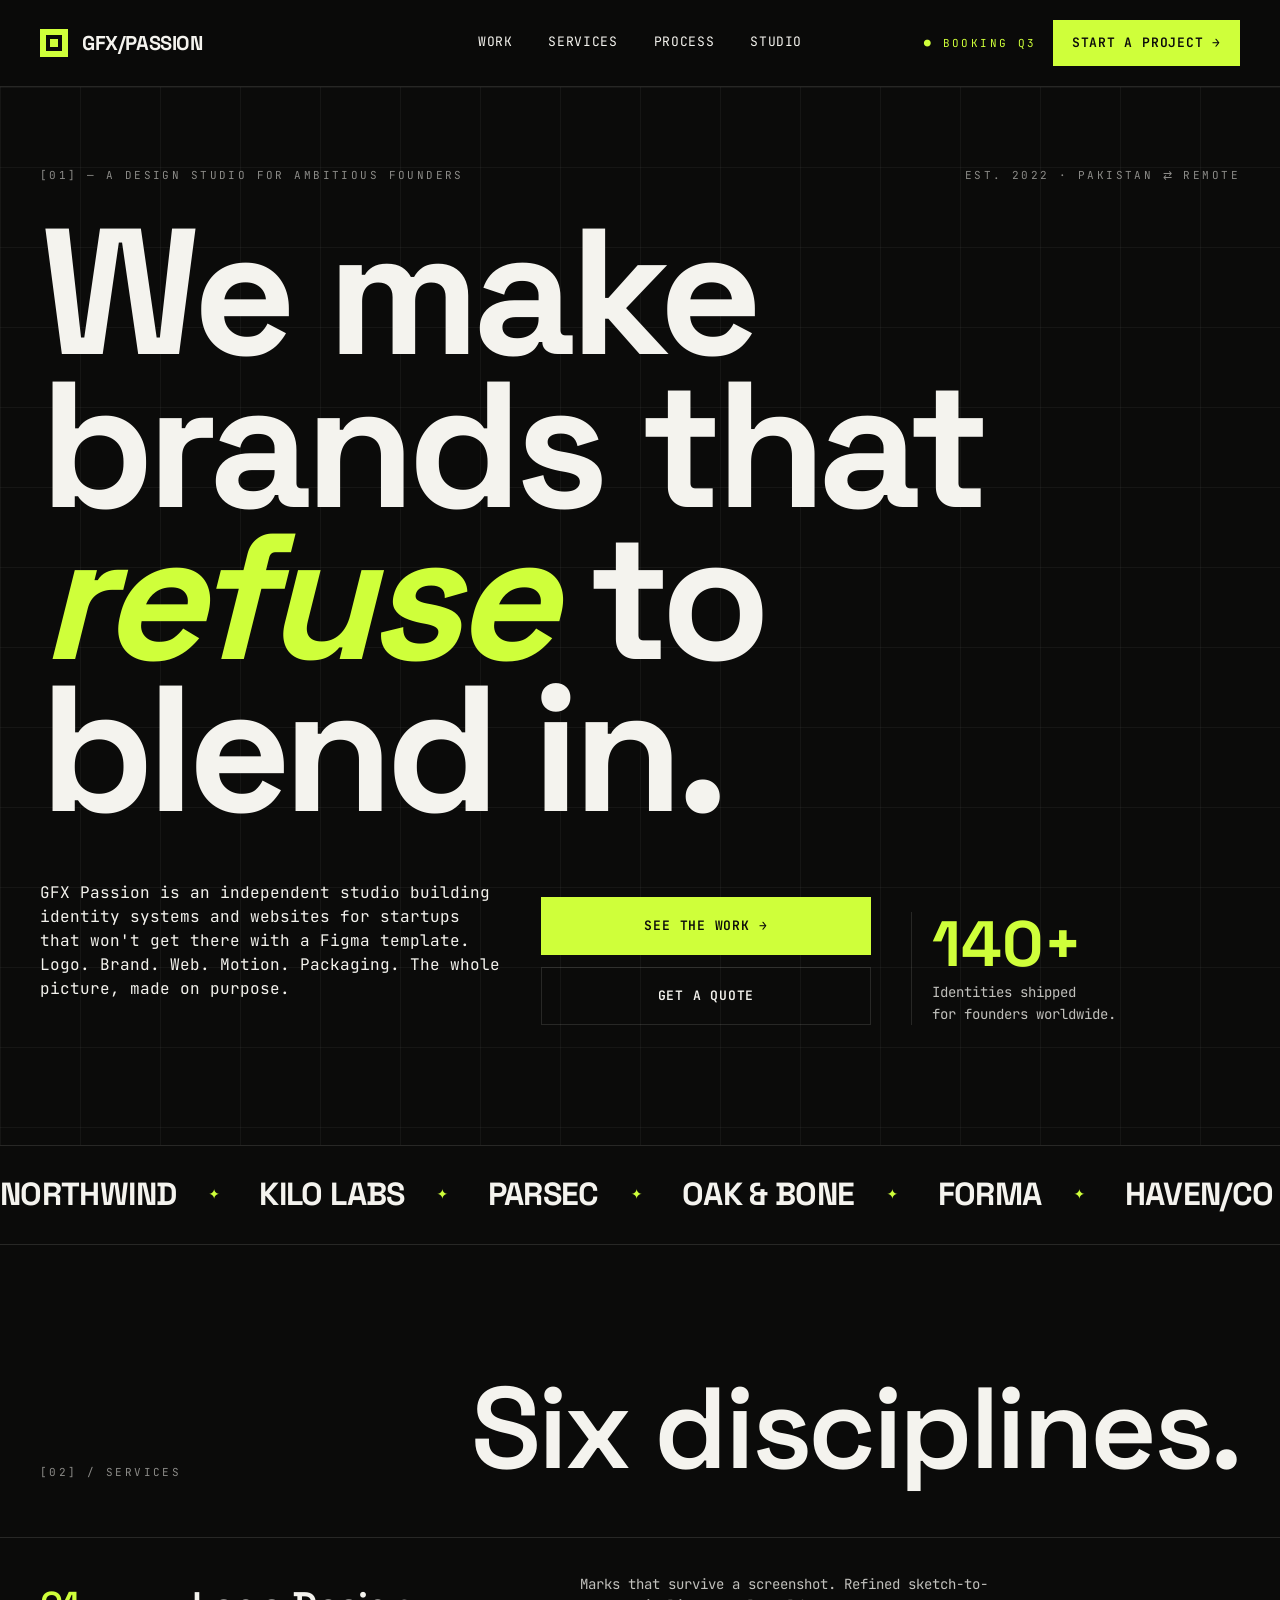
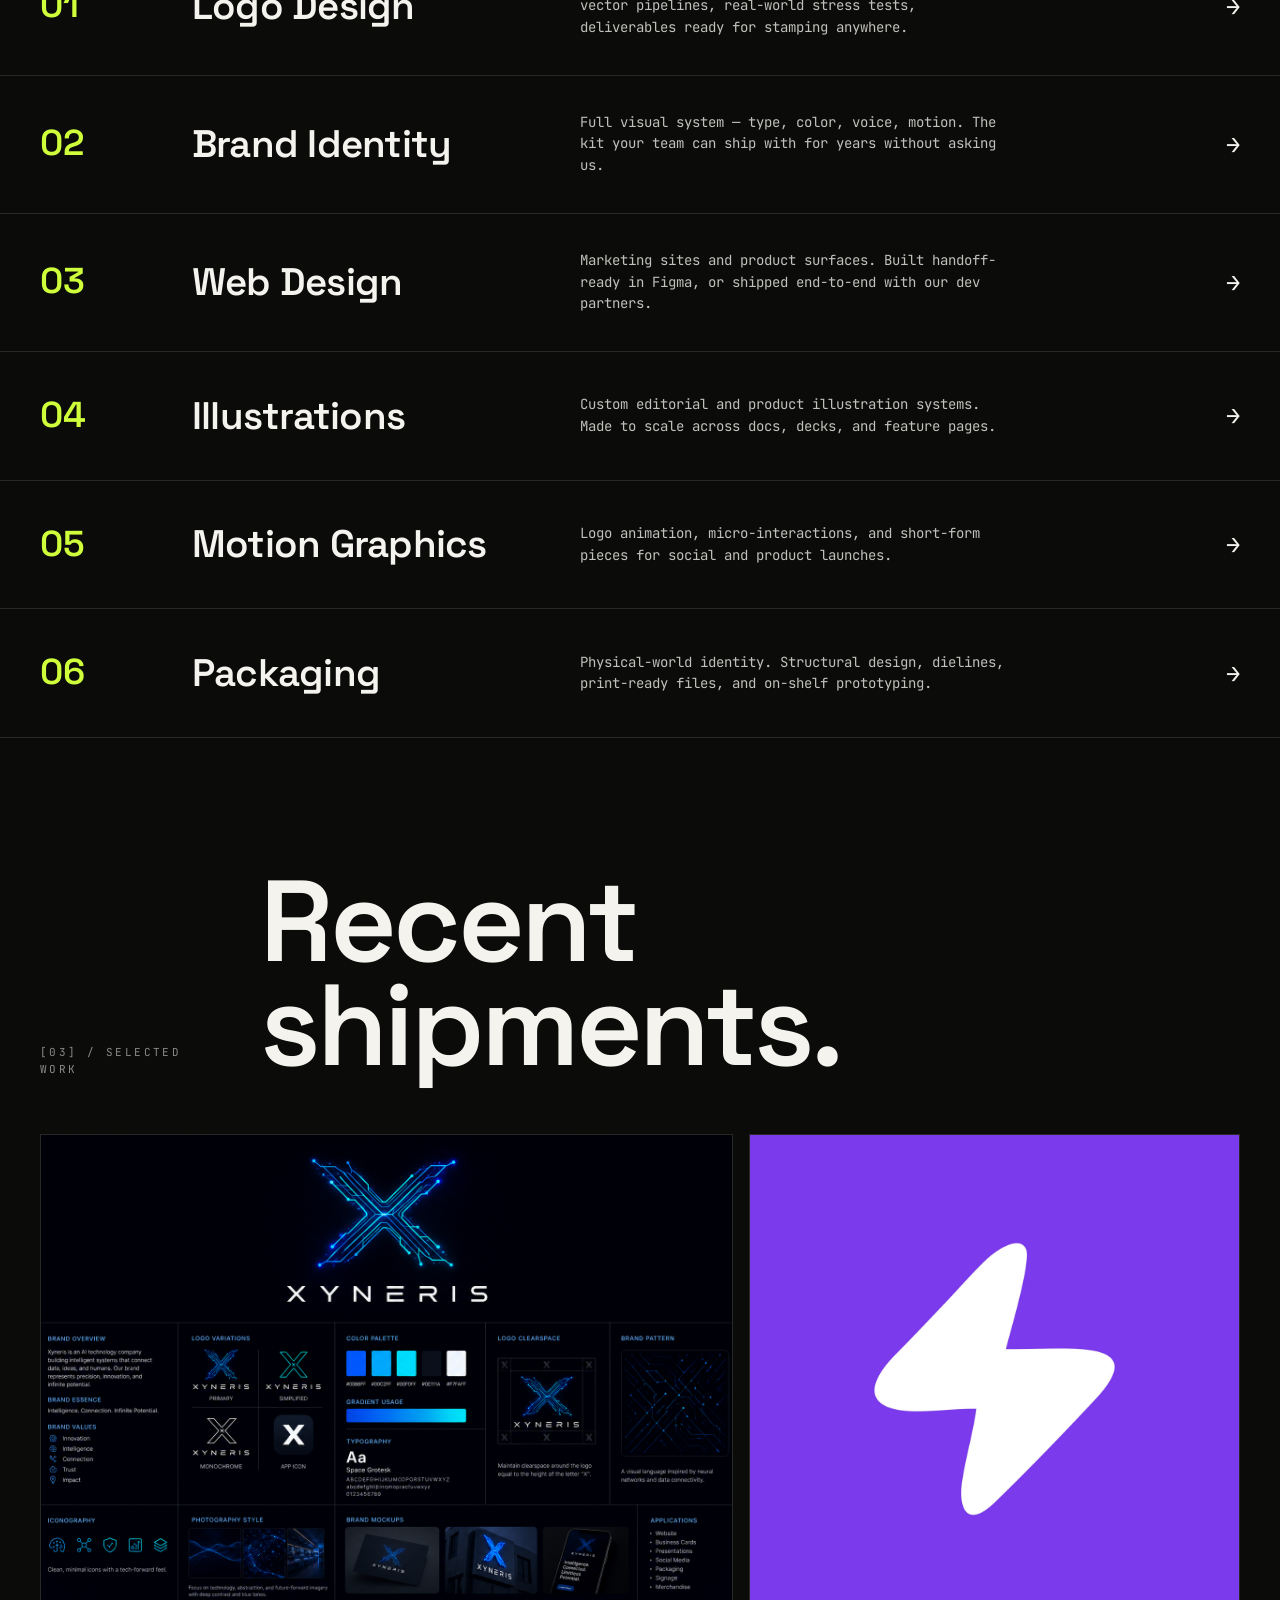
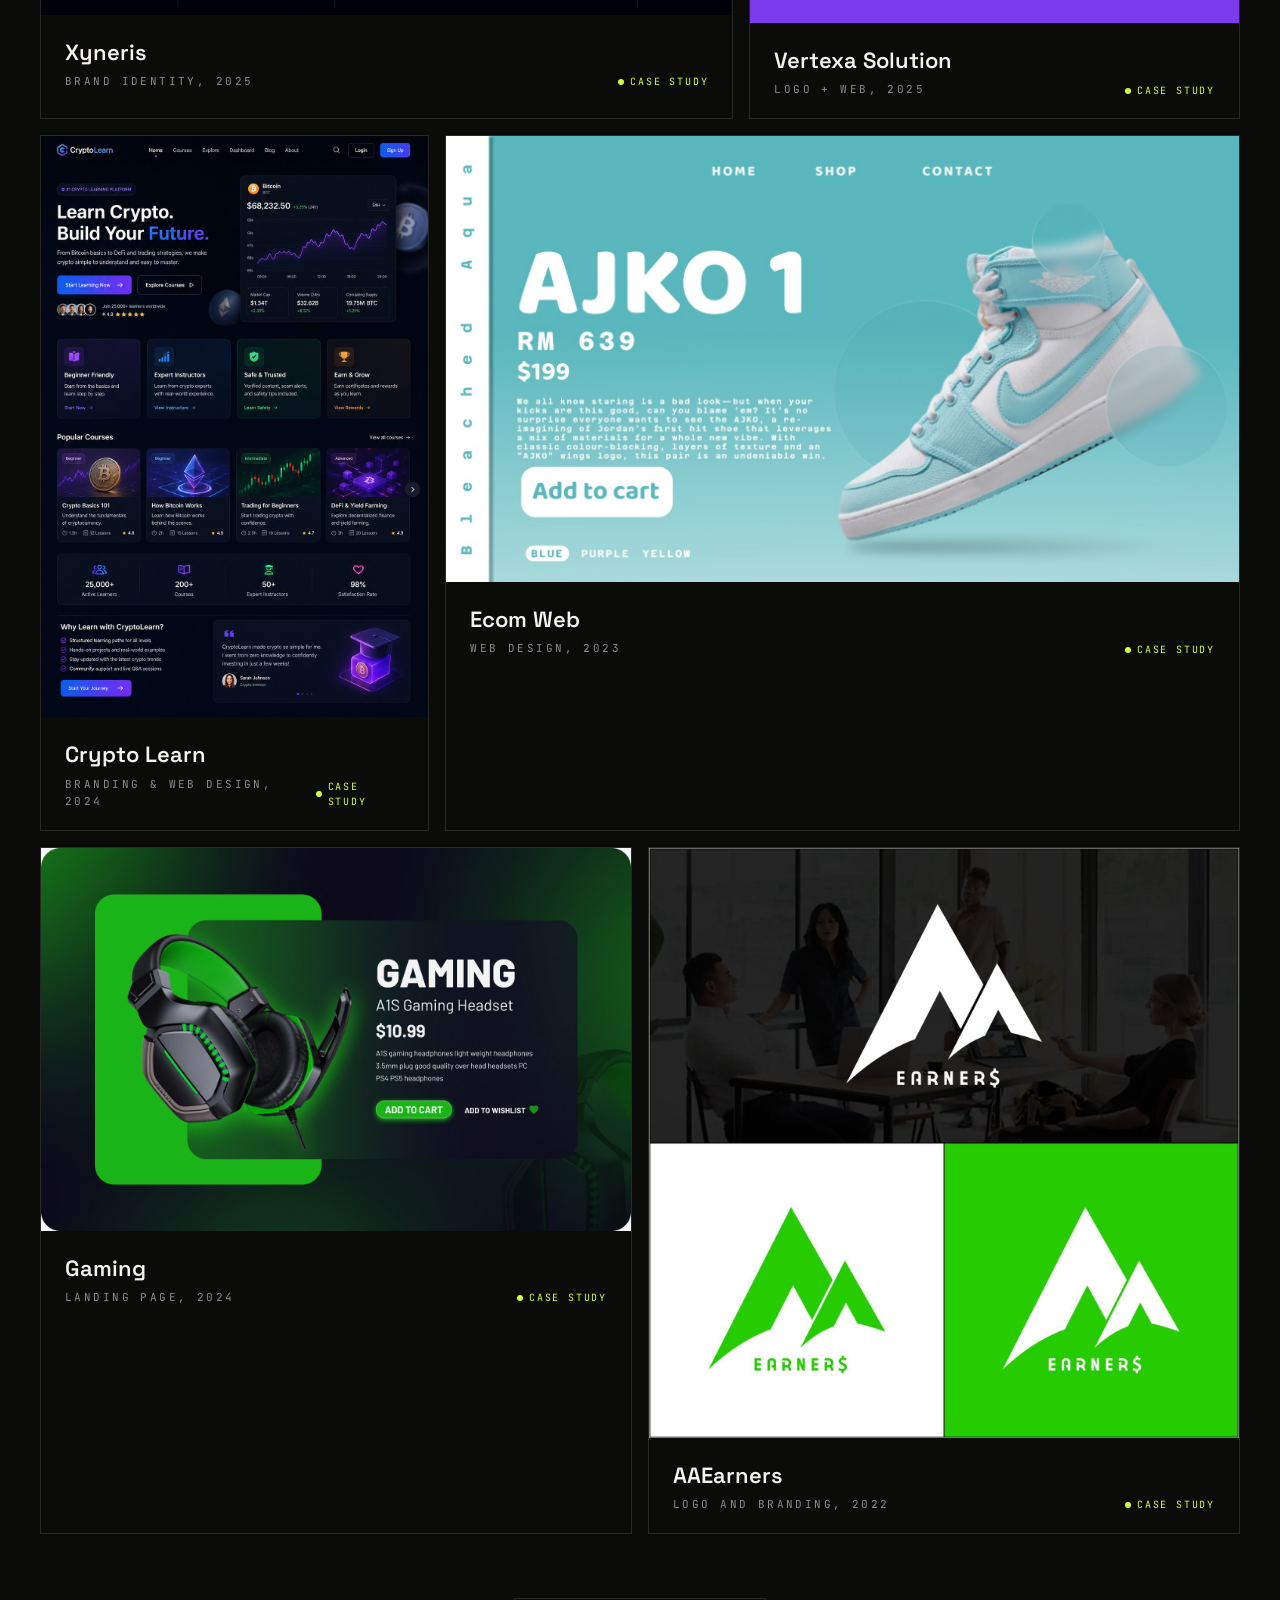
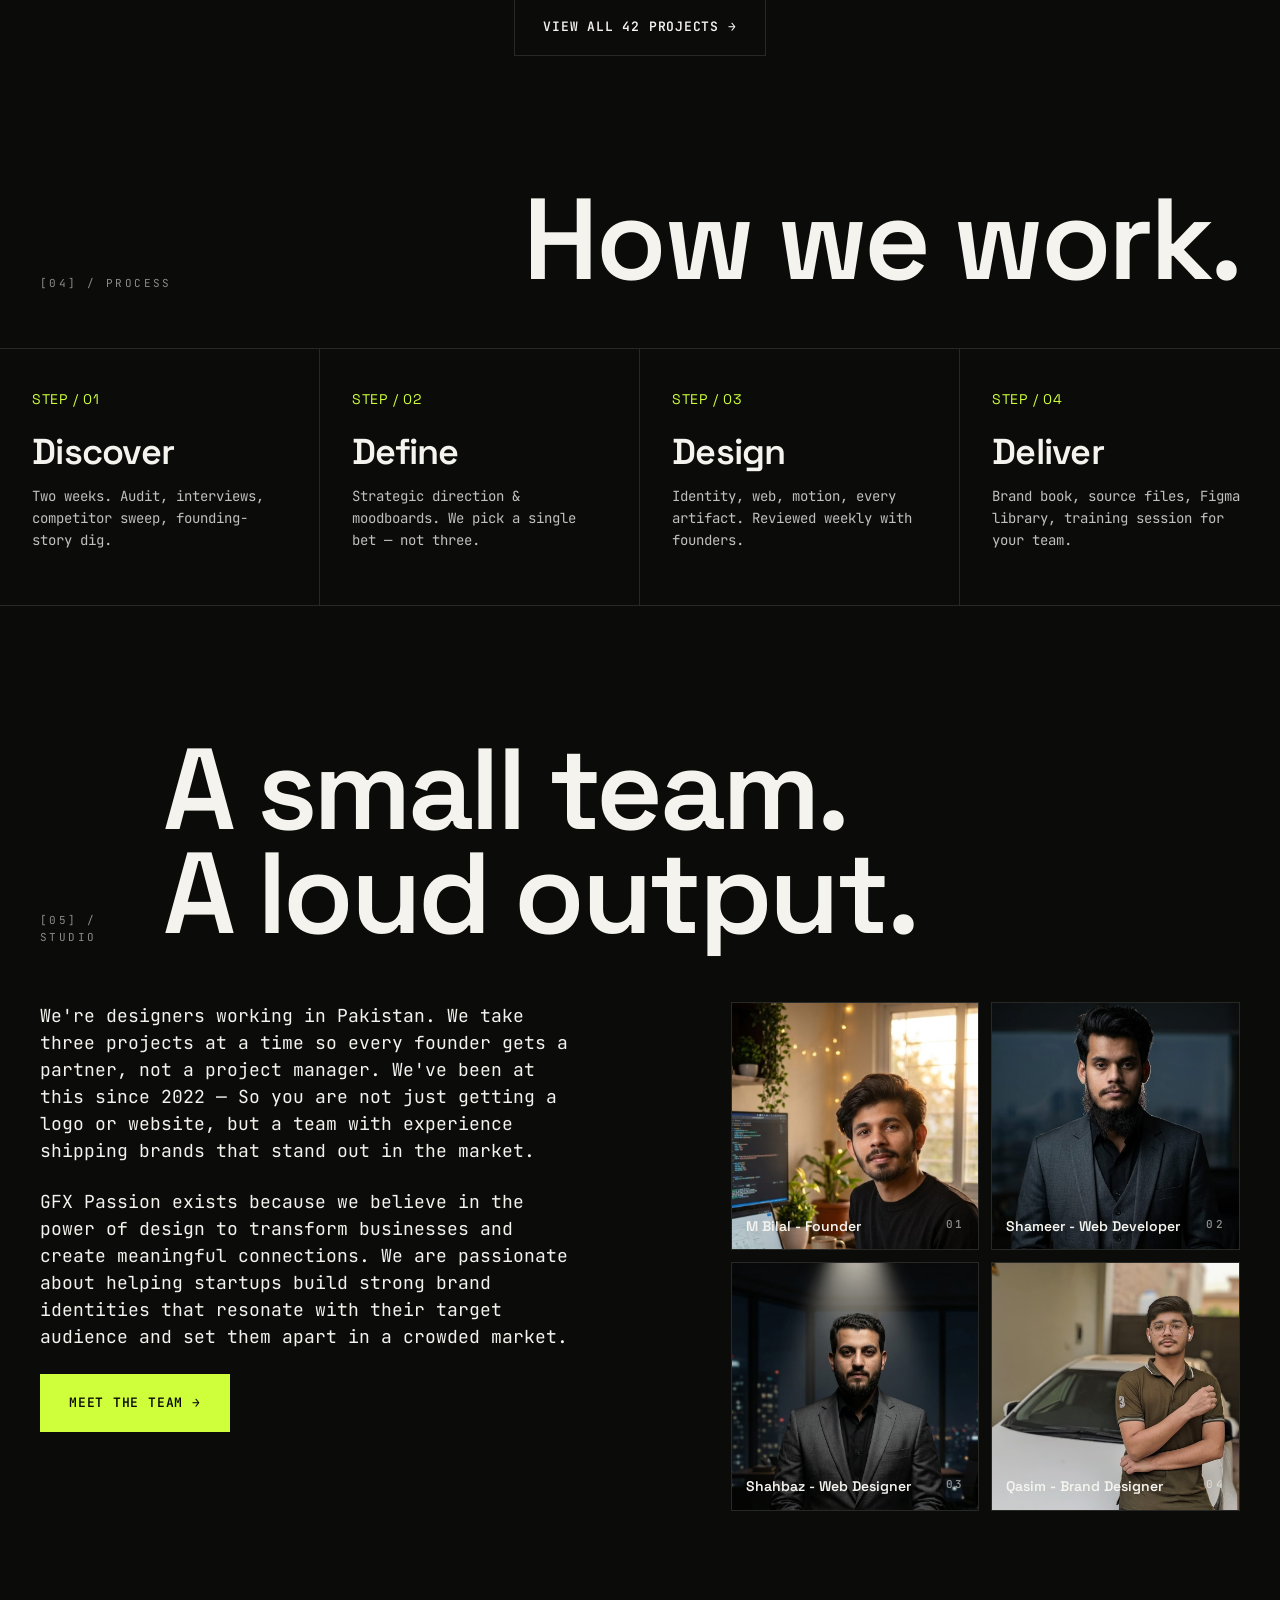
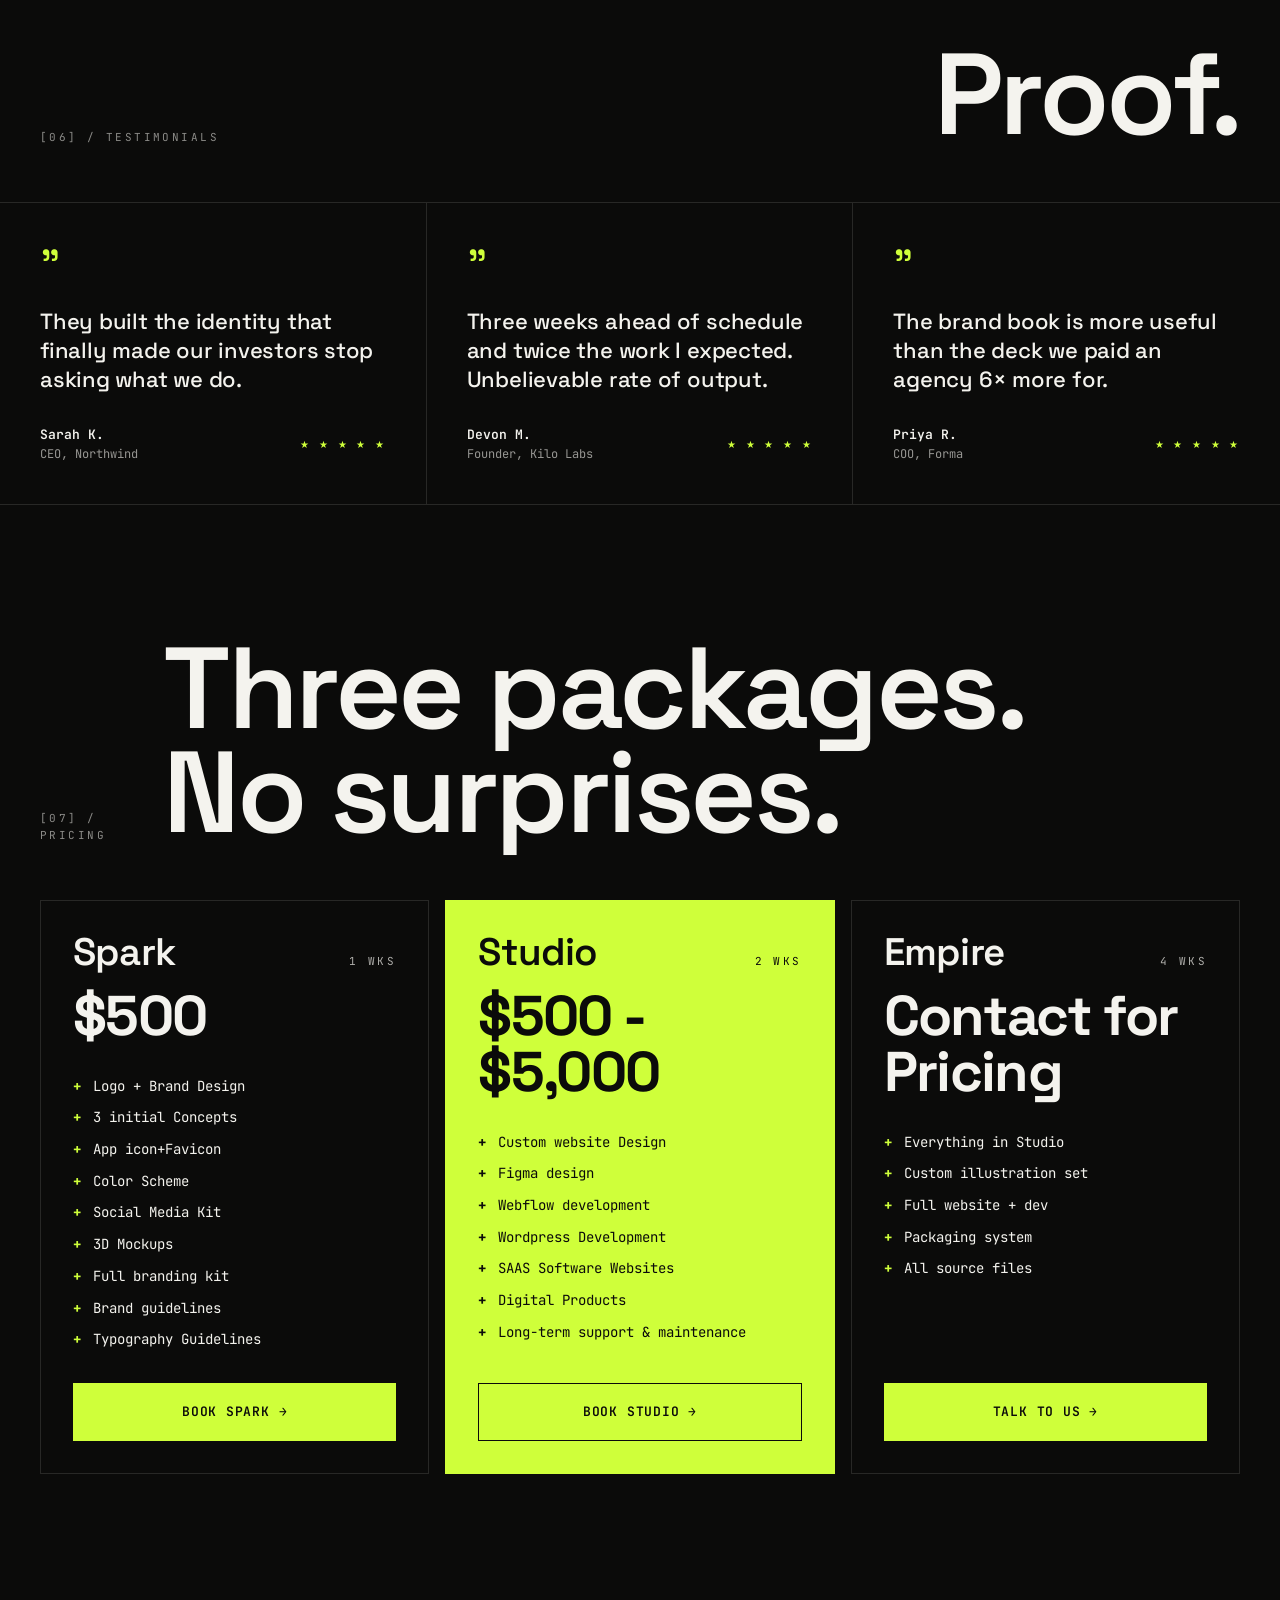
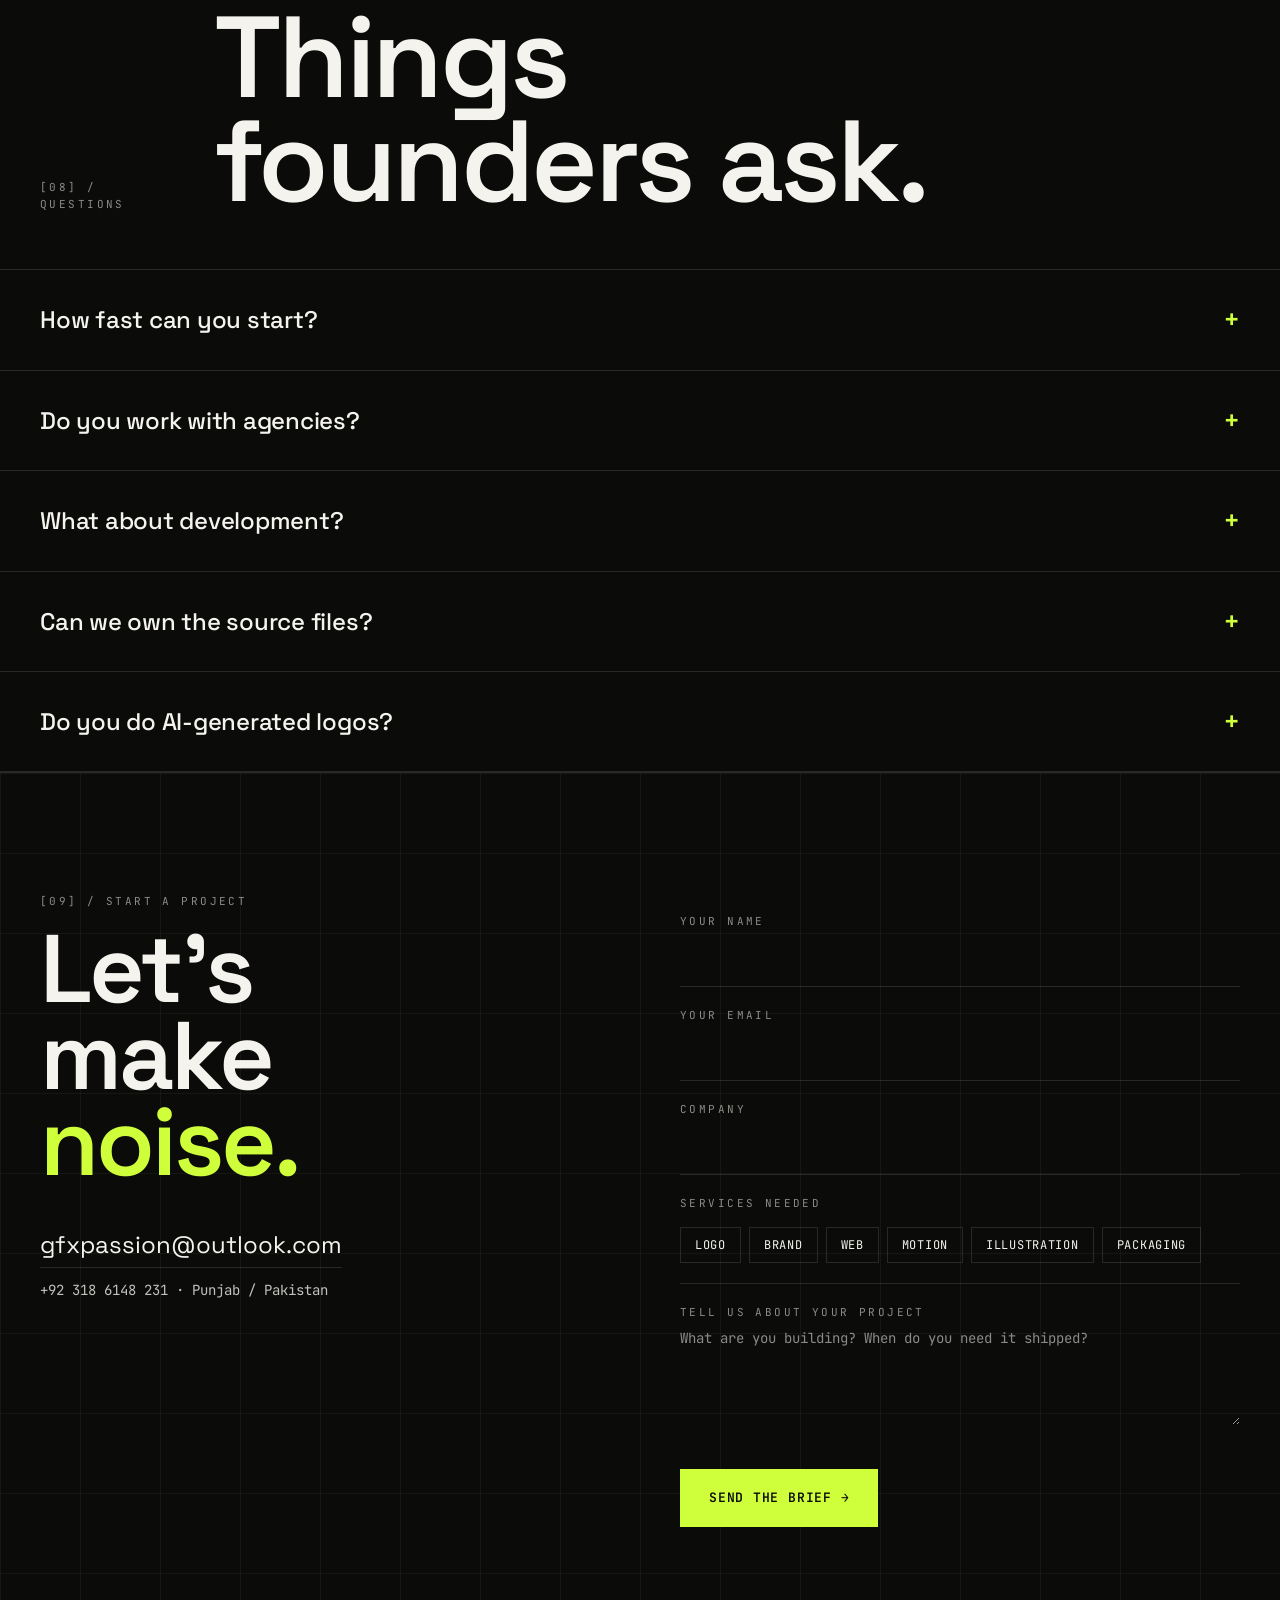
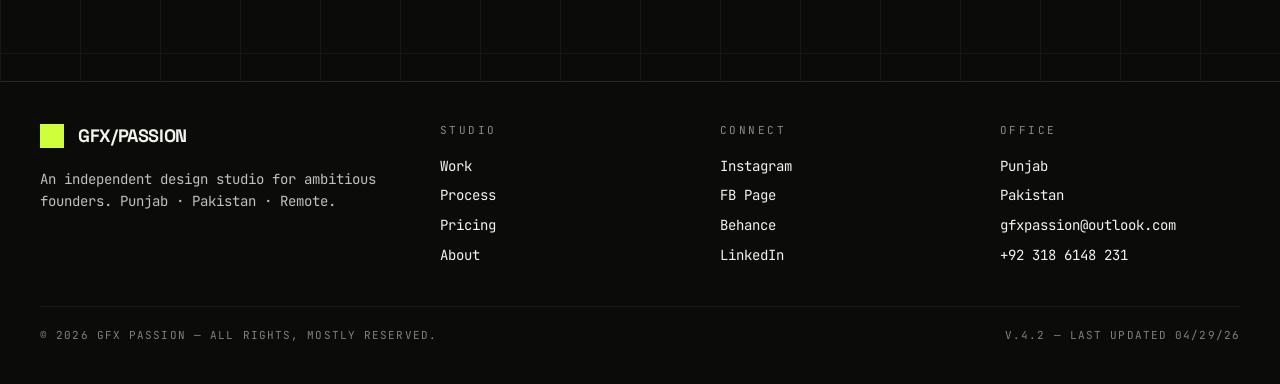
==== index.html @ 74843d00 "Add files via upload" ====
<!doctype html>
<html lang="en">
<head>
<meta charset="utf-8" />
<title>GFX Passion · A design studio for ambitious founders</title>
<meta name="viewport" content="width=device-width, initial-scale=1" />
<meta name="description" content="GFX Passion is an independent design studio building identity systems and websites for startups that refuse to blend in. Berlin · Lisbon · Remote." />
<meta name="theme-color" content="#0b0b0a" />
<meta property="og:title" content="GFX Passion · A design studio for ambitious founders" />
<meta property="og:description" content="Logo. Brand. Web. Motion. Packaging. The whole picture, made on purpose." />
<meta property="og:type" content="website" />
<link rel="icon" type="image/svg+xml" href="data:image/svg+xml;utf8,<svg xmlns='http://www.w3.org/2000/svg' viewBox='0 0 32 32'><rect width='32' height='32' fill='%230b0b0a'/><rect x='2' y='2' width='28' height='28' fill='%23cfff3a'/><rect x='8' y='8' width='16' height='16' fill='%230b0b0a'/><rect x='12' y='12' width='8' height='8' fill='%23cfff3a'/></svg>" />
<link rel="preconnect" href="https://fonts.googleapis.com" />
<link rel="preconnect" href="https://fonts.gstatic.com" crossorigin />
<link href="https://fonts.googleapis.com/css2?family=Space+Grotesk:wght@400;500;600;700&family=JetBrains+Mono:wght@400;500&display=swap" rel="stylesheet" />
<link rel="stylesheet" href="styles.css" />
</head>
<body>
<a class="skip-link" href="#main">Skip to content</a>

<div id="cursor-halo" aria-hidden="true"></div>

<!-- TOP NAV -->
<header class="nav">
  <div class="nav-row">
    <a class="brand" href="#top" aria-label="GFX Passion — home">
      <span class="brand-mark" aria-hidden="true">
        <span></span><span></span><span></span>
      </span>
      <span class="brand-word">GFX/PASSION</span>
    </a>
    <nav class="nav-links" aria-label="Primary">
      <a href="#work">Work</a>
      <a href="#services">Services</a>
      <a href="#process">Process</a>
      <a href="#studio">Studio</a>
    </nav>
    <div class="nav-cta">
      <span class="eyebrow blink accent-text">● BOOKING Q3</span>
      <a class="btn btn-primary btn-sm" href="#contact">Start a project →</a>
    </div>
    <button class="nav-toggle" aria-expanded="false" aria-controls="mobile-nav" aria-label="Open menu">
      <span></span><span></span><span></span>
    </button>
  </div>
  <nav id="mobile-nav" class="mobile-nav" aria-label="Mobile">
    <a href="#work">Work</a>
    <a href="#services">Services</a>
    <a href="#process">Process</a>
    <a href="#studio">Studio</a>
    <a href="#contact" class="btn btn-primary">Start a project →</a>
  </nav>
</header>

<main id="main">
  <span id="top"></span>

  <!-- HERO -->
  <section class="hero">
    <div class="grid-bg" aria-hidden="true"></div>
    <div class="hero-inner">
      <div class="hero-meta">
        <div class="eyebrow">[01] — A design studio for ambitious founders</div>
        <div class="eyebrow right">EST. 2022 · PAKISTAN ⇄ REMOTE</div>
      </div>
      <h1 class="hero-h">
        We make<br />
        brands that<br />
        <span class="accent italic">refuse</span> to blend in.
      </h1>
      <div class="hero-grid">
        <p class="lede">
          GFX Passion is an independent studio building identity systems and websites for startups
          that won't get there with a Figma template. Logo. Brand. Web. Motion. Packaging. The whole
          picture, made on purpose.
        </p>
        <div class="hero-ctas">
          <a class="btn btn-primary" href="#work">See the work →</a>
          <a class="btn btn-ghost" href="#contact">Get a quote</a>
        </div>
        <div class="hero-stat">
          <div class="big-num accent">140+</div>
          <div class="body-text">Identities shipped<br/>for founders worldwide.</div>
        </div>
      </div>
    </div>
  </section>

  <!-- MARQUEE -->
  <section class="marquee" aria-label="Selected clients">
    <div class="marquee-track">
      <div class="marquee-row" id="marquee-row"></div>
    </div>
  </section>

  <!-- SERVICES -->
  <section id="services" class="section reveal">
    <div class="section-head">
      <div class="eyebrow">[02] / Services</div>
      <h2 class="h2">Six disciplines.</h2>
    </div>
    <div class="services-list" id="services-list"></div>
  </section>

  <!-- WORK -->
  <section id="work" class="section reveal">
    <div class="section-head">
      <div class="eyebrow">[03] / Selected work</div>
      <h2 class="h2">Recent shipments.</h2>
    </div>
    <div class="work-grid" id="work-grid">
    </div>
    <div class="section-foot">
      <a class="btn btn-ghost" href="#contact">View all 42 projects →</a>
    </div>
  </section>

  <!-- PROCESS -->
  <section id="process" class="section reveal">
    <div class="section-head">
      <div class="eyebrow">[04] / Process</div>
      <h2 class="h2">How we work.</h2>
    </div>
    <div class="process-grid" id="process-grid"></div>
  </section>

  <!-- STUDIO -->
  <section id="studio" class="section reveal">
    <div class="section-head">
      <div class="eyebrow">[05] / Studio</div>
      <h2 class="h2">A small team. A loud output.</h2>
    </div>
    <div class="studio-grid">
      <div class="studio-copy">
        <p class="lede">
          We're designers working in Pakistan. We take three projects at a time
          so every founder gets a partner, not a project manager. We've been at this since 2022 —
          So you are not just getting a logo or website, but a team with experience shipping brands that stand out in the market.

        </p>
        <p class="lede">
          GFX Passion exists because we believe in the power of design to transform businesses and create meaningful connections. We are passionate about helping startups build strong brand identities that resonate with their target audience and set them apart in a crowded market.
        </p>
        <a class="btn btn-primary" href="#contact">Meet the team →</a>
      </div>
      <div class="team-grid" id="team-grid"></div>
    </div>
  </section>

  <!-- TESTIMONIALS -->
  <section class="section reveal">
    <div class="section-head">
      <div class="eyebrow">[06] / Testimonials</div>
      <h2 class="h2">Proof.</h2>
    </div>
    <div class="testimonials" id="testimonials"></div>
  </section>

  <!-- PRICING -->
  <section class="section reveal">
    <div class="section-head">
      <div class="eyebrow">[07] / Pricing</div>
      <h2 class="h2">Three packages. No surprises.</h2>
    </div>
    <div class="pricing-grid" id="pricing-grid"></div>
  </section>

  <!-- FAQ -->
  <section class="section reveal">
    <div class="section-head">
      <div class="eyebrow">[08] / Questions</div>
      <h2 class="h2">Things founders ask.</h2>
    </div>
    <div class="faq-list" id="faq-list"></div>
  </section>

  <!-- CONTACT -->
  <section id="contact" class="contact reveal">
    <div class="grid-bg" aria-hidden="true"></div>
    <div class="contact-inner">
      <div class="contact-left">
        <div class="eyebrow">[09] / Start a project</div>
        <h2 class="contact-h">Let's<br/>make<br/><span class="accent">noise.</span></h2>
        <div class="contact-info">
          <a class="contact-mail" href="mailto:gfxpassion@outlook.com">gfxpassion@outlook.com</a>
          <div class="body-text">+92 318 6148 231 · Punjab / Pakistan</div>
        </div>
      </div>
      <form class="contact-form" id="contact-form" novalidate>
        <label class="form-row">
          <span class="eyebrow">Your name</span>
          <input type="text" name="name" required autocomplete="name" />
        </label>
        <label class="form-row">
          <span class="eyebrow">Your email</span>
          <input type="email" name="email" required autocomplete="email" />
        </label>
        <label class="form-row">
          <span class="eyebrow">Company</span>
          <input type="text" name="company" autocomplete="organization" />
        </label>
        <div class="form-row">
          <span class="eyebrow">Services needed</span>
          <div class="chips" id="chips"></div>
        </div>
        <label class="form-row last">
          <span class="eyebrow">Tell us about your project</span>
          <textarea name="message" rows="4" placeholder="What are you building? When do you need it shipped?"></textarea>
        </label>
        <button class="btn btn-primary" type="submit">Send the brief →</button>
        <div class="form-status" id="form-status" role="status" aria-live="polite"></div>
      </form>
    </div>
  </section>
</main>

<!-- FOOTER -->
<footer class="footer">
  <div class="footer-grid">
    <div>
      <div class="brand small">
        <span class="brand-mark"><span></span><span></span><span></span></span>
        <span class="brand-word">GFX/PASSION</span>
      </div>
      <p class="body-text">An independent design studio for ambitious founders. Punjab · Pakistan · Remote.</p>
    </div>
    <div>
      <div class="eyebrow">Studio</div>
      <ul><li><a href="#work">Work</a></li><li><a href="#process">Process</a></li><li><a href="#contact">Pricing</a></li><li><a href="#studio">About</a></li></ul>
    </div>
    <div>
      <div class="eyebrow">Connect</div>
      <ul><li><a href="https://instagram.com/gfx_passion" target="_blank">Instagram</a></li><li><a href="https://facebook.com/gfxpassion" target="_blank">FB Page</a></li><li><a href="https://behance.net/gfxpassion" target="_blank">Behance</a></li><li><a href="https://linkedin.com/company/gfxpassion" target="_blank">LinkedIn</a></li></ul>
    </div>
    <div>
      <div class="eyebrow">Office</div>
      <ul><li>Punjab</li><li>Pakistan</li><li><a href="mailto:gfxpassion@outlook.com">gfxpassion@outlook.com</a></li><li>+92 318 6148 231</li></ul>
    </div>
  </div>
  <div class="footer-bottom">
    <div>© 2026 GFX Passion — All rights, mostly reserved.</div>
    <div>v.4.2 — Last updated 04/29/26</div>
  </div>
</footer>

<script src="app.js" defer></script>
</body>
</html>
---- styles.css ----
/* ============================================================
   GFX Passion — Direction A · Neon Brutalist
   Static, deployable styles. No build step.
   ============================================================ */

:root {
  --bg: #0b0b0a;
  --fg: #f4f3ee;
  --muted: rgba(244, 243, 238, 0.55);
  --line: rgba(244, 243, 238, 0.12);
  --accent: #cfff3a;
  --accent-fg: #0b0b0a;
  --display: "Space Grotesk", system-ui, -apple-system, BlinkMacSystemFont, "Segoe UI", sans-serif;
  --body: "JetBrains Mono", ui-monospace, "SF Mono", Menlo, monospace;
  --pad: 40px;
}

* { box-sizing: border-box; }
html, body { margin: 0; padding: 0; }
html { scroll-behavior: smooth; }
body {
  background: var(--bg);
  color: var(--fg);
  font-family: var(--body);
  font-size: 14px;
  line-height: 1.55;
  -webkit-font-smoothing: antialiased;
  text-rendering: optimizeLegibility;
  overflow-x: hidden;
}
img { max-width: 100%; display: block; }
a { color: inherit; text-decoration: none; }
button { font: inherit; cursor: pointer; }

::selection { background: var(--accent); color: var(--accent-fg); }

.skip-link {
  position: absolute; left: -9999px; top: 0;
  background: var(--accent); color: var(--accent-fg);
  padding: 12px 16px; font-size: 12px; letter-spacing: 0.18em; text-transform: uppercase;
  z-index: 100;
}
.skip-link:focus { left: 12px; top: 12px; }

/* ----------- Type ----------- */
.eyebrow {
  font-family: var(--body);
  font-size: 11px;
  letter-spacing: 0.22em;
  text-transform: uppercase;
  opacity: 0.55;
}
.eyebrow.right { text-align: right; }
.body-text {
  font-family: var(--body);
  font-size: 14px;
  line-height: 1.55;
  opacity: 0.78;
}
.lede {
  font-family: var(--body);
  font-size: 18px;
  line-height: 1.5;
  opacity: 1;
  max-width: 540px;
  margin: 0 0 24px;
}
.h2 {
  font-family: var(--display);
  font-weight: 600;
  letter-spacing: -0.03em;
  line-height: 0.9;
  font-size: clamp(54px, 9vw, 120px);
  margin: 12px 0 0;
  text-wrap: balance;
}
.h3 {
  font-family: var(--display);
  font-weight: 600;
  letter-spacing: -0.02em;
  line-height: 1;
  font-size: clamp(28px, 3vw, 48px);
  margin: 0;
}
.accent { color: var(--accent); }
.italic { font-style: italic; }
.accent-text { color: var(--accent); opacity: 1; }
.big-num {
  font-family: var(--display);
  font-size: 64px;
  line-height: 1;
  font-weight: 700;
}

/* ----------- Buttons ----------- */
.btn {
  display: inline-flex;
  align-items: center;
  gap: 10px;
  padding: 18px 28px;
  font-family: var(--body);
  font-size: 13px;
  font-weight: 600;
  letter-spacing: 0.06em;
  text-transform: uppercase;
  border: 1px solid transparent;
  cursor: pointer;
  transition: transform .15s ease, box-shadow .15s ease, color .2s ease, border-color .2s ease, background .2s ease;
  text-align: center;
  justify-content: center;
}
.btn-sm { padding: 12px 18px; }
.btn-primary {
  background: var(--accent);
  color: var(--accent-fg);
  border-color: var(--accent);
}
.btn-primary:hover {
  transform: translate(-2px, -2px);
  box-shadow: 6px 6px 0 var(--fg);
}
.btn-ghost {
  background: transparent;
  color: var(--fg);
  border-color: var(--line);
}
.btn-ghost:hover {
  border-color: var(--accent);
  color: var(--accent);
}

/* ----------- Cursor halo ----------- */
#cursor-halo {
  position: fixed;
  top: 0; left: 0;
  width: 420px; height: 420px;
  margin: -210px 0 0 -210px;
  border-radius: 50%;
  background: radial-gradient(circle, var(--accent) 0%, transparent 65%);
  pointer-events: none;
  z-index: 1;
  mix-blend-mode: screen;
  opacity: 0.6;
  transform: translate3d(-1000px, -1000px, 0);
  transition: opacity .3s ease;
  will-change: transform;
}
@media (hover: none) { #cursor-halo { display: none; } }

/* ----------- Nav ----------- */
.nav {
  position: sticky; top: 0; z-index: 50;
  background: rgba(11, 11, 10, 0.85);
  backdrop-filter: blur(8px);
  -webkit-backdrop-filter: blur(8px);
  border-bottom: 1px solid var(--line);
}
.nav-row {
  display: grid;
  grid-template-columns: 1fr auto 1fr;
  align-items: center;
  padding: 20px var(--pad);
  gap: 40px;
}
.brand {
  display: inline-flex; align-items: center; gap: 14px;
  color: var(--fg);
}
.brand-mark {
  position: relative;
  width: 28px; height: 28px;
  background: var(--accent);
  display: inline-block;
}
.brand-mark span:nth-child(1) { position: absolute; inset: 6px; background: var(--bg); }
.brand-mark span:nth-child(2) { position: absolute; inset: 10px; background: var(--accent); }
.brand-mark span:nth-child(3) { display: none; }
.brand.small .brand-mark { width: 24px; height: 24px; }
.brand.small .brand-mark span:nth-child(1),
.brand.small .brand-mark span:nth-child(2) { display: none; }
.brand-word {
  font-family: var(--display);
  font-weight: 700;
  font-size: 20px;
  letter-spacing: -0.02em;
}
.brand.small .brand-word { font-size: 18px; }
.nav-links {
  display: flex; gap: 36px; justify-content: center;
  font-size: 13px; letter-spacing: 0.05em; text-transform: uppercase;
}
.nav-links a {
  position: relative; padding-bottom: 2px;
  transition: color .2s ease;
}
.nav-links a::after {
  content: ""; position: absolute; left: 0; right: 0; bottom: 0;
  height: 1px; background: var(--accent); transform: scaleX(0); transform-origin: left;
  transition: transform .25s ease;
}
.nav-links a:hover { color: var(--accent); }
.nav-links a:hover::after { transform: scaleX(1); }
.nav-cta {
  display: flex; justify-content: flex-end; align-items: center; gap: 16px;
}
.nav-toggle { display: none; }
.mobile-nav { display: none; }
.blink { animation: blink 1.4s ease-in-out infinite; }
@keyframes blink { 50% { opacity: 0.3; } }

/* ----------- Hero ----------- */
.hero {
  position: relative;
  padding: 80px var(--pad) 120px;
  overflow: hidden;
}
.grid-bg {
  position: absolute; inset: 0;
  background-image:
    linear-gradient(var(--line) 1px, transparent 1px),
    linear-gradient(90deg, var(--line) 1px, transparent 1px);
  background-size: 80px 80px;
  opacity: 0.4;
  pointer-events: none;
}
.hero-inner { position: relative; display: grid; gap: 32px; }
.hero-meta { display: flex; justify-content: space-between; gap: 24px; align-items: flex-end; }
.hero-h {
  font-family: var(--display);
  font-weight: 700;
  letter-spacing: -0.04em;
  line-height: 0.85;
  font-size: clamp(64px, 14vw, 200px);
  margin: 0;
  text-wrap: balance;
}
.hero-grid {
  display: grid;
  grid-template-columns: 1.4fr 1fr 1fr;
  gap: 40px;
  margin-top: 24px;
  align-items: end;
}
.hero-grid .lede { font-size: 16px; max-width: 520px; }
.hero-ctas { display: flex; flex-direction: column; gap: 12px; }
.hero-stat {
  border-left: 1px solid var(--line);
  padding-left: 20px;
}
.hero-stat .big-num { color: var(--accent); }
.hero-stat .body-text { margin-top: 6px; }

/* ----------- Marquee ----------- */
.marquee {
  border-top: 1px solid var(--line);
  border-bottom: 1px solid var(--line);
  padding: 24px 0;
  overflow: hidden;
  white-space: nowrap;
}
.marquee-track {
  display: inline-flex;
  animation: marquee 45s linear infinite;
  will-change: transform;
}
.marquee-row { display: inline-flex; gap: 40px; padding-right: 40px; align-items: center; }
.marquee-item {
  font-family: var(--display);
  font-weight: 700;
  font-size: 32px;
  letter-spacing: -0.02em;
  display: inline-flex;
  align-items: center;
  gap: 32px;
}
.marquee-item .star { color: var(--accent); font-size: 14px; }
@keyframes marquee {
  from { transform: translateX(0); }
  to   { transform: translateX(-50%); }
}

/* ----------- Sections ----------- */
.section { padding: 120px 0 0; position: relative; }
.section-head {
  padding: 0 var(--pad) 56px;
  display: flex;
  justify-content: space-between;
  align-items: flex-end;
  gap: 32px;
}
.section-foot { padding: 64px var(--pad) 0; text-align: center; }

/* ----------- Services ----------- */
.services-list { border-top: 1px solid var(--line); }
.service-row {
  display: grid;
  grid-template-columns: 120px 1fr 1.2fr 200px;
  gap: 32px;
  padding: 36px var(--pad);
  align-items: center;
  border-bottom: 1px solid var(--line);
  cursor: pointer;
  transition: background .2s ease;
}
.service-row:hover { background: rgba(207, 255, 58, 0.04); }
.service-row .num {
  font-family: var(--display);
  font-size: 36px;
  color: var(--accent);
  font-weight: 600;
}
.service-row .arrow { text-align: right; font-size: 24px; transition: transform .2s ease; }
.service-row:hover .arrow { transform: translateX(8px); color: var(--accent); }

/* ----------- Work ----------- */
.work-grid {
  display: grid;
  grid-template-columns: repeat(12, 1fr);
  gap: 16px;
  padding: 0 var(--pad);
}
.work-card {
  border: 1px solid var(--line);
  position: relative;
  overflow: hidden;
  transition: border-color .2s ease;
  display: flex;
  flex-direction: column;
}
.work-card:hover { border-color: var(--accent); }
.work-card .card-foot {
  display: flex; justify-content: space-between; align-items: flex-end;
  padding: 20px 24px;
}
.work-card .card-title {
  font-family: var(--display);
  font-size: 22px;
  font-weight: 600;
}
.work-card .stamp {
  display: inline-flex; align-items: center; gap: 6px;
  font-family: var(--body); font-size: 10px; letter-spacing: 0.18em;
  text-transform: uppercase; color: var(--accent);
}
.work-card .stamp::before {
  content: ""; width: 6px; height: 6px; background: var(--accent); border-radius: 50%;
}
.placeholder {
  position: relative;
  background:
    repeating-linear-gradient(135deg,
      rgba(255,255,255,0.02) 0 18px,
      rgba(255,255,255,0.06) 18px 36px);
  border-bottom: 1px solid var(--line);
  flex: 1;
}
.placeholder::after {
  content: attr(data-label);
  position: absolute; inset: 0;
  display: flex; align-items: center; justify-content: center;
  font-family: var(--body); font-size: 10px; letter-spacing: 0.18em;
  text-transform: uppercase; color: rgba(255,255,255,0.5);
}
.placeholder::before {
  content: "◆";
  position: absolute; top: 8px; right: 10px;
  font-family: var(--body); font-size: 9px; color: rgba(255,255,255,0.5);
}

/* ----------- Process ----------- */
.process-grid {
  display: grid;
  grid-template-columns: repeat(4, 1fr);
  border-top: 1px solid var(--line);
  border-bottom: 1px solid var(--line);
}
.process-step {
  padding: 40px 32px;
  border-right: 1px solid var(--line);
}
.process-step:last-child { border-right: none; }
.process-step .step-num {
  font-family: var(--display);
  font-size: 14px;
  color: var(--accent);
  margin-bottom: 24px;
  letter-spacing: 0.05em;
}
.process-step .h3 { font-size: clamp(28px, 3vw, 36px); }
.process-step p { margin-top: 16px; }

/* ----------- Studio ----------- */
.studio-grid {
  display: grid;
  grid-template-columns: 1.2fr 1fr;
  gap: 80px;
  padding: 0 var(--pad);
}
.studio-copy .lede { font-size: 18px; }
.team-grid {
  display: grid; grid-template-columns: repeat(2, 1fr); gap: 12px;
}
.team-card {
  aspect-ratio: 4/4;
  position: relative;
  border: 1px solid var(--line);
  overflow: hidden;
  transition: border-color .2s ease;
}
.team-card:hover { border-color: var(--accent); }
.team-card .placeholder { position: absolute; inset: 0; border: none; }
.team-card .placeholder::after { content: "portrait"; }
.team-card .name-row {
  position: absolute; bottom: 12px; left: 14px; right: 14px;
  display: flex; justify-content: space-between;
  font-family: var(--display); font-weight: 600;
}
.team-card .num { font-family: var(--body); font-size: 11px; letter-spacing: 0.22em; opacity: 0.55; }

/* ----------- Testimonials ----------- */
.testimonials {
  display: grid; grid-template-columns: repeat(3, 1fr);
  border-top: 1px solid var(--line);
  border-bottom: 1px solid var(--line);
}
.testimonial {
  padding: 40px;
  border-right: 1px solid var(--line);
}
.testimonial:last-child { border-right: none; }
.testimonial .quote-mark {
  font-size: 48px; color: var(--accent);
  font-family: var(--display); line-height: 1; margin-bottom: 16px;
}
.testimonial .quote {
  font-family: var(--display); font-size: 22px; line-height: 1.3;
  font-weight: 500; letter-spacing: -0.01em; margin: 0;
}
.testimonial .author-row {
  margin-top: 32px; display: flex; justify-content: space-between; align-items: center;
}
.testimonial .author { font-weight: 600; font-size: 13px; }
.testimonial .role { font-size: 12px; opacity: 0.6; }
.testimonial .stars {
  font-family: var(--body); font-size: 10px; letter-spacing: 0.18em; color: var(--accent);
}

/* ----------- Pricing ----------- */
.pricing-grid {
  display: grid; grid-template-columns: repeat(3, 1fr); gap: 16px;
  padding: 0 var(--pad);
}
.tier {
  border: 1px solid var(--line);
  padding: 32px;
  display: flex; flex-direction: column;
  transition: border-color .2s ease, transform .2s ease;
}
.tier:hover { border-color: var(--accent); transform: translateY(-2px); }
.tier.hi {
  background: var(--accent);
  color: var(--accent-fg);
  border-color: var(--accent);
}
.tier .tier-head {
  display: flex; justify-content: space-between; align-items: baseline;
}
.tier .price {
  font-family: var(--display);
  font-size: 56px; font-weight: 700; letter-spacing: -0.03em;
  margin: 16px 0 0;
  line-height: 1;
}
.tier ul {
  list-style: none; padding: 0; margin: 32px 0;
  display: flex; flex-direction: column; gap: 10px;
}
.tier li {
  display: flex; gap: 12px; align-items: flex-start; font-size: 14px;
}
.tier li::before {
  content: "+"; color: var(--accent); font-weight: 700;
}
.tier.hi li::before { color: var(--accent-fg); }
.tier .btn {
  width: 100%; margin-top: auto;
}
.tier.hi .btn-ghost { border-color: var(--accent-fg); color: var(--accent-fg); }
.tier.hi .btn-ghost:hover { background: var(--accent-fg); color: var(--accent); }
.tier .duration { opacity: 0.7; }
.tier.hi .duration { opacity: 1; }

/* ----------- FAQ ----------- */
.faq-list { border-top: 1px solid var(--line); }
.faq {
  border-bottom: 1px solid var(--line);
  padding: 0 var(--pad);
}
.faq-q {
  width: 100%; display: flex; justify-content: space-between; align-items: center;
  padding: 28px 0;
  background: transparent; border: none; color: inherit;
  font-family: var(--display); font-size: clamp(20px, 2.2vw, 24px); font-weight: 500;
  letter-spacing: -0.01em; text-align: left;
}
.faq-toggle {
  color: var(--accent); font-size: 28px; transition: transform .2s ease;
  display: inline-block;
}
.faq.open .faq-toggle { transform: rotate(45deg); }
.faq-a {
  max-height: 0; overflow: hidden;
  transition: max-height .35s ease, padding .35s ease;
}
.faq.open .faq-a { max-height: 300px; padding-bottom: 28px; }
.faq-a p { margin: 0; max-width: 720px; opacity: 0.78; font-size: 14px; line-height: 1.55; }

/* ----------- Contact ----------- */
.contact {
  padding: 120px var(--pad);
  border-top: 1px solid var(--line);
  position: relative;
  overflow: hidden;
}
.contact-inner {
  position: relative;
  display: grid;
  grid-template-columns: 1fr 1fr;
  gap: 80px;
  align-items: flex-start;
}
.contact-h {
  font-family: var(--display);
  font-weight: 600;
  letter-spacing: -0.03em;
  line-height: 0.9;
  font-size: clamp(64px, 9vw, 96px);
  margin: 16px 0 0;
}
.contact-info { margin-top: 40px; display: flex; flex-direction: column; gap: 12px; }
.contact-mail {
  font-family: var(--display); font-size: 24px;
  border-bottom: 1px solid var(--line); padding-bottom: 4px;
  align-self: flex-start;
  transition: color .2s ease, border-color .2s ease;
}
.contact-mail:hover { color: var(--accent); border-color: var(--accent); }
.contact-form { display: flex; flex-direction: column; }
.form-row {
  border-bottom: 1px solid var(--line);
  padding: 20px 0;
  display: flex; flex-direction: column; gap: 8px;
}
.form-row.last { border-bottom: none; }
.form-row input, .form-row textarea {
  background: transparent; border: none; outline: none;
  color: var(--fg);
  font-family: var(--display); font-size: 22px;
  padding: 0; width: 100%;
}
.form-row textarea {
  font-family: var(--body); font-size: 14px;
  resize: vertical; min-height: 96px;
}
.form-row input:focus, .form-row textarea:focus { caret-color: var(--accent); }
.form-row input::placeholder, .form-row textarea::placeholder { color: var(--muted); }
.chips { display: flex; flex-wrap: wrap; gap: 8px; margin-top: 6px; }
.chip {
  padding: 8px 14px; font-size: 12px; letter-spacing: 0.06em; text-transform: uppercase;
  background: transparent; color: var(--fg);
  border: 1px solid var(--line);
  font-family: var(--body);
  transition: background .15s ease, color .15s ease, border-color .15s ease;
}
.chip[aria-pressed="true"] {
  background: var(--accent); color: var(--accent-fg); border-color: var(--accent);
}
.contact-form .btn {
  margin-top: 24px;
  align-self: flex-start;
}
.form-status { margin-top: 16px; font-size: 13px; min-height: 1.4em; color: var(--accent); }

/* ----------- Footer ----------- */
.footer {
  border-top: 1px solid var(--line);
  padding: 40px var(--pad);
}
.footer-grid {
  display: grid;
  grid-template-columns: 1.5fr 1fr 1fr 1fr;
  gap: 40px;
}
.footer-grid ul {
  list-style: none; padding: 0; margin: 16px 0 0;
  display: flex; flex-direction: column; gap: 8px;
  font-size: 14px;
}
.footer-grid a { transition: color .2s ease; }
.footer-grid a:hover { color: var(--accent); }
.footer-grid .eyebrow { margin-bottom: 0; }
.footer-bottom {
  border-top: 1px solid var(--line);
  margin-top: 40px; padding-top: 20px;
  display: flex; justify-content: space-between;
  font-size: 11px; opacity: 0.5;
  font-family: var(--body); letter-spacing: 0.1em; text-transform: uppercase;
}

/* ----------- Reveal animation ----------- */
.reveal-item { opacity: 0; transform: translateY(20px); transition: opacity .8s cubic-bezier(.2,.7,.3,1), transform .8s cubic-bezier(.2,.7,.3,1); }
.reveal-item.in { opacity: 1; transform: none; }

/* ============================================================
   Responsive
   ============================================================ */
@media (max-width: 1100px) {
  :root { --pad: 28px; }
  .hero-grid { grid-template-columns: 1fr 1fr; }
  .hero-grid .lede { grid-column: 1 / -1; max-width: 720px; }
  .work-grid > .work-card { grid-column: span 6 !important; }
  .pricing-grid { grid-template-columns: 1fr; }
  .testimonials { grid-template-columns: 1fr; }
  .testimonial { border-right: none; border-bottom: 1px solid var(--line); }
  .testimonial:last-child { border-bottom: none; }
  .process-grid { grid-template-columns: repeat(2, 1fr); }
  .process-step { border-right: 1px solid var(--line); border-bottom: 1px solid var(--line); }
  .process-step:nth-child(2n) { border-right: none; }
  .process-step:nth-last-child(-n+2) { border-bottom: none; }
  .studio-grid { grid-template-columns: 1fr; gap: 48px; }
  .contact-inner { grid-template-columns: 1fr; gap: 48px; }
  .footer-grid { grid-template-columns: 1fr 1fr; }
  .service-row { grid-template-columns: 80px 1fr 40px; }
  .service-row .desc { grid-column: 1 / -1; }
  .service-row .arrow { font-size: 20px; }
}

@media (max-width: 720px) {
  :root { --pad: 20px; }
  .nav-row { grid-template-columns: 1fr auto; }
  .nav-links, .nav-cta { display: none; }
  .nav-toggle {
    display: inline-flex; flex-direction: column; gap: 5px;
    padding: 8px; background: transparent; border: 1px solid var(--line);
  }
  .nav-toggle span {
    display: block; width: 22px; height: 1.5px; background: var(--fg);
    transition: transform .2s ease, opacity .2s ease;
  }
  .nav-toggle[aria-expanded="true"] span:nth-child(1) { transform: translateY(6.5px) rotate(45deg); }
  .nav-toggle[aria-expanded="true"] span:nth-child(2) { opacity: 0; }
  .nav-toggle[aria-expanded="true"] span:nth-child(3) { transform: translateY(-6.5px) rotate(-45deg); }
  .mobile-nav {
    display: none; flex-direction: column; gap: 4px;
    padding: 12px var(--pad) 28px;
    border-top: 1px solid var(--line);
  }
  .mobile-nav.open { display: flex; }
  .mobile-nav a { padding: 14px 0; font-size: 14px; letter-spacing: 0.05em; text-transform: uppercase; border-bottom: 1px solid var(--line); }
  .mobile-nav .btn { margin-top: 12px; }

  .hero { padding: 56px var(--pad) 80px; }
  .hero-meta { flex-direction: column; align-items: flex-start; }
  .hero-grid { grid-template-columns: 1fr; gap: 32px; }
  .hero-stat { border-left: none; padding-left: 0; border-top: 1px solid var(--line); padding-top: 20px; }
  .hero-ctas { flex-direction: row; flex-wrap: wrap; }

  .section { padding: 80px 0 0; }
  .section-head { padding: 0 var(--pad) 32px; flex-direction: column; align-items: flex-start; gap: 8px; }

  .marquee-item { font-size: 22px; }
  .service-row { grid-template-columns: 60px 1fr; padding: 24px var(--pad); gap: 16px; }
  .service-row .num { font-size: 24px; }
  .service-row .desc, .service-row .arrow { grid-column: 1 / -1; }
  .service-row .arrow { display: none; }
  .work-grid { grid-template-columns: 1fr; }
  .work-grid > .work-card { grid-column: span 1 !important; }
  .placeholder { min-height: 240px; }
  .process-grid { grid-template-columns: 1fr; }
  .process-step { border-right: none; }
  .process-step:last-child { border-bottom: none; }
  .footer-grid { grid-template-columns: 1fr; gap: 32px; }
  .footer-bottom { flex-direction: column; gap: 8px; }
  .contact { padding: 80px var(--pad); }
}

@media (prefers-reduced-motion: reduce) {
  *, *::before, *::after {
    animation-duration: 0.01ms !important;
    animation-iteration-count: 1 !important;
    transition-duration: 0.01ms !important;
  }
  html { scroll-behavior: auto; }
  .reveal-item { opacity: 1; transform: none; }
}
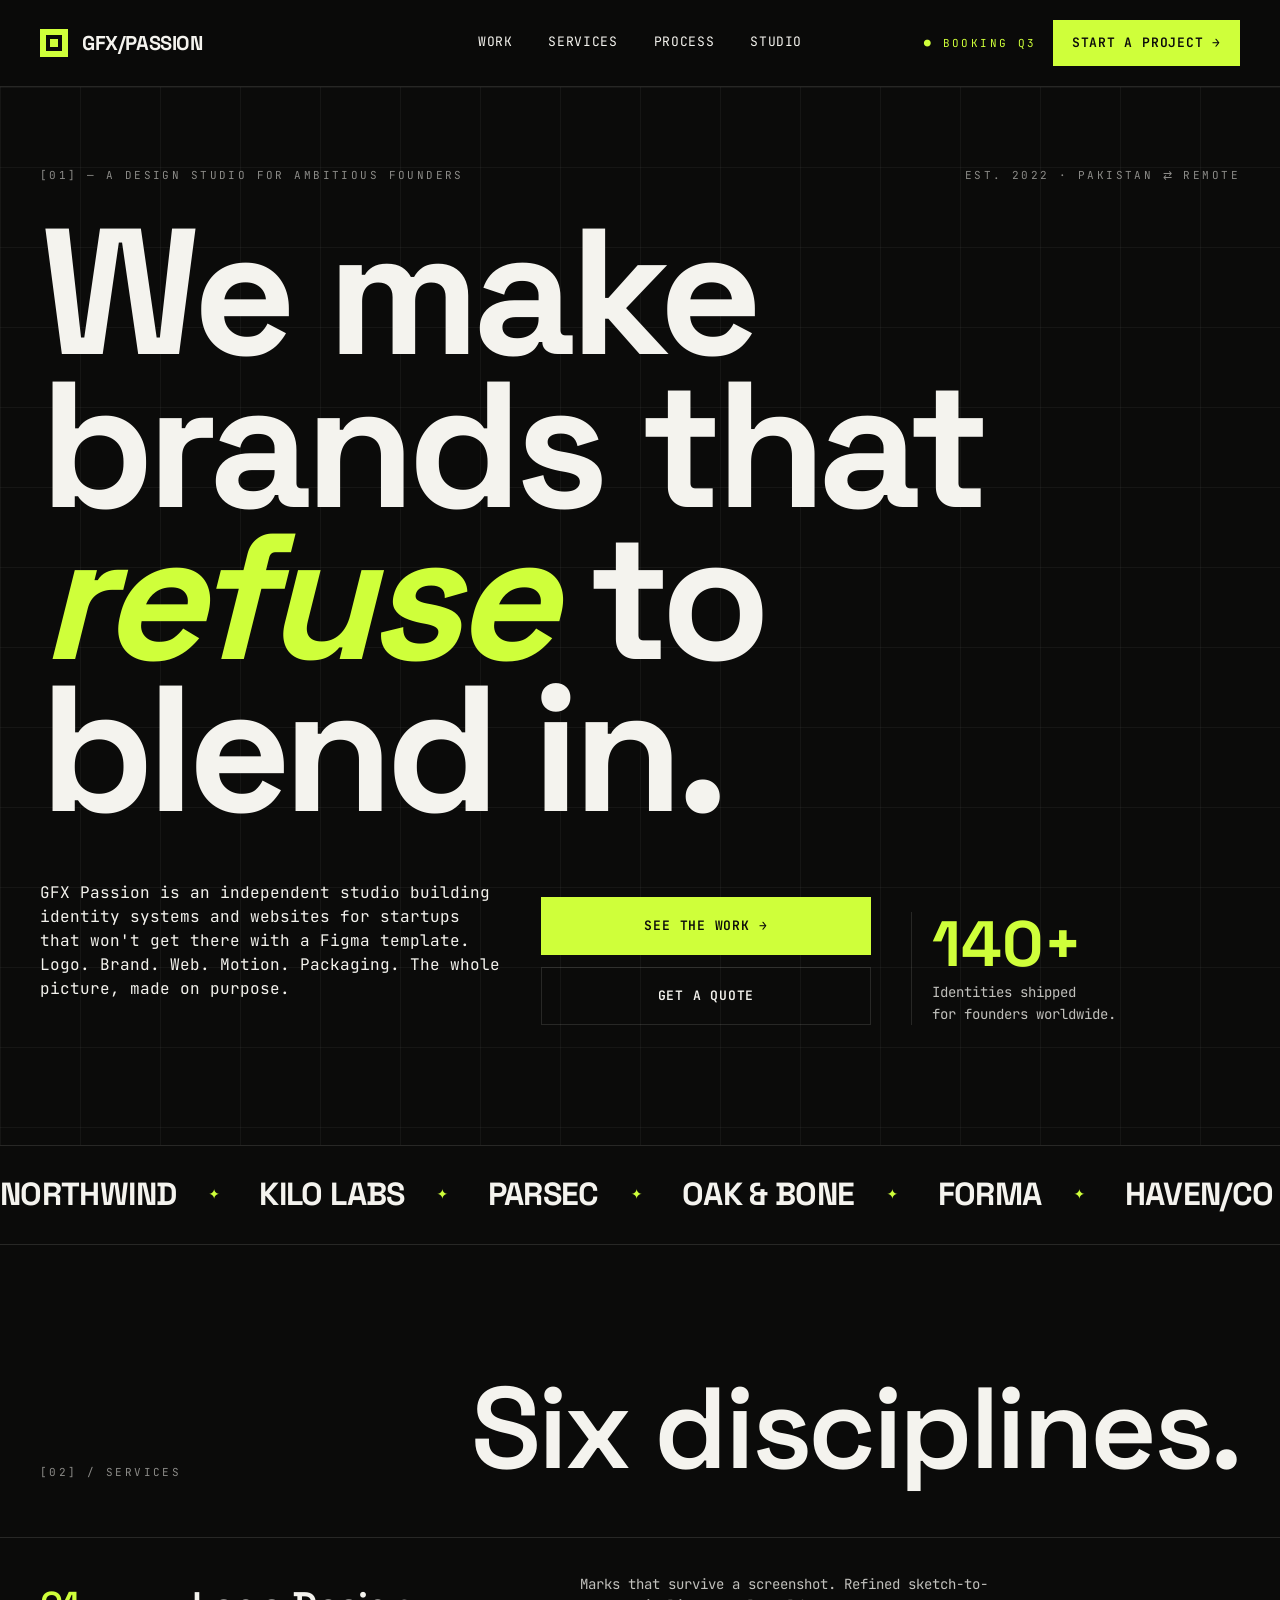
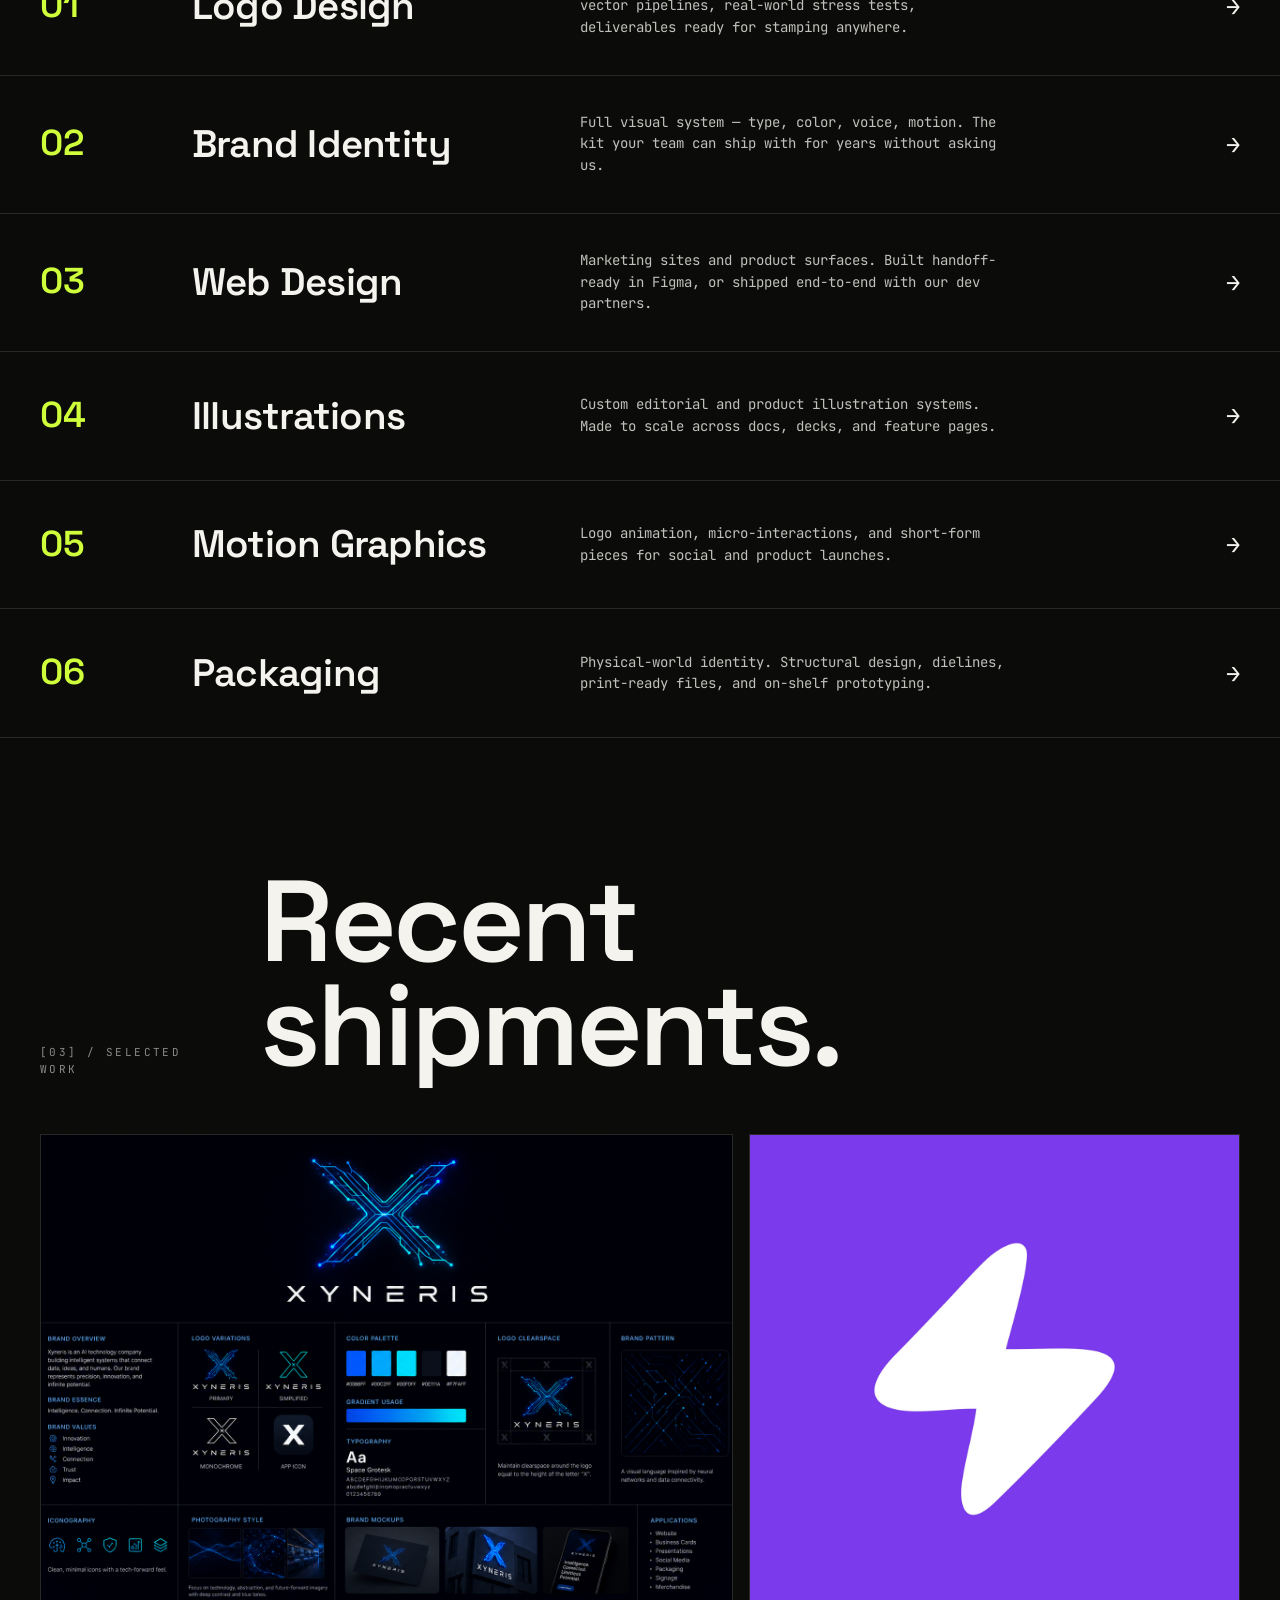
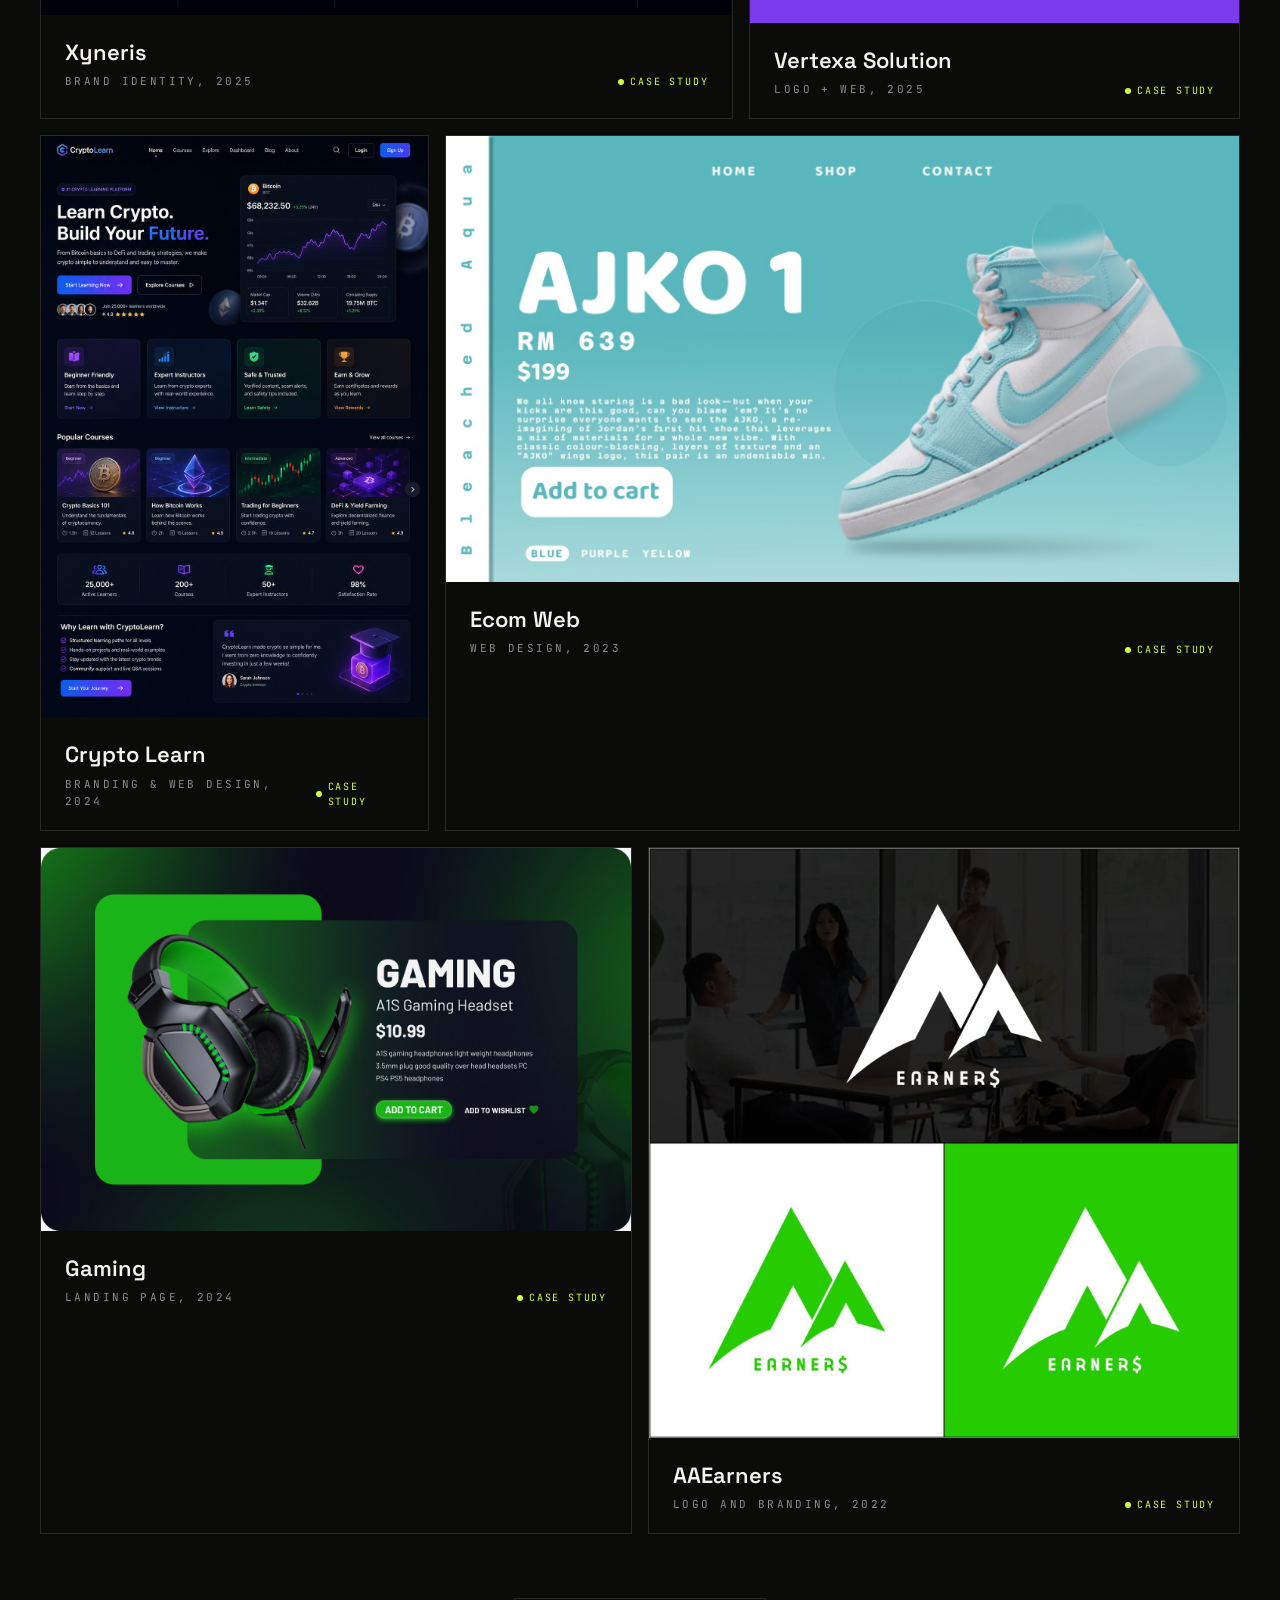
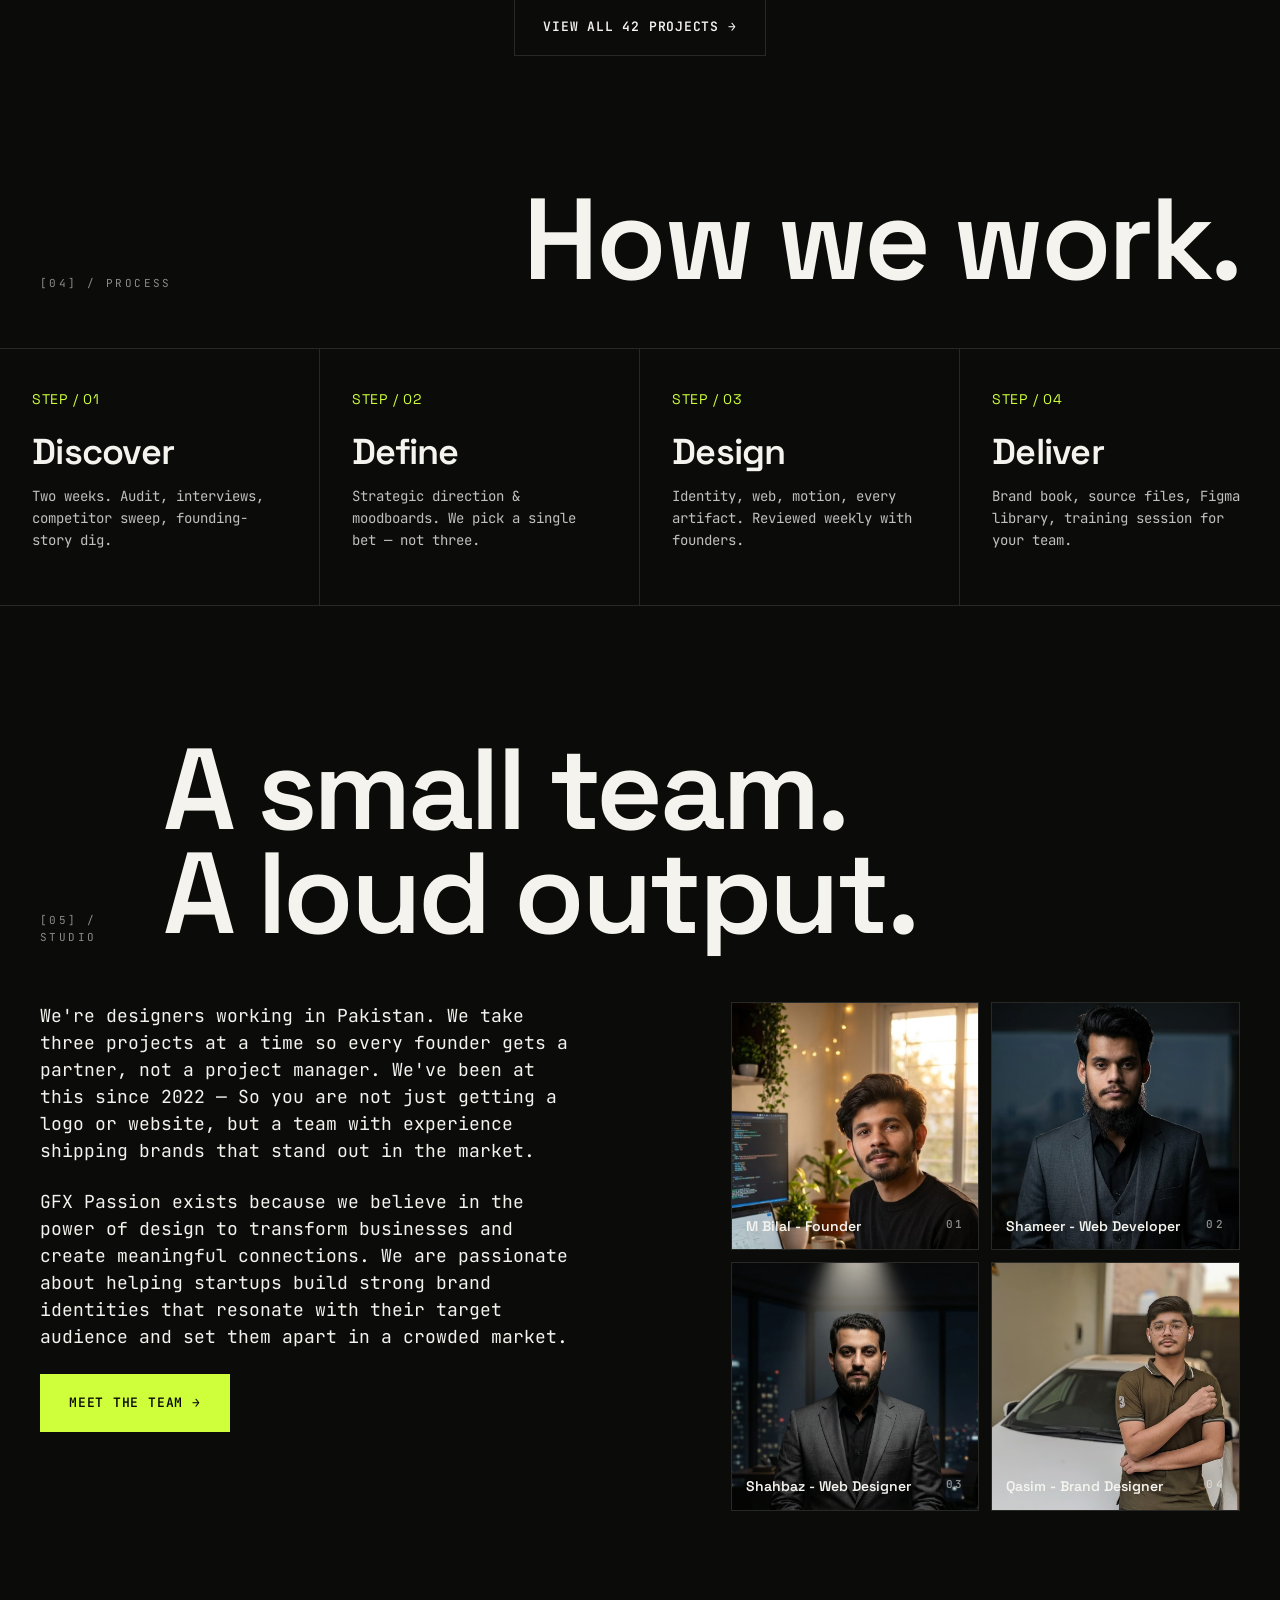
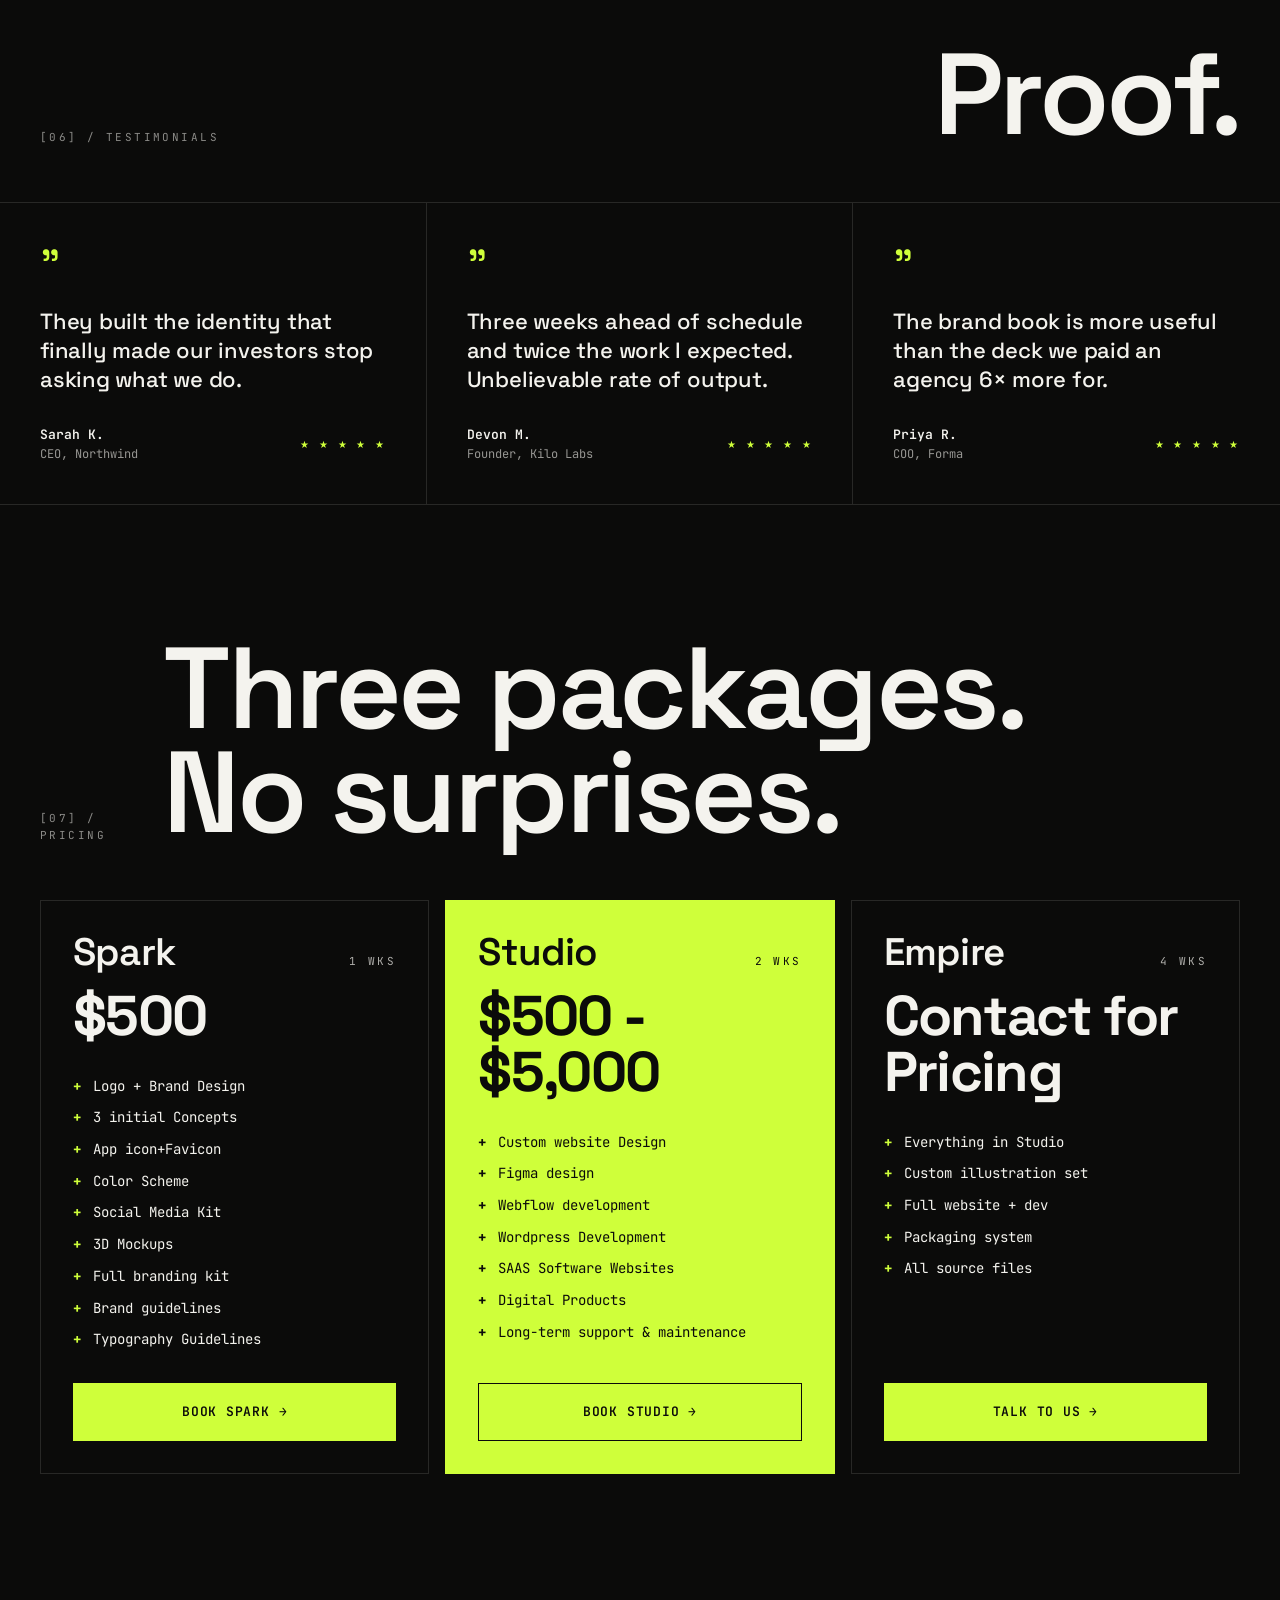
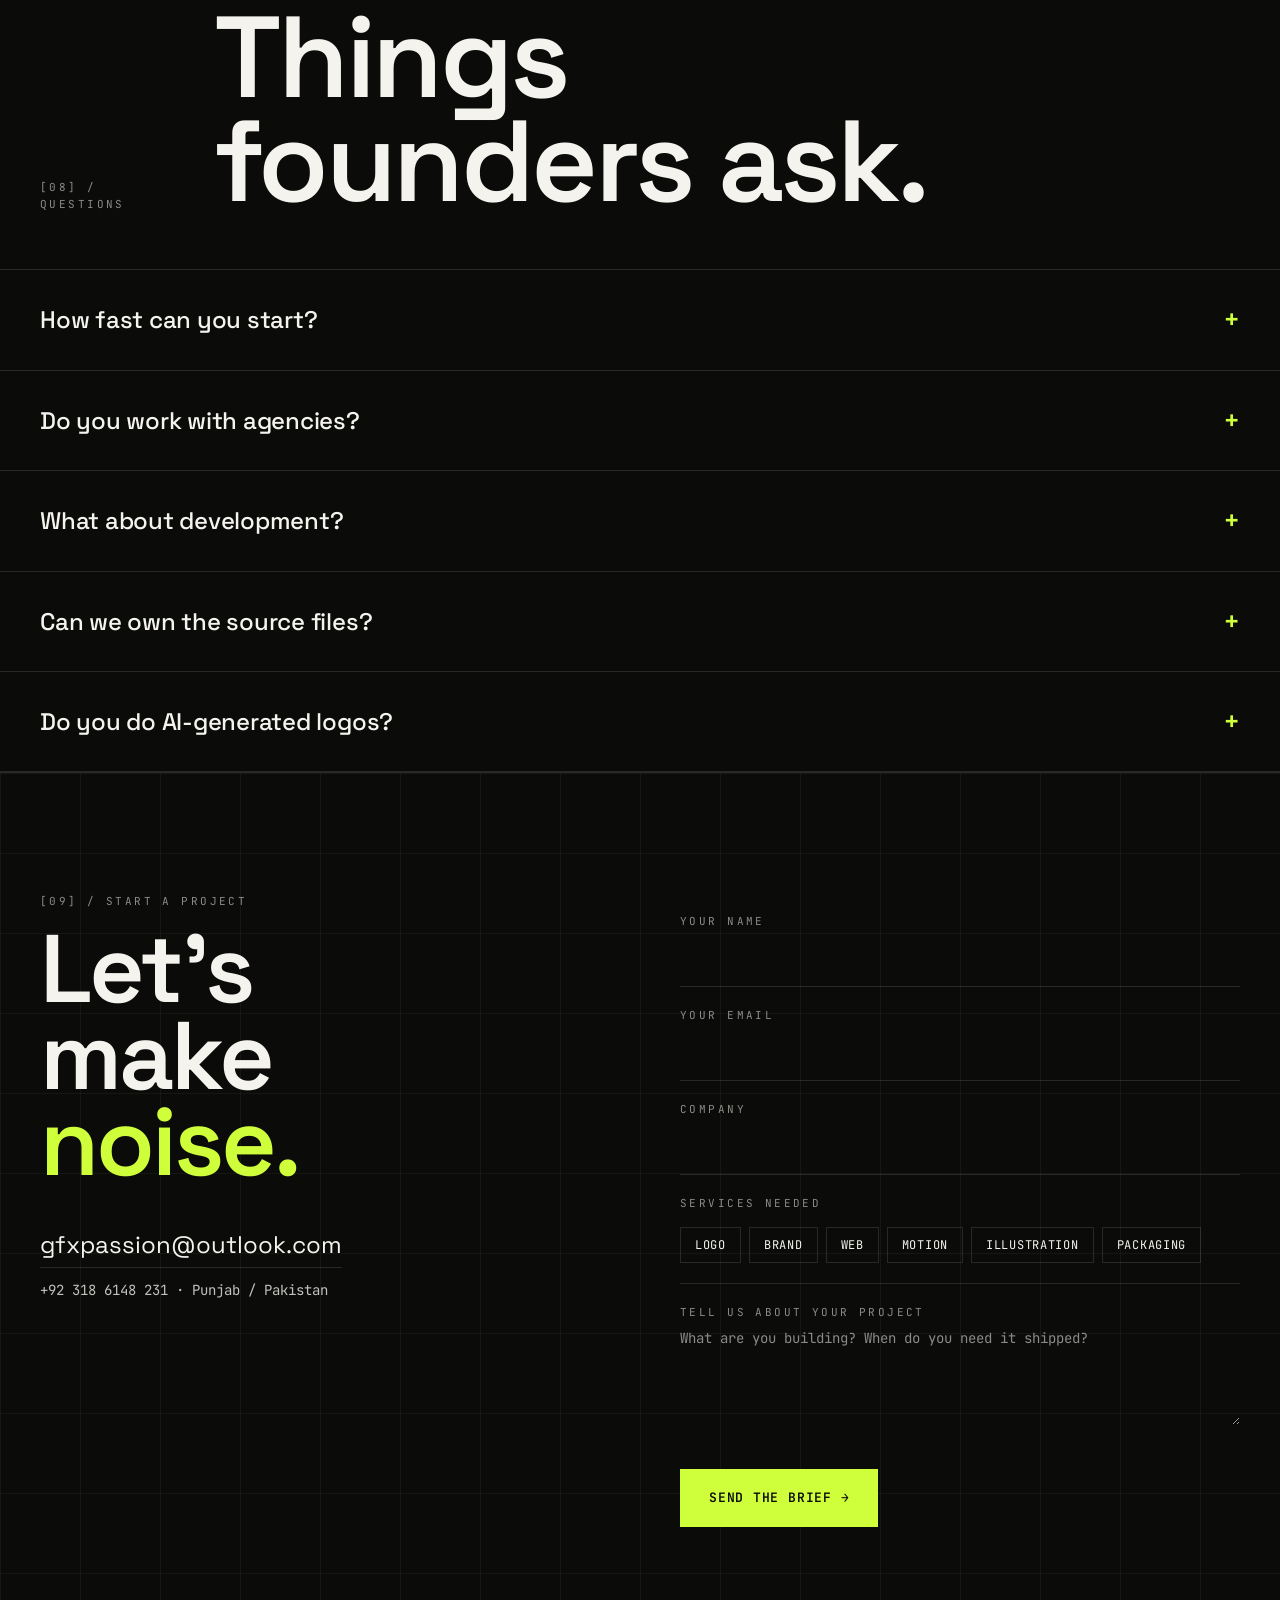
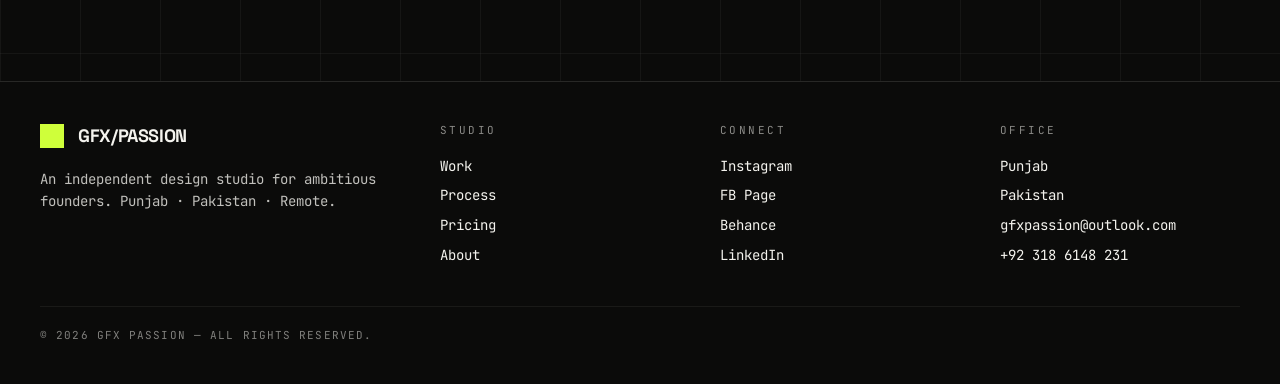
==== commit a99f0f86: "fix footer copyright text" ====
--- a/index.html
+++ b/index.html
@@ -238,8 +238,7 @@
     </div>
   </div>
   <div class="footer-bottom">
-    <div>© 2026 GFX Passion — All rights, mostly reserved.</div>
-    <div>v.4.2 — Last updated 04/29/26</div>
+    <div>© 2026 GFX Passion — All rights reserved.</div>
   </div>
 </footer>
 
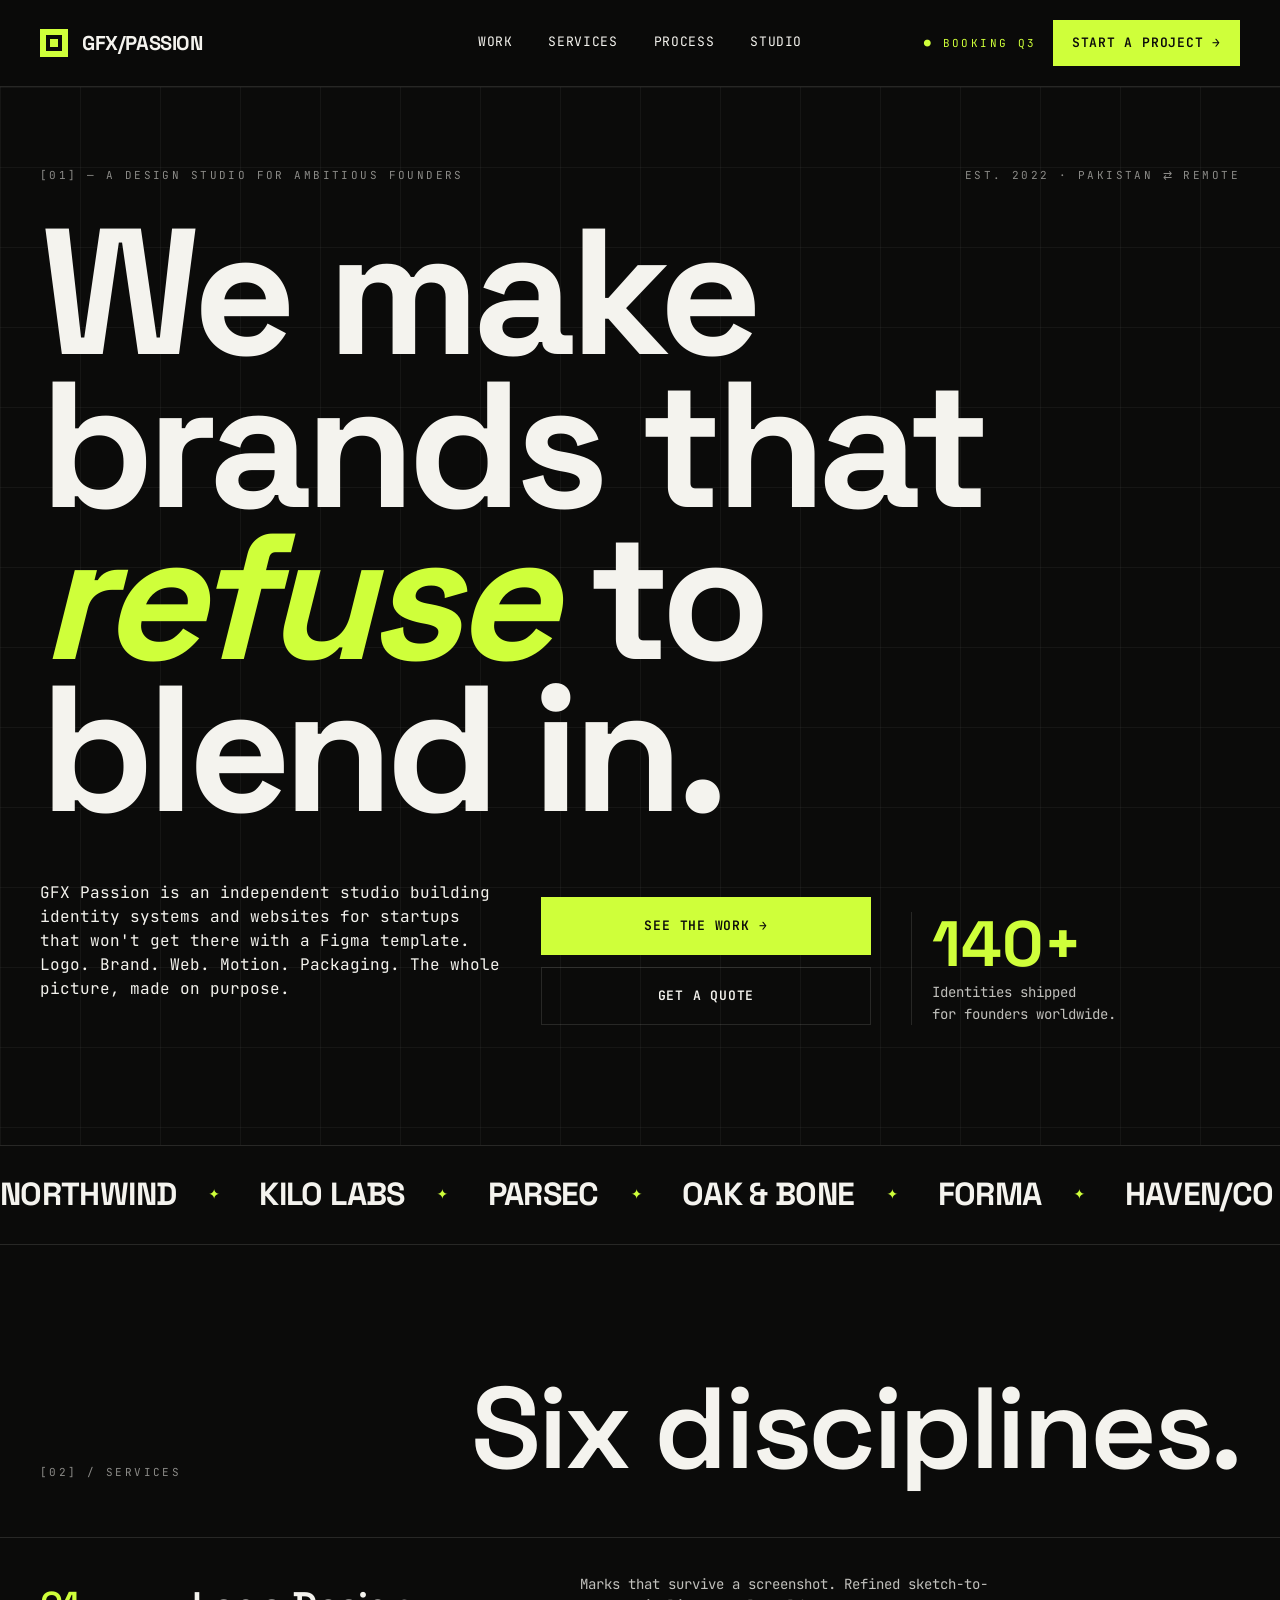
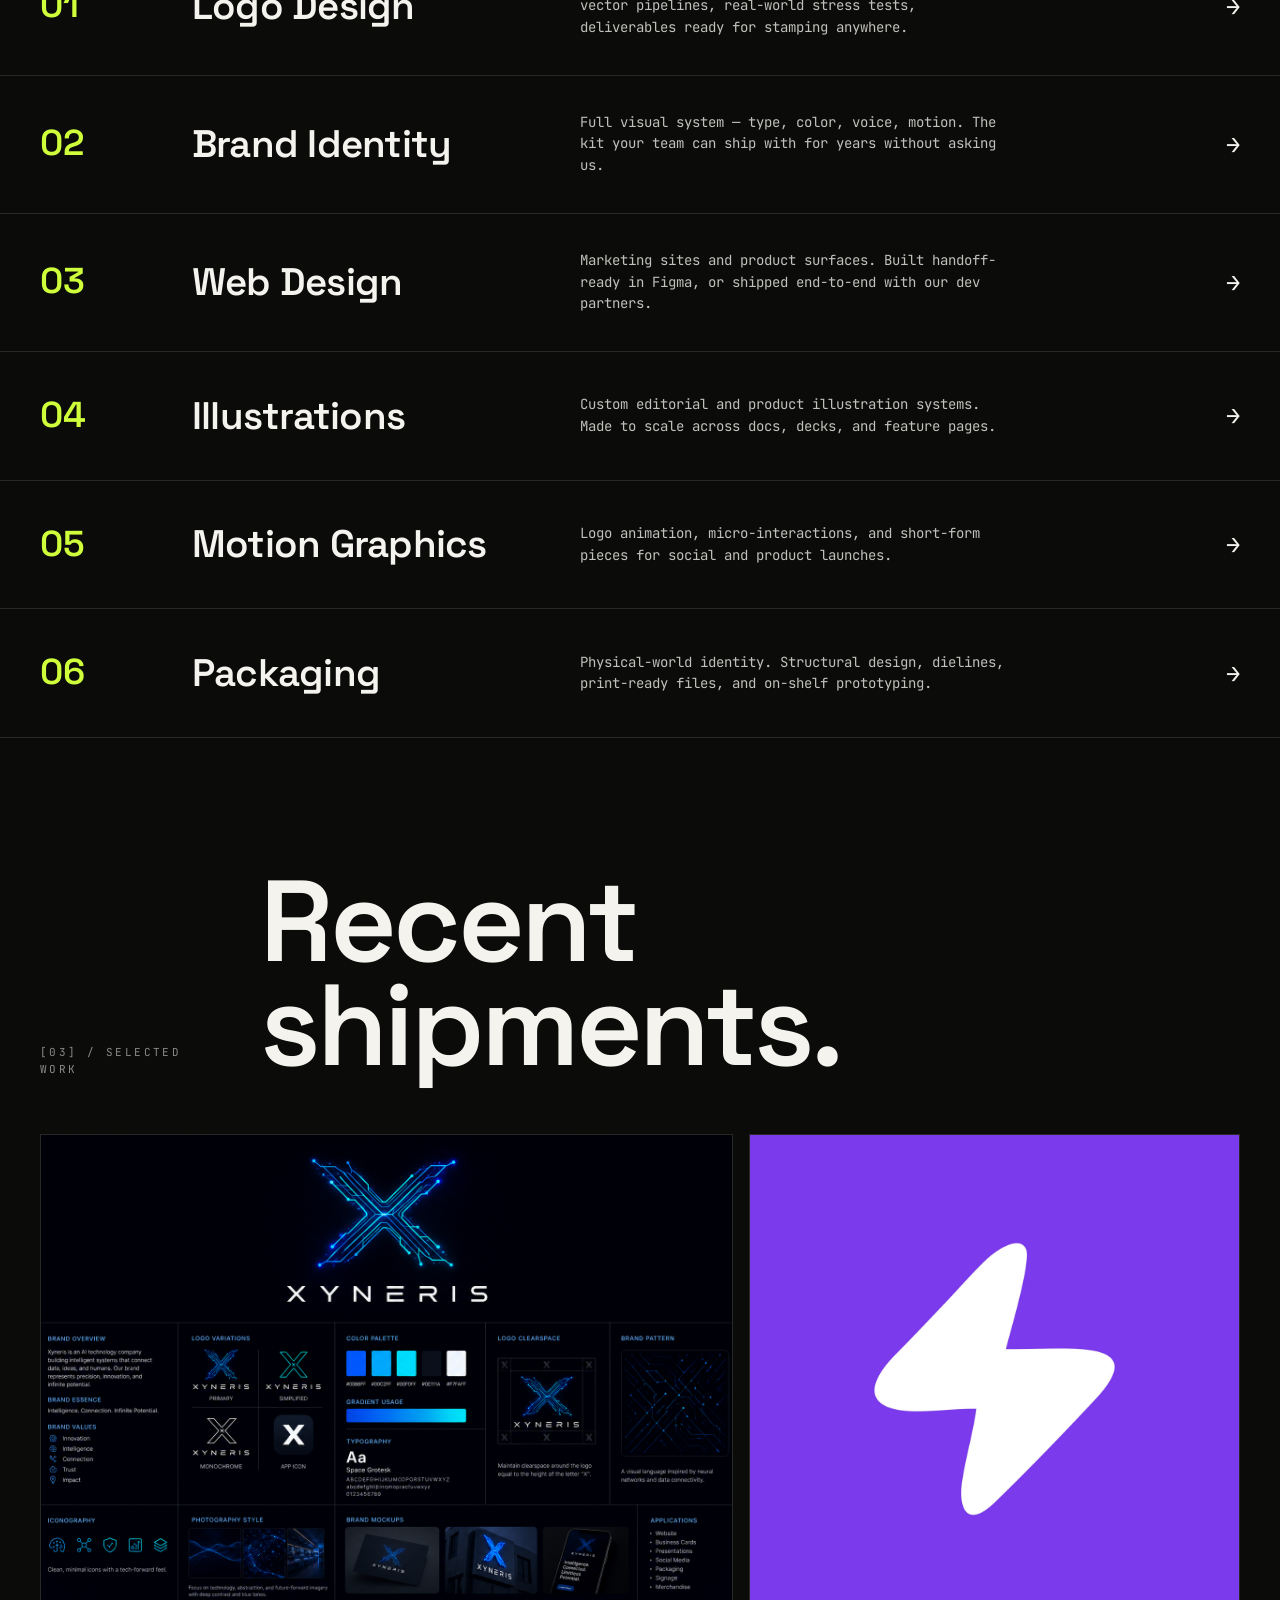
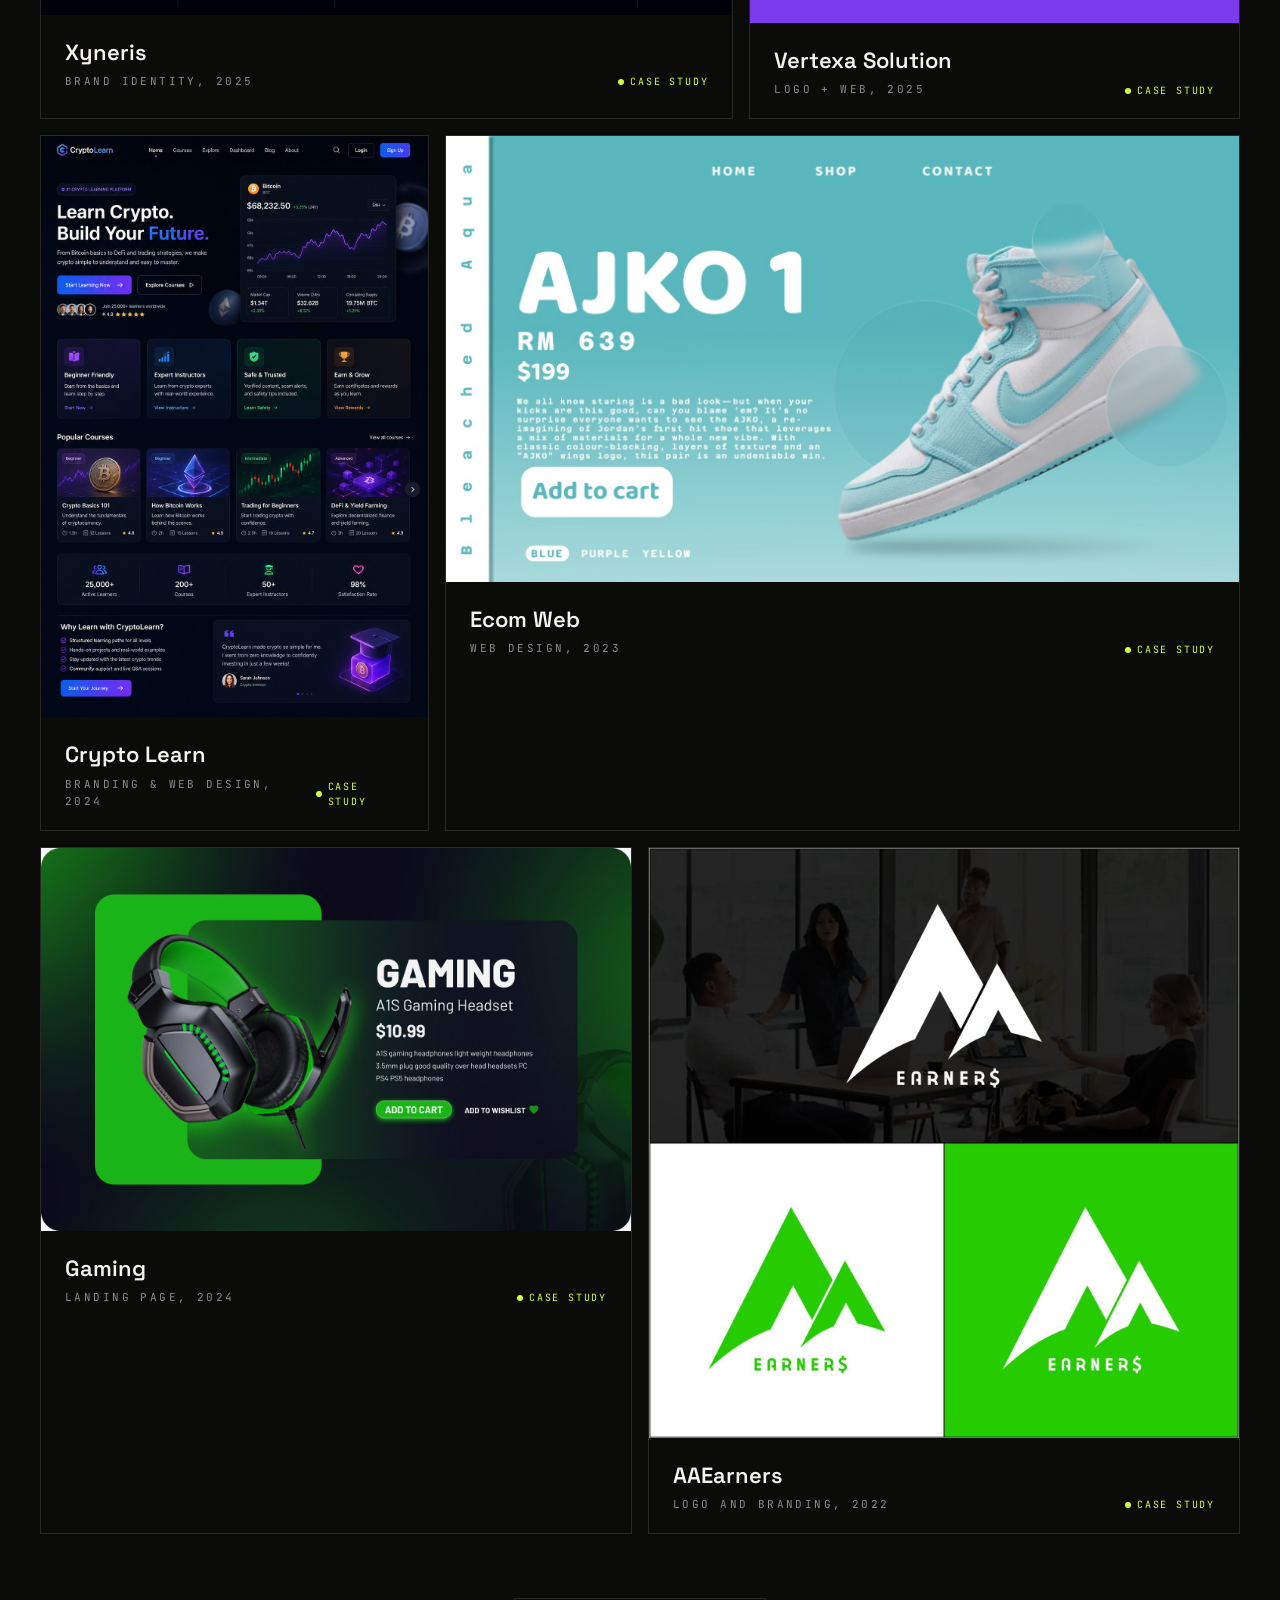
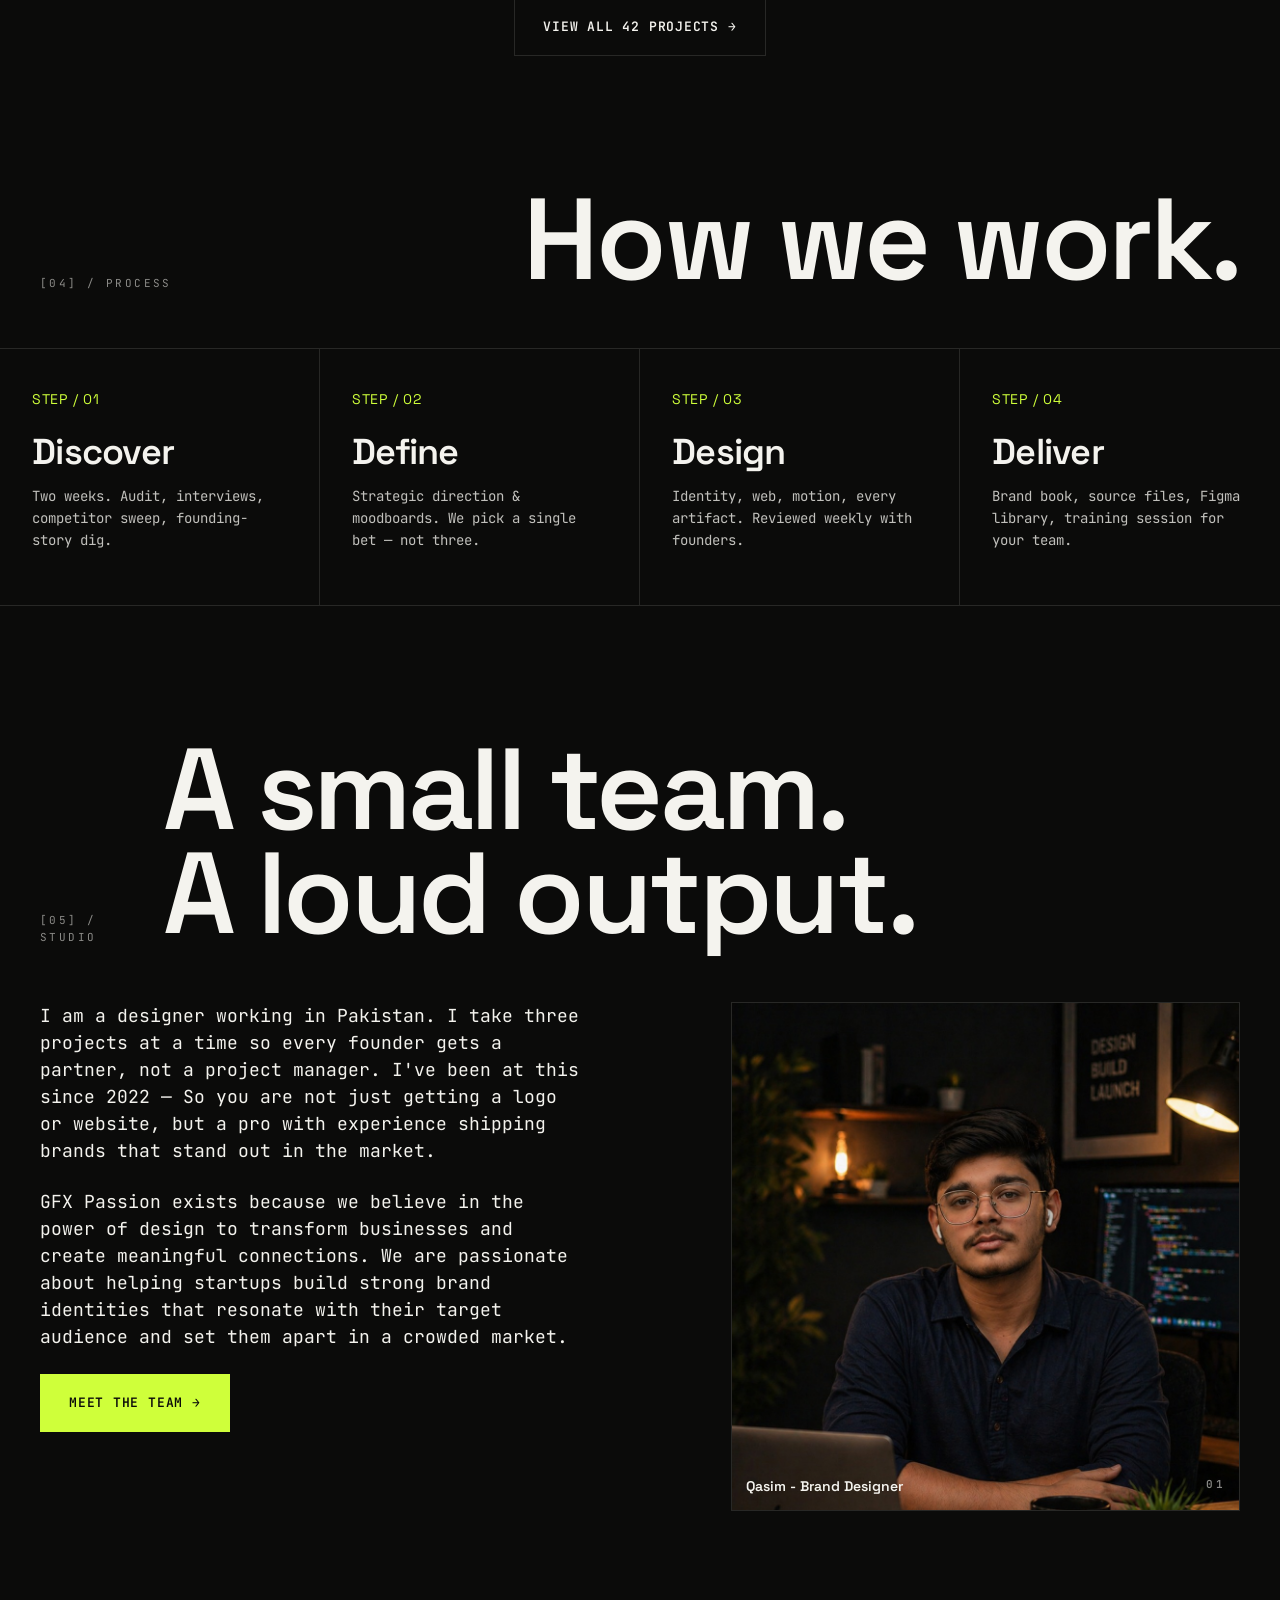
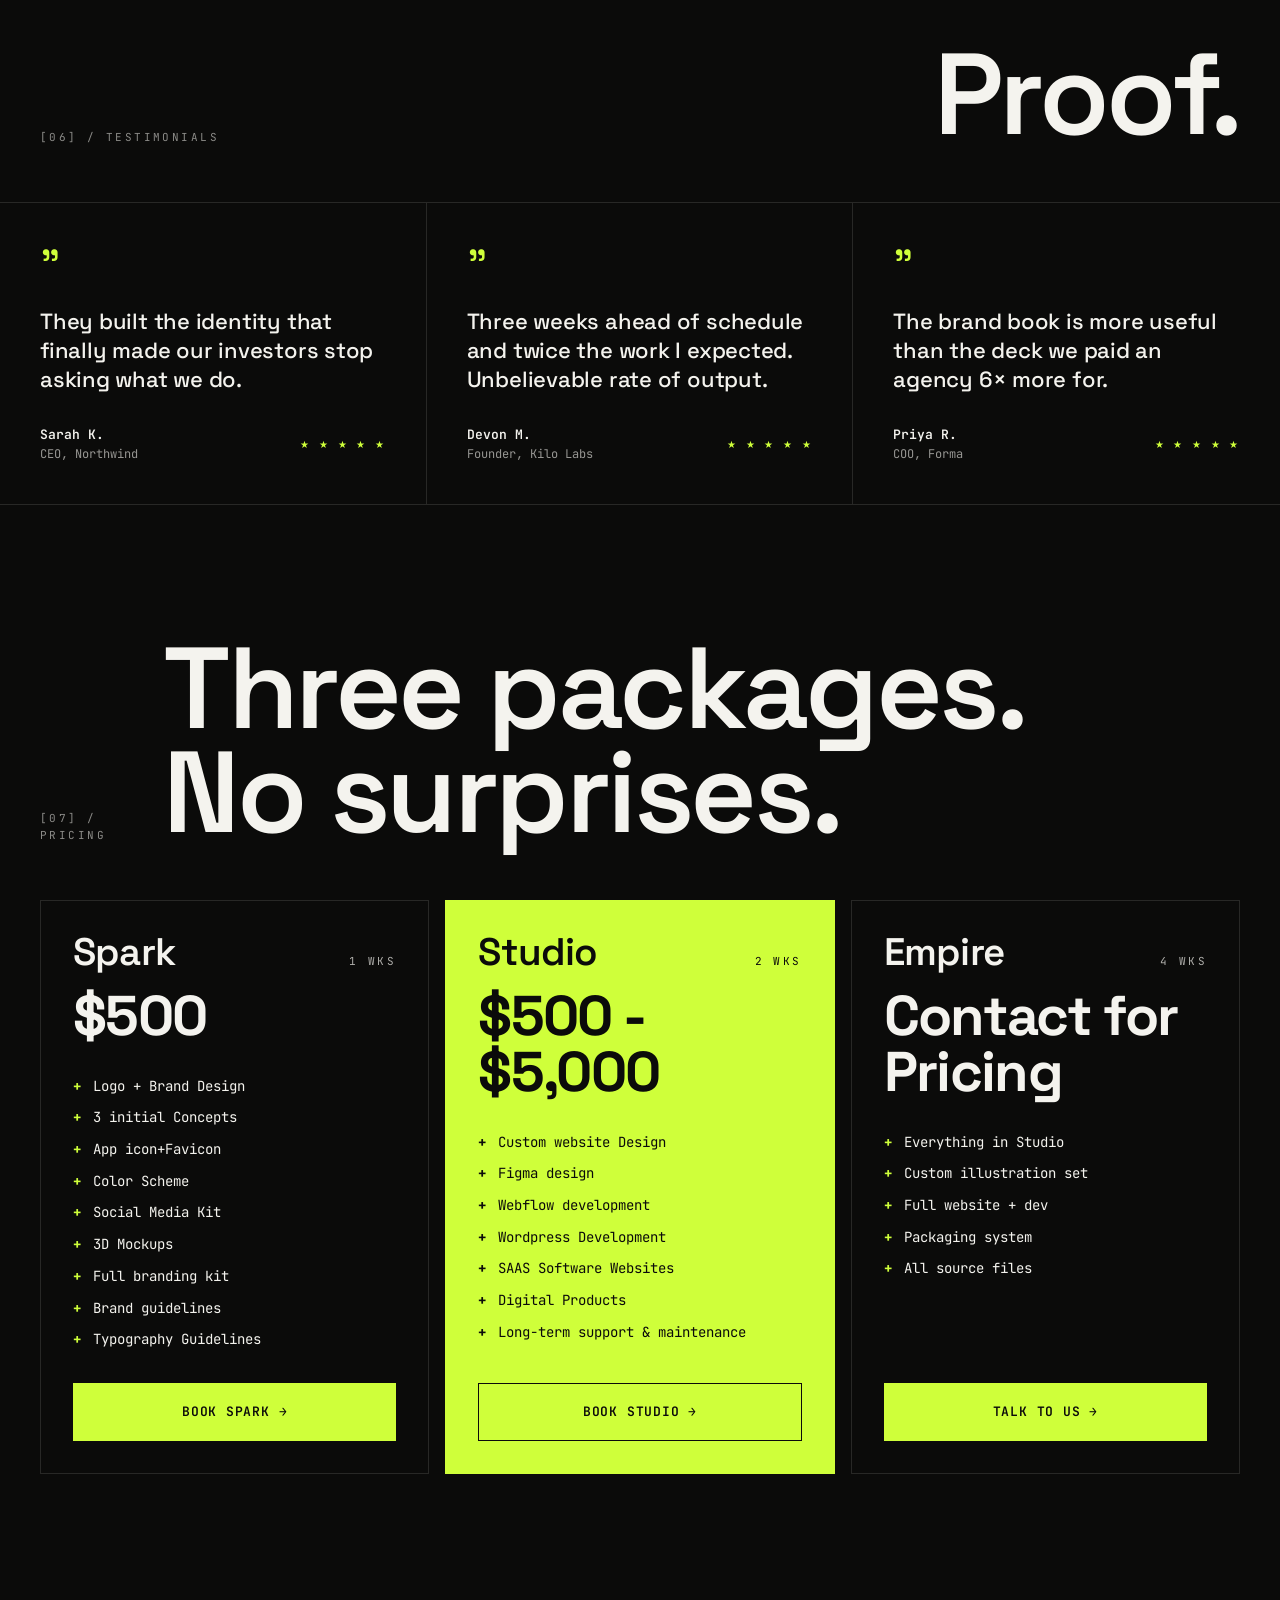
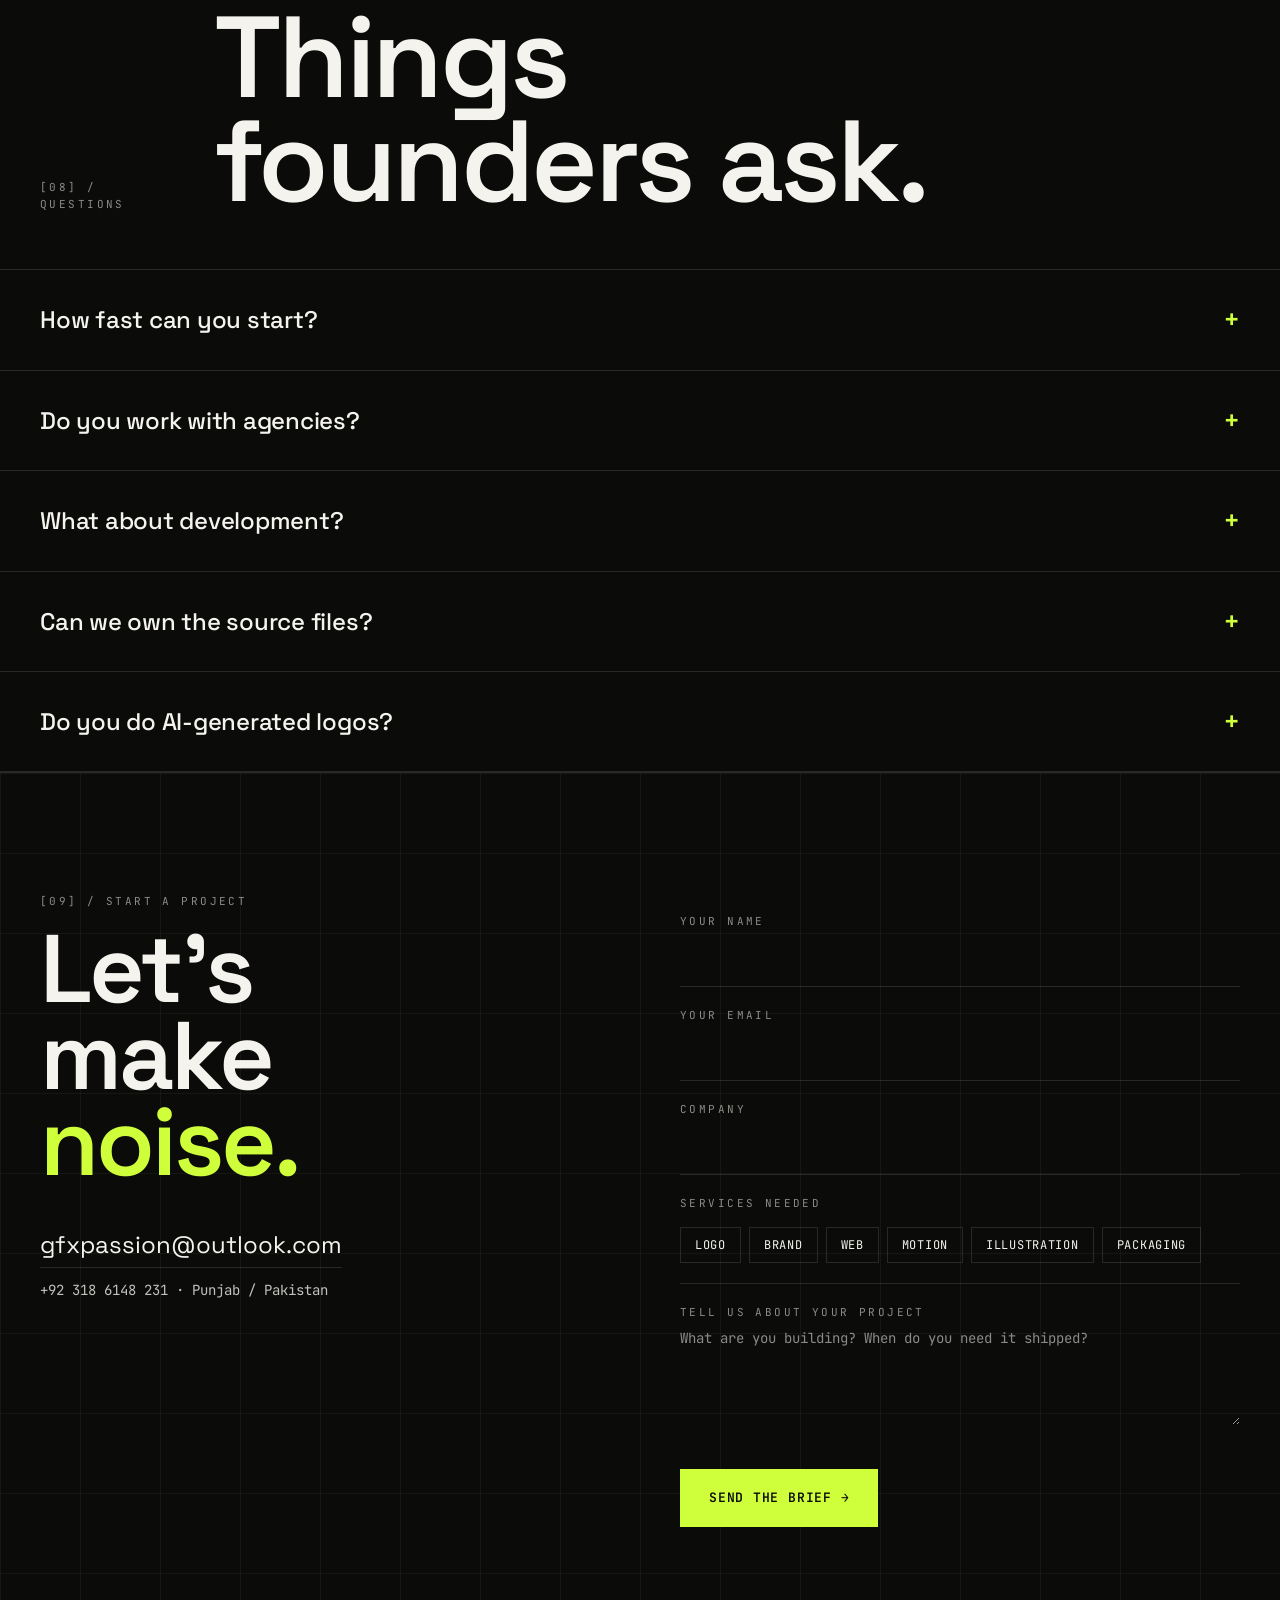
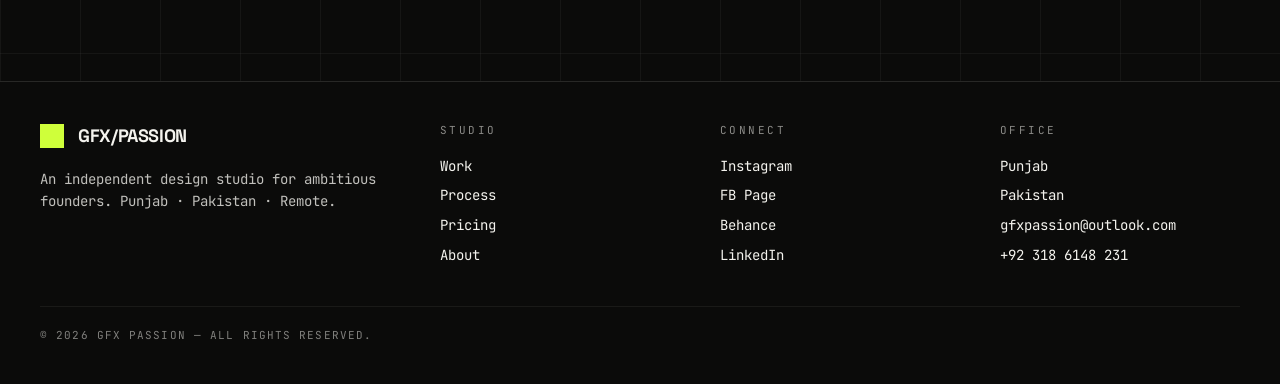
==== commit b3104398: "Updated text" ====
--- a/index.html
+++ b/index.html
@@ -133,9 +133,9 @@
     <div class="studio-grid">
       <div class="studio-copy">
         <p class="lede">
-          We're designers working in Pakistan. We take three projects at a time
-          so every founder gets a partner, not a project manager. We've been at this since 2022 —
-          So you are not just getting a logo or website, but a team with experience shipping brands that stand out in the market.
+          I am a designer working in Pakistan. I take three projects at a time
+          so every founder gets a partner, not a project manager. I've been at this since 2022 —
+          So you are not just getting a logo or website, but a pro with experience shipping brands that stand out in the market.
 
         </p>
         <p class="lede">
--- a/styles.css
+++ b/styles.css
@@ -398,7 +398,7 @@
 }
 .studio-copy .lede { font-size: 18px; }
 .team-grid {
-  display: grid; grid-template-columns: repeat(2, 1fr); gap: 12px;
+  display: grid; grid-template-columns: repeat(1, 1fr); gap: 12px;
 }
 .team-card {
   aspect-ratio: 4/4;
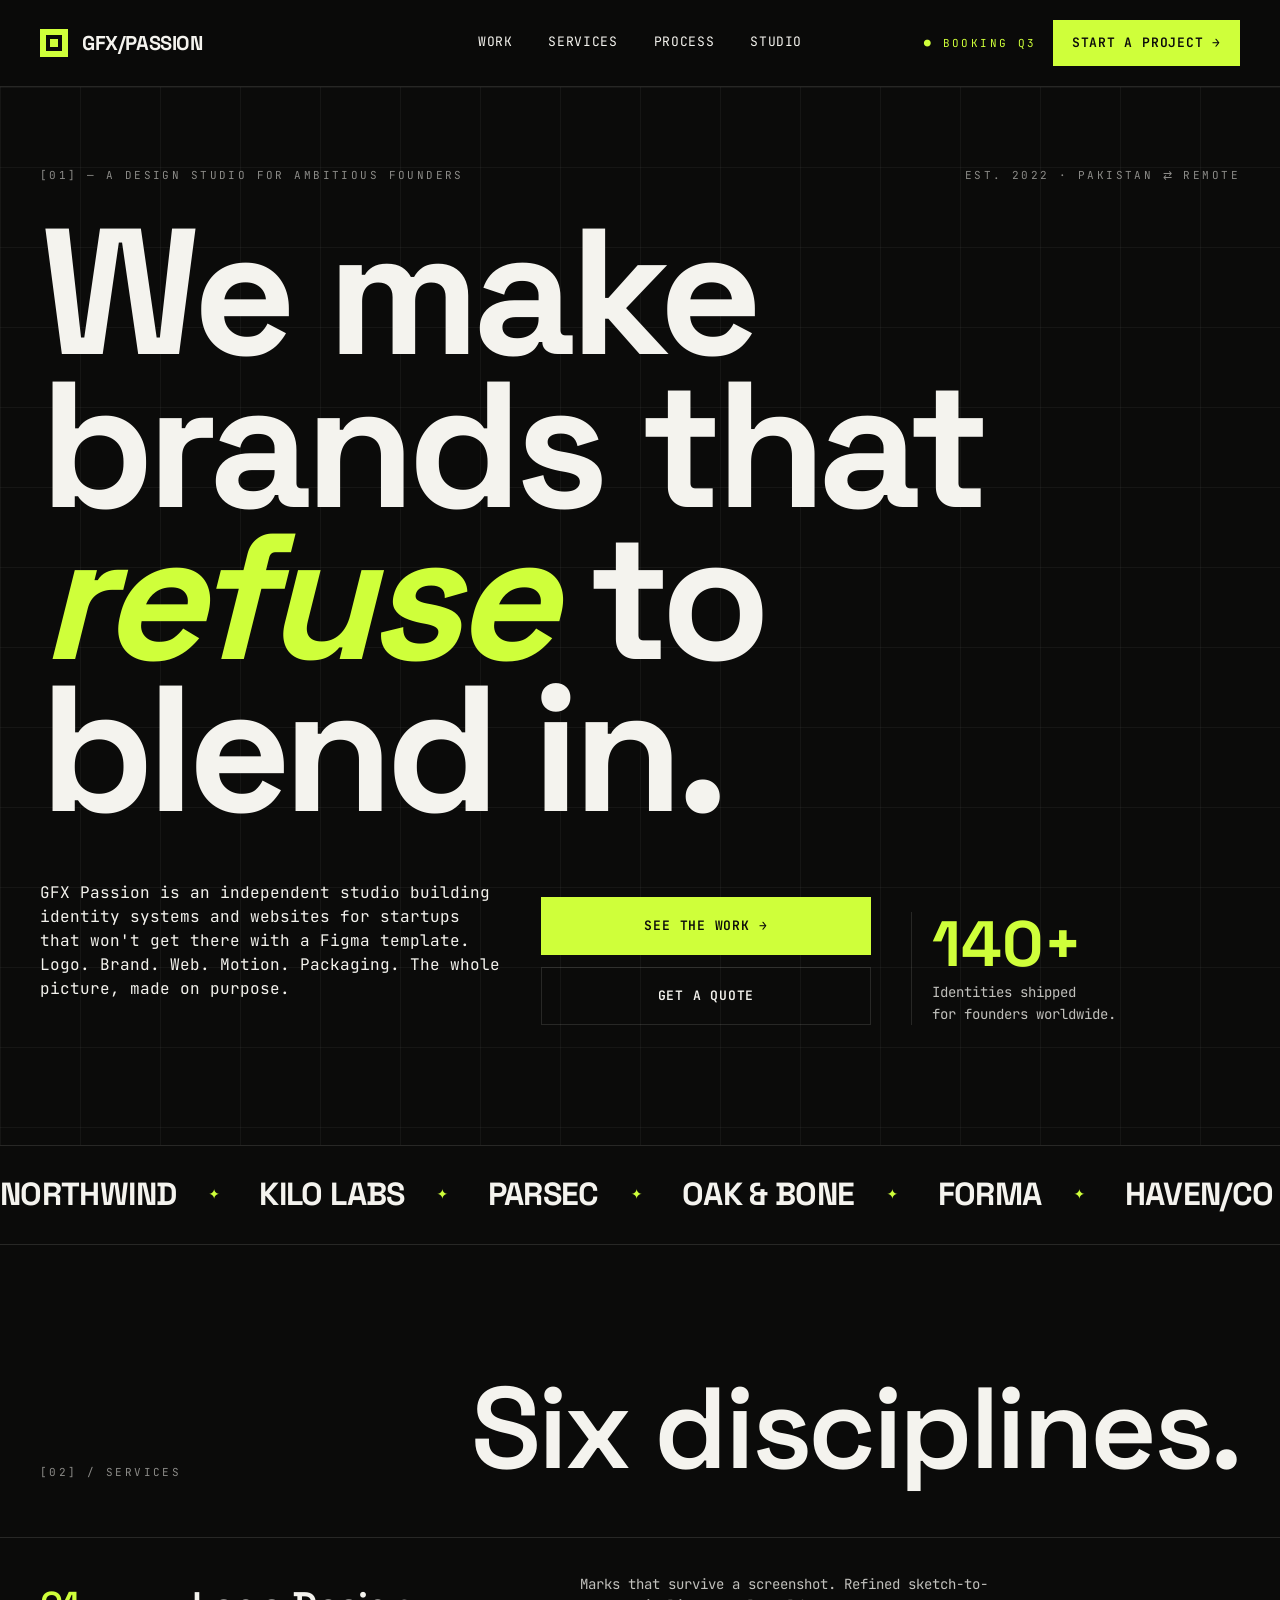
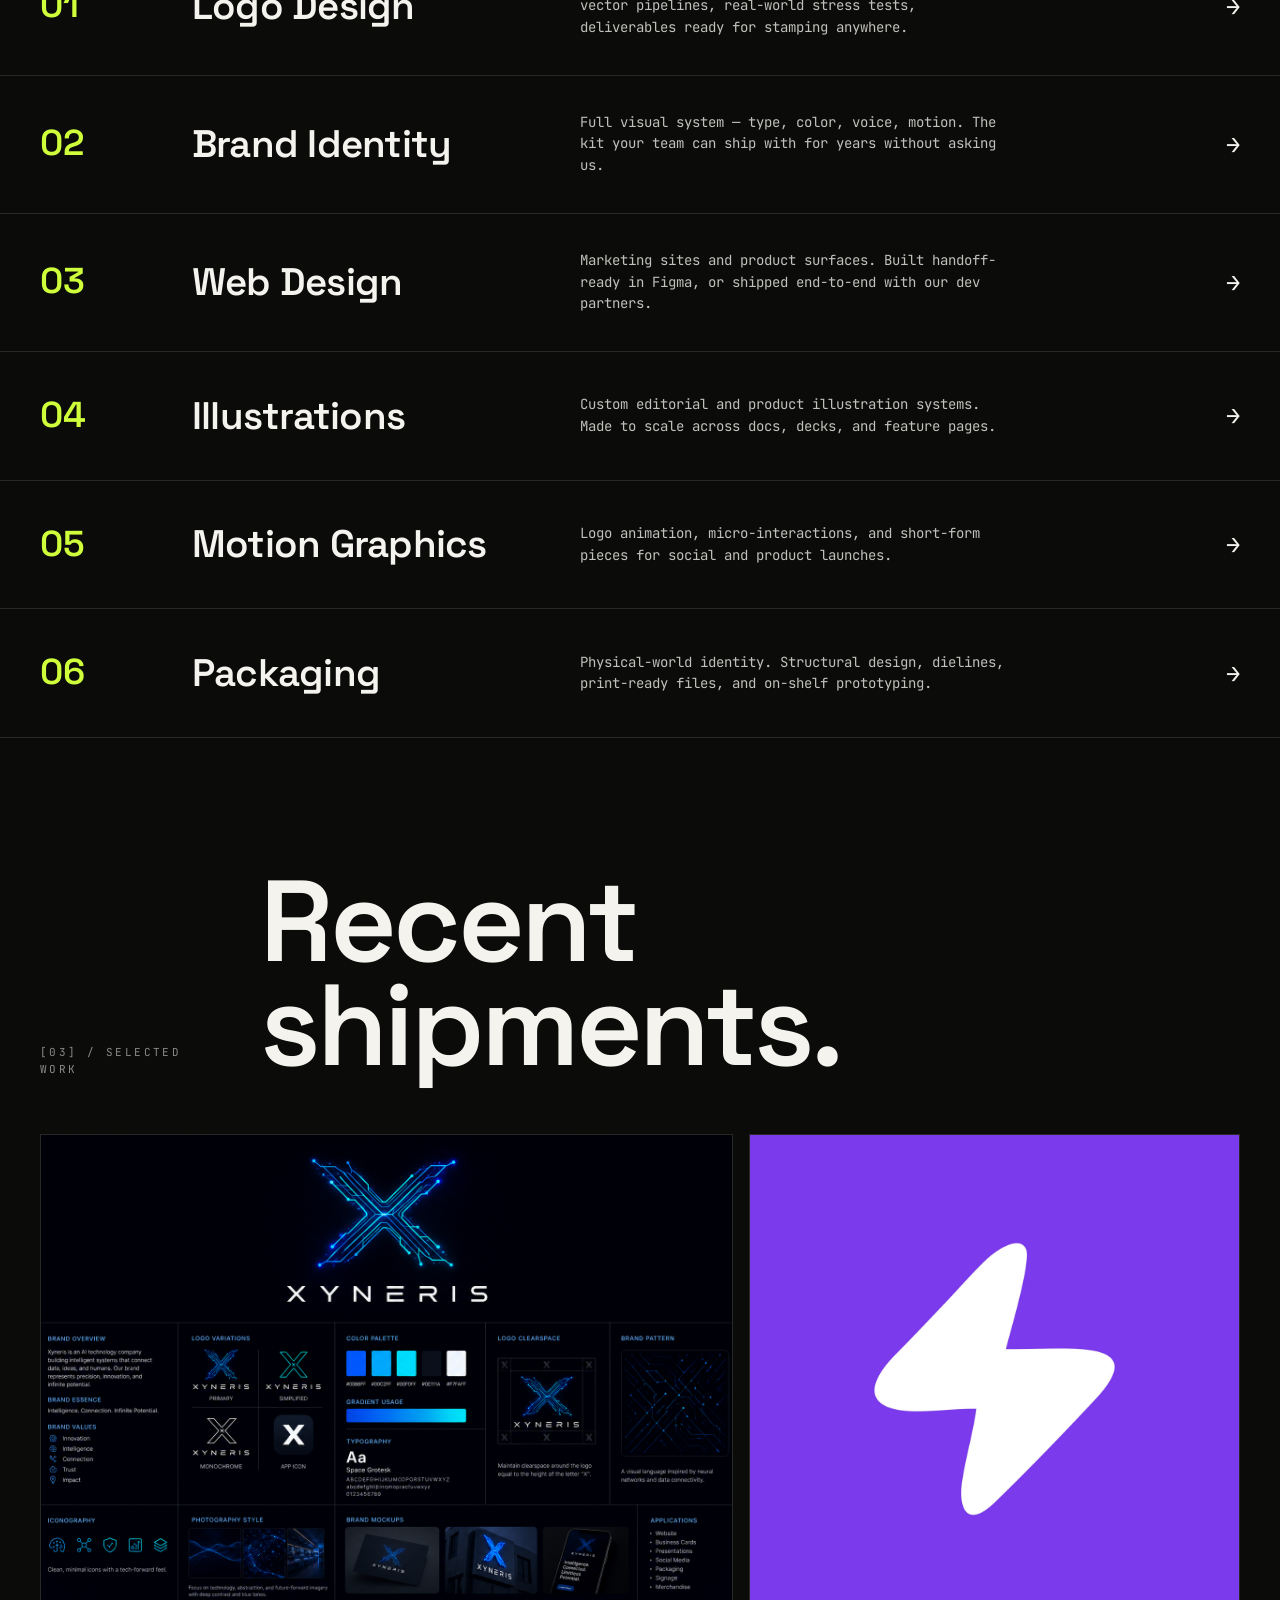
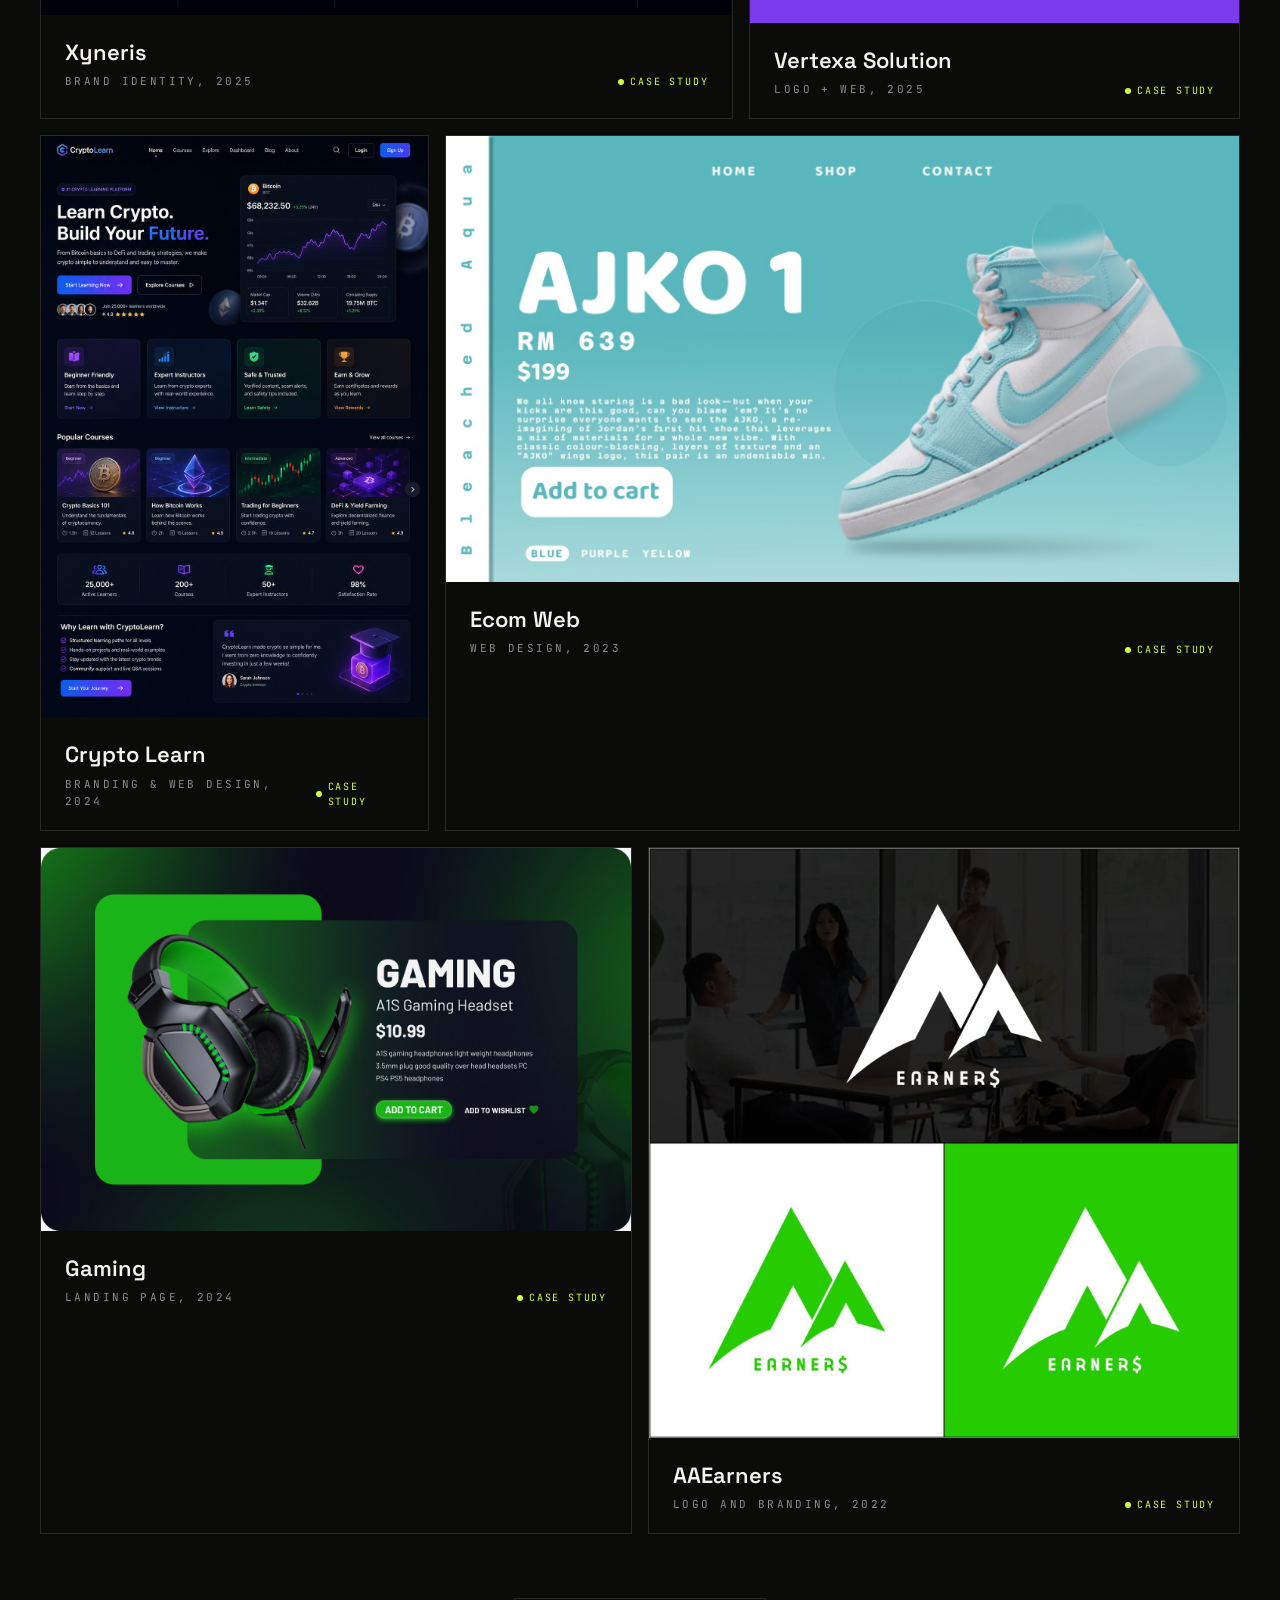
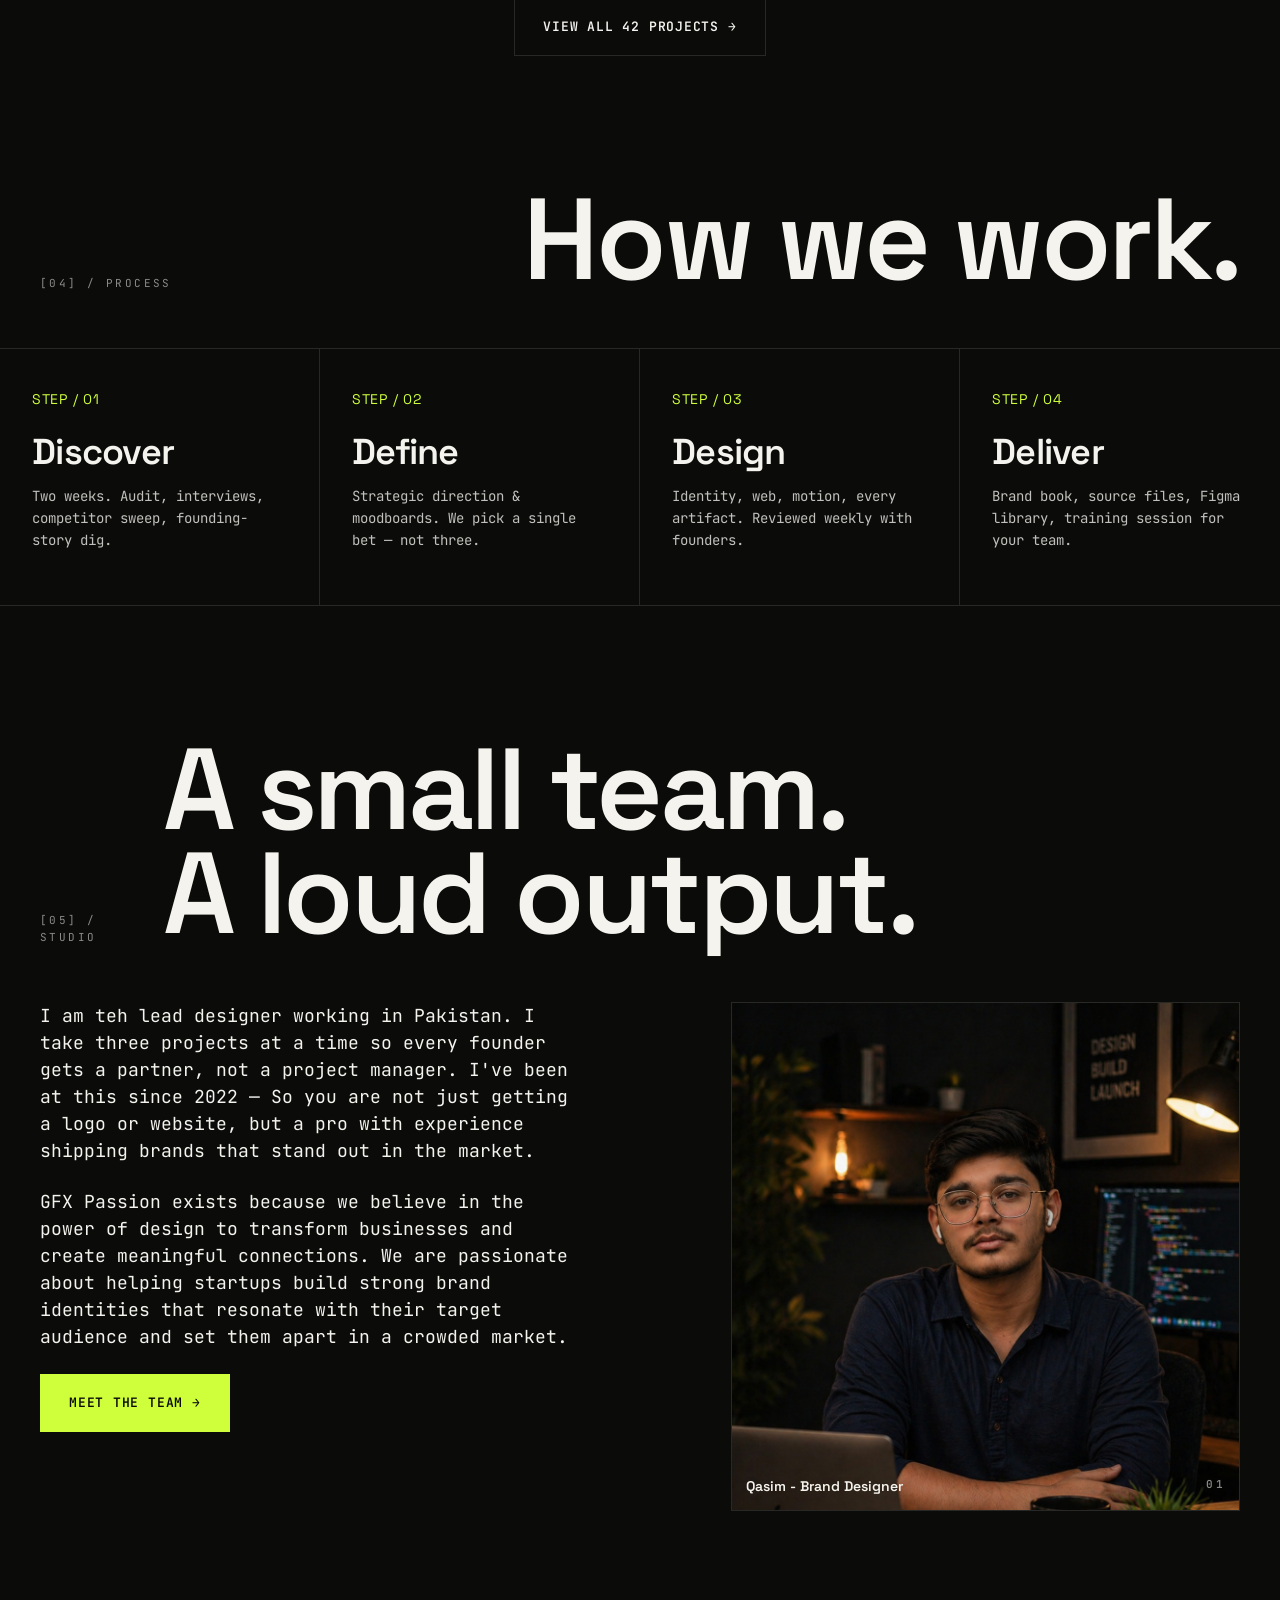
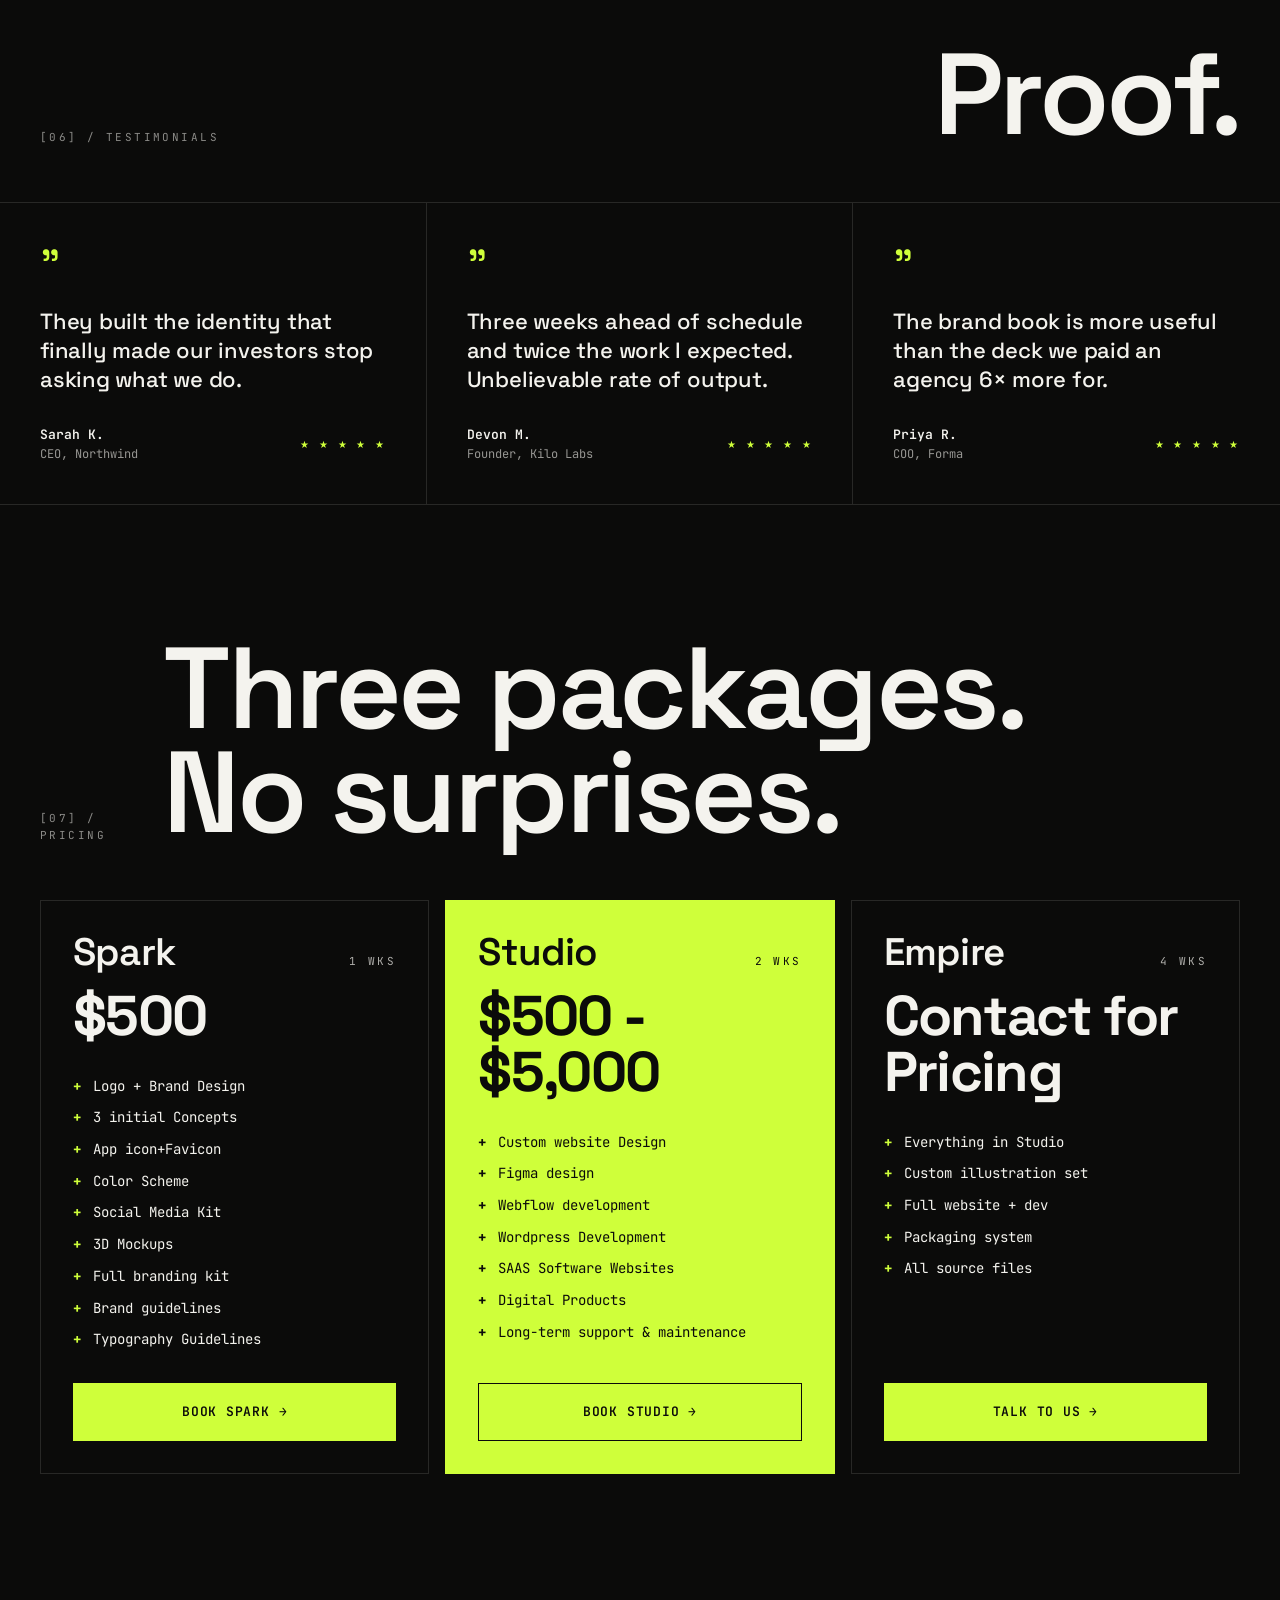
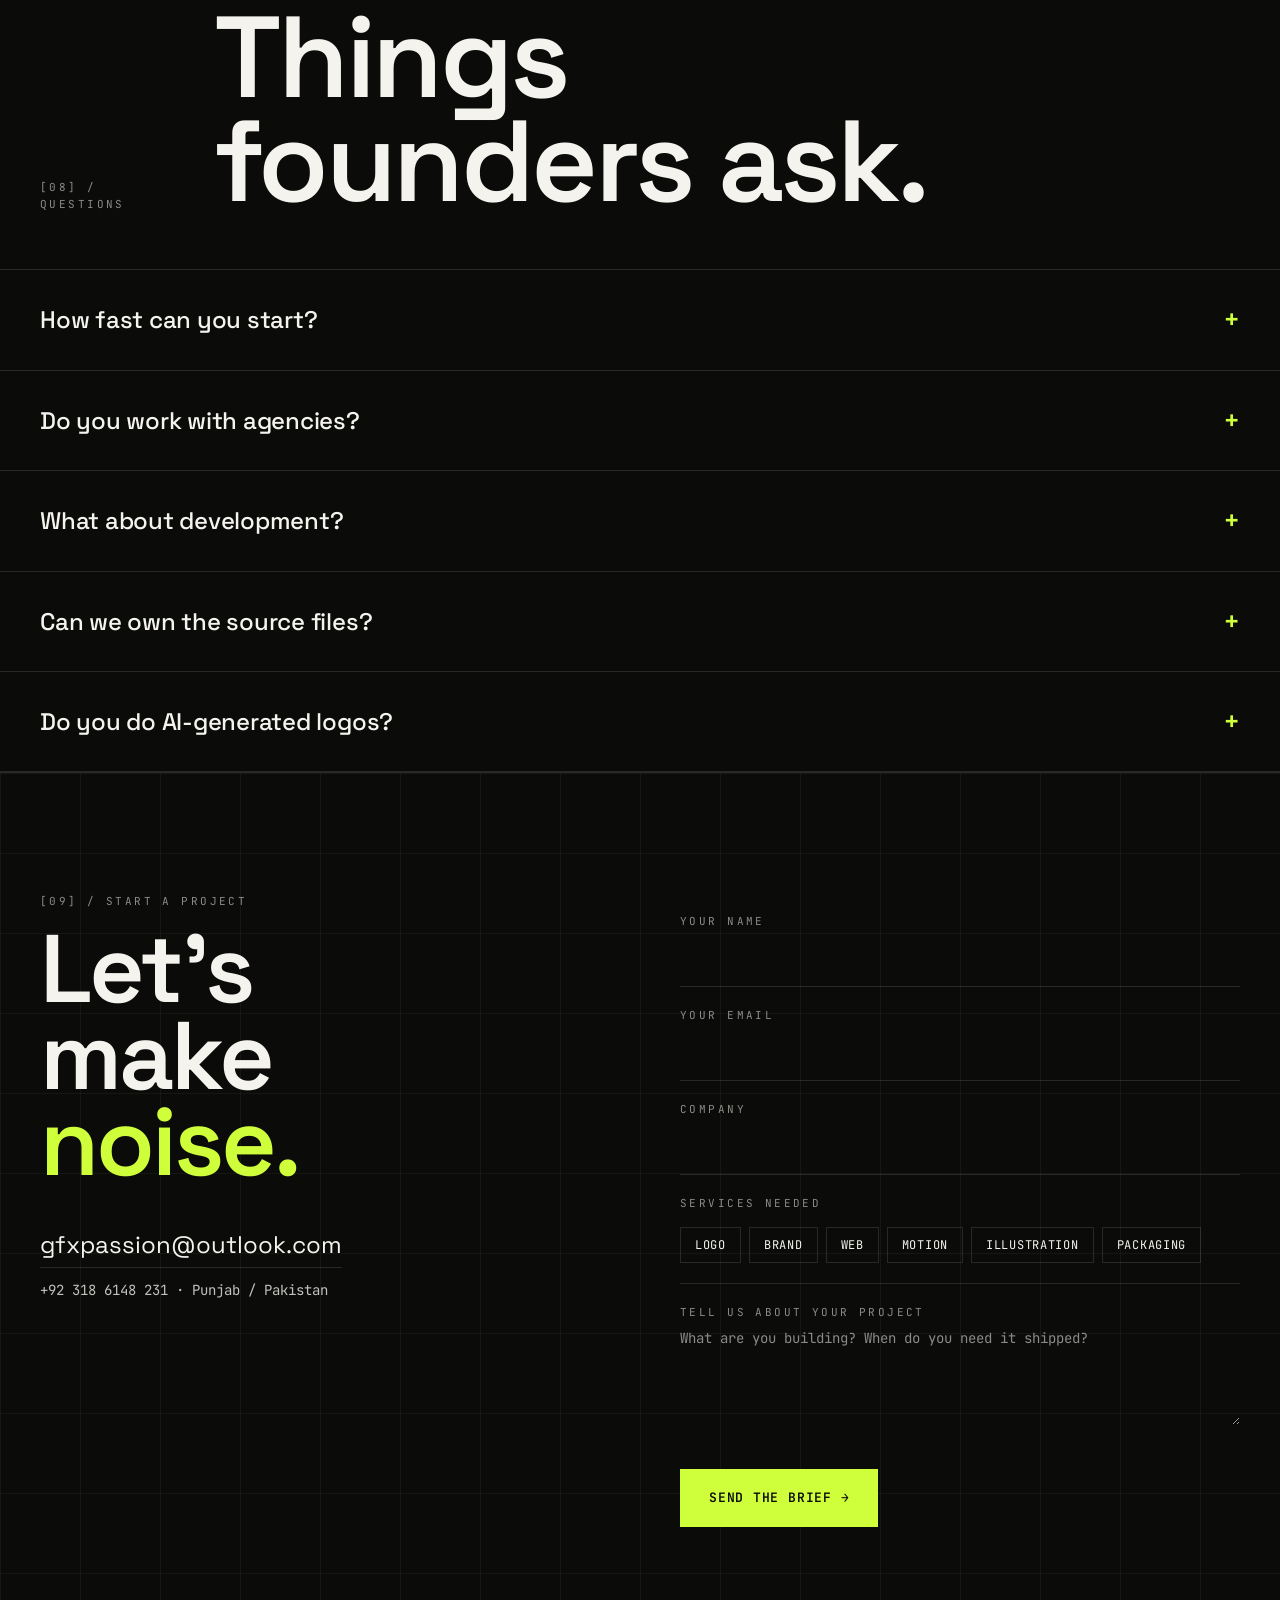
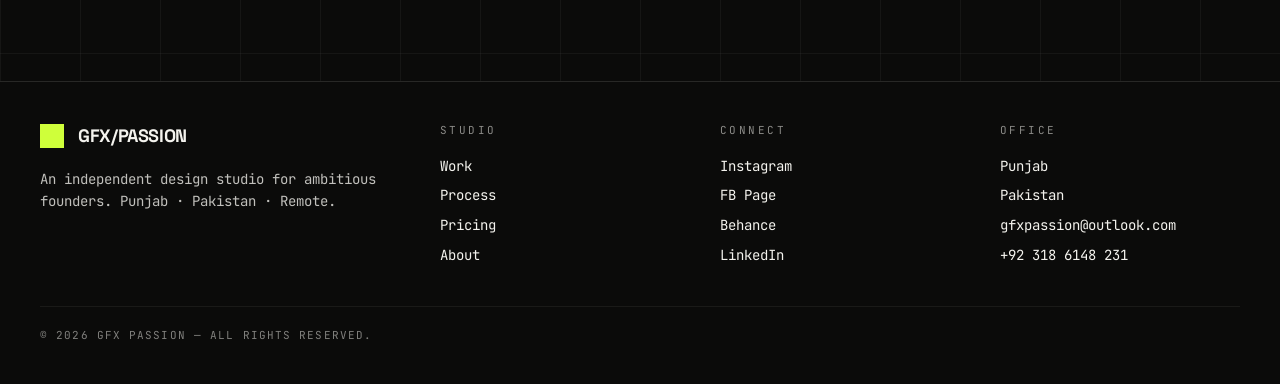
==== commit 92e5cbf1: "update" ====
--- a/index.html
+++ b/index.html
@@ -133,7 +133,7 @@
     <div class="studio-grid">
       <div class="studio-copy">
         <p class="lede">
-          I am a designer working in Pakistan. I take three projects at a time
+          I am teh lead designer working in Pakistan. I take three projects at a time
           so every founder gets a partner, not a project manager. I've been at this since 2022 —
           So you are not just getting a logo or website, but a pro with experience shipping brands that stand out in the market.
 
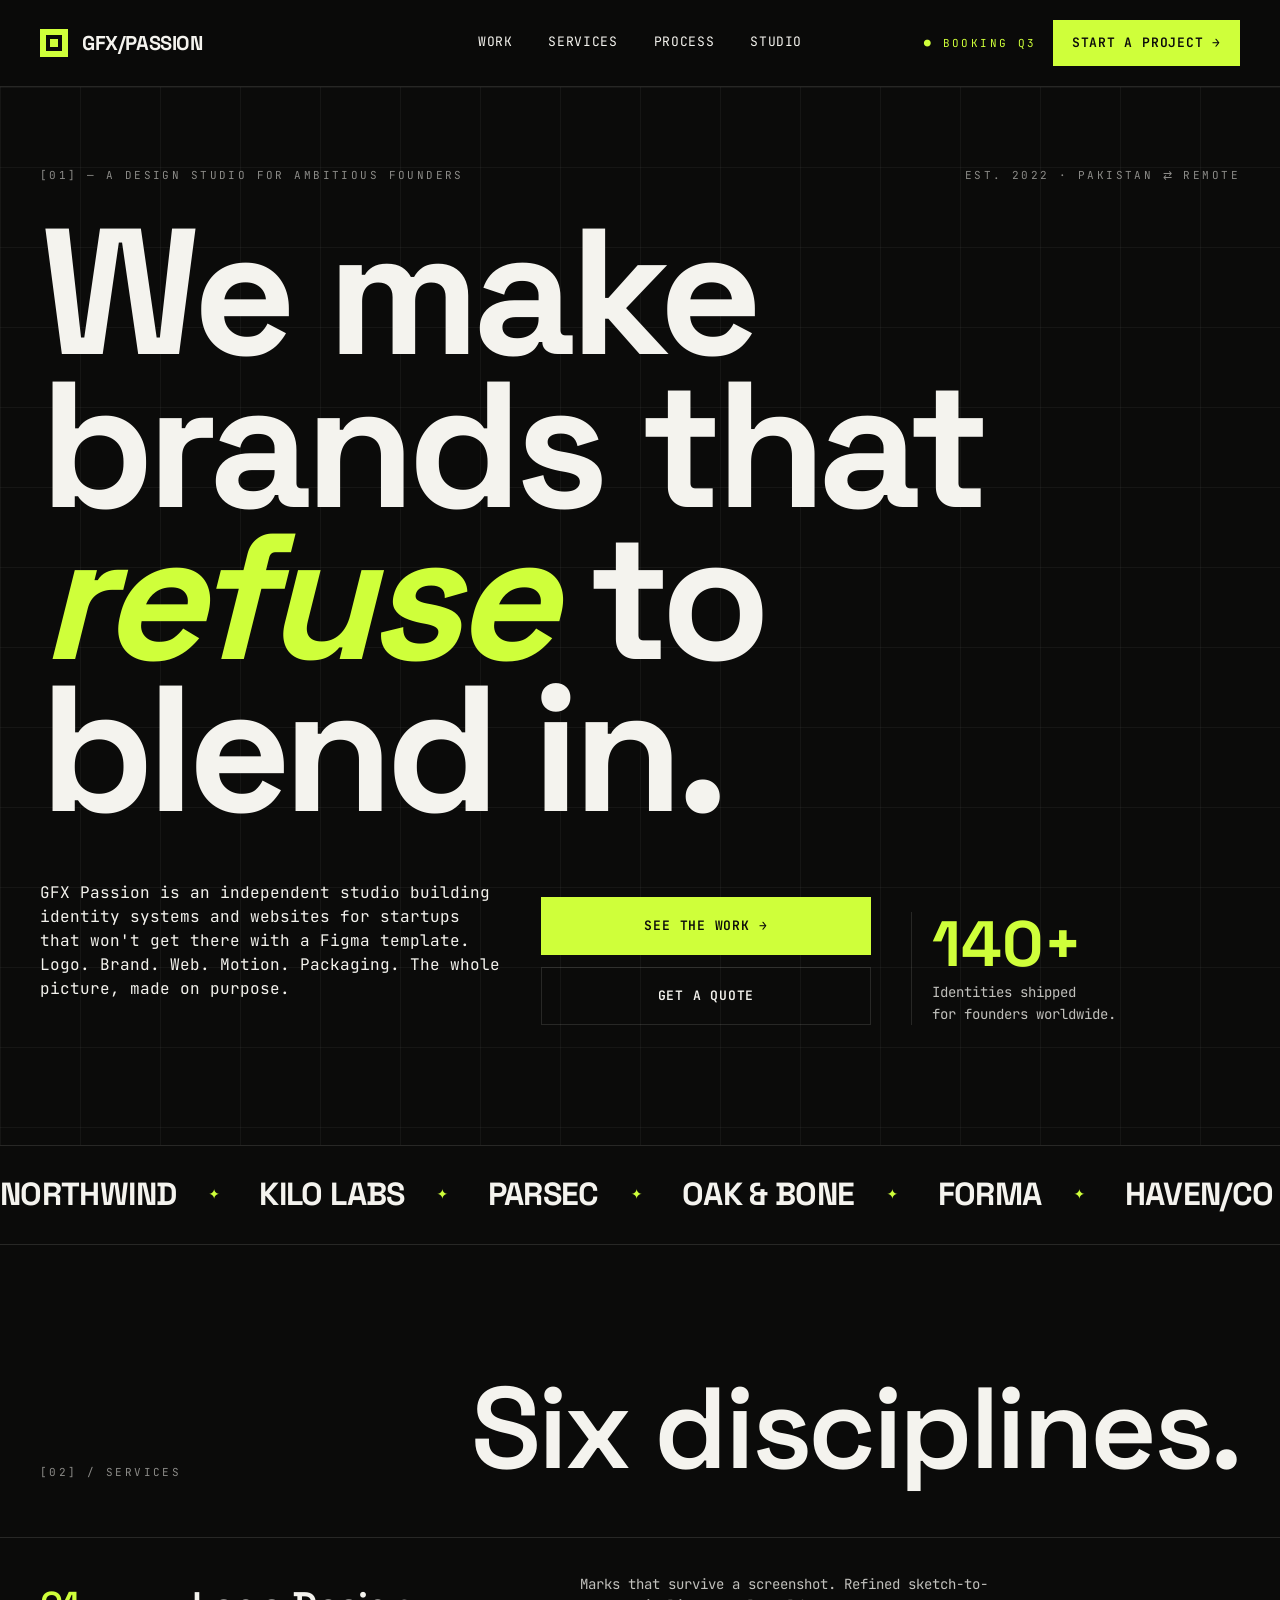
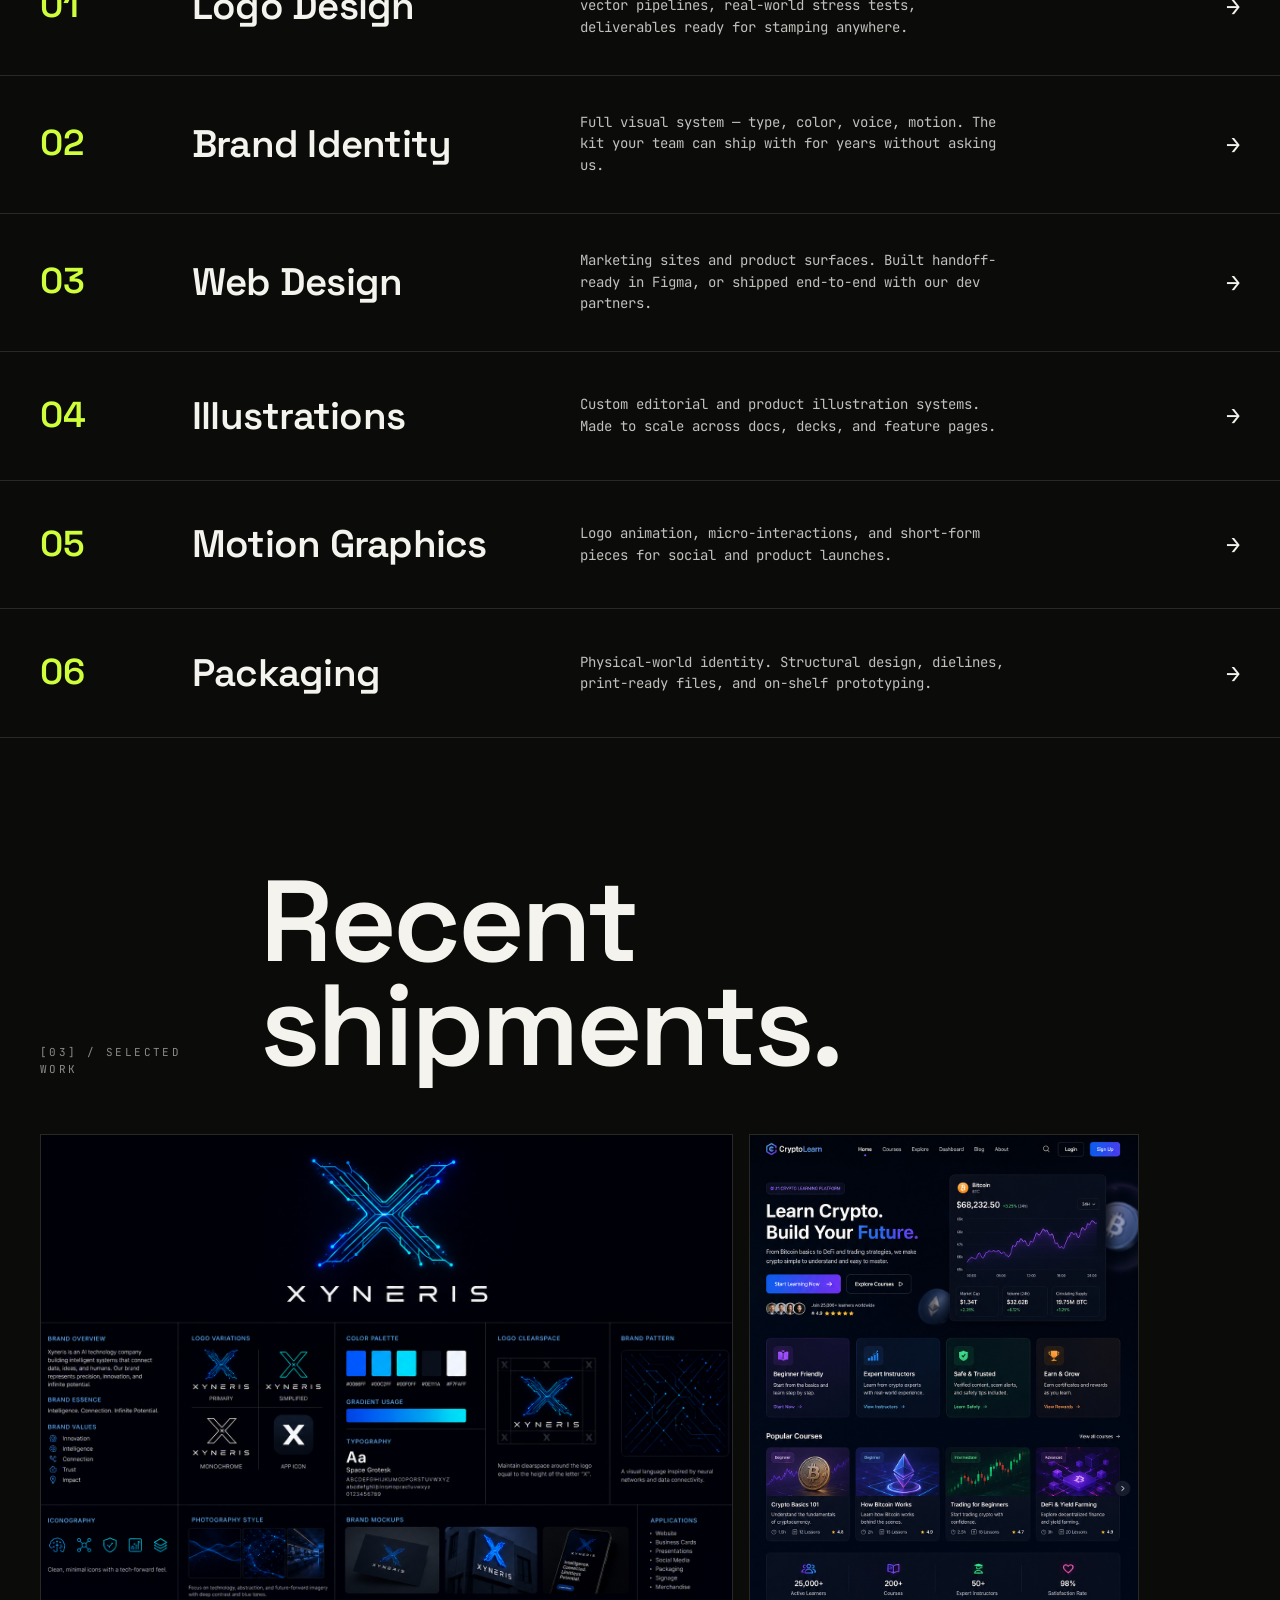
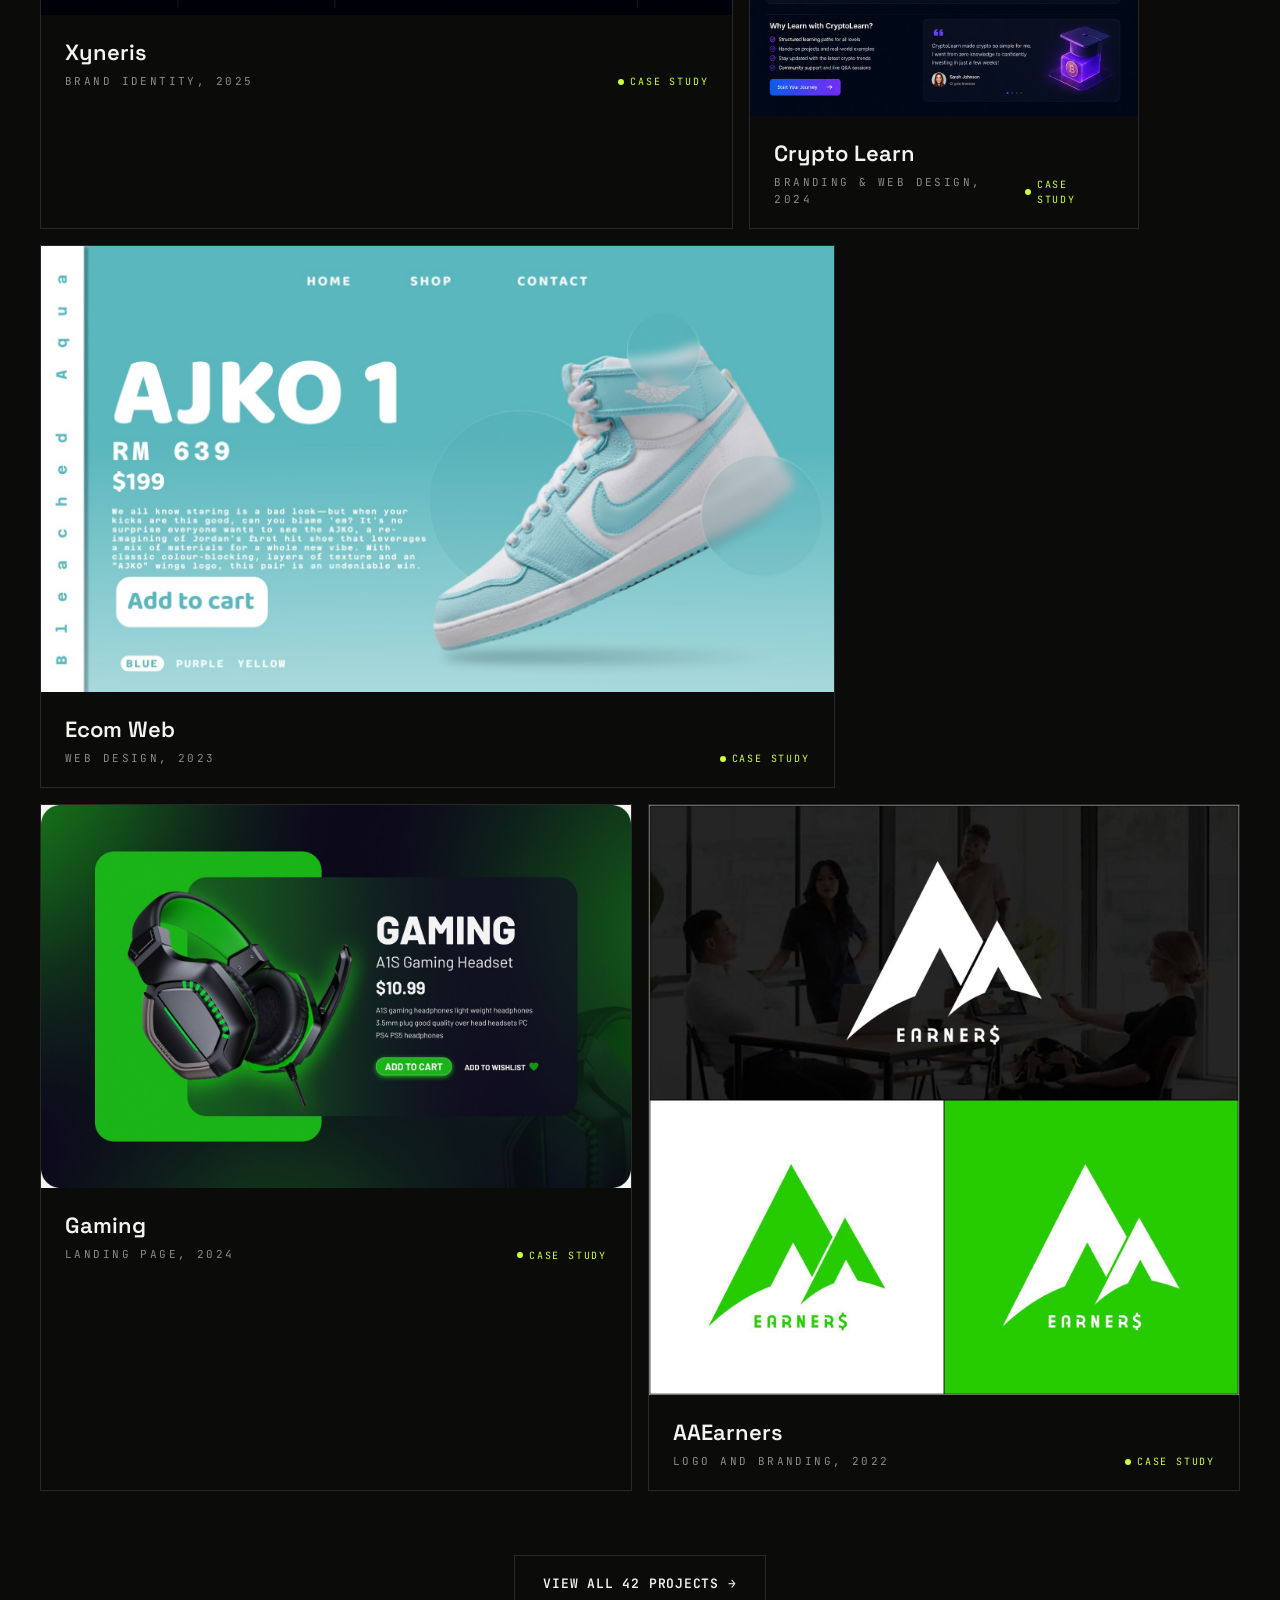
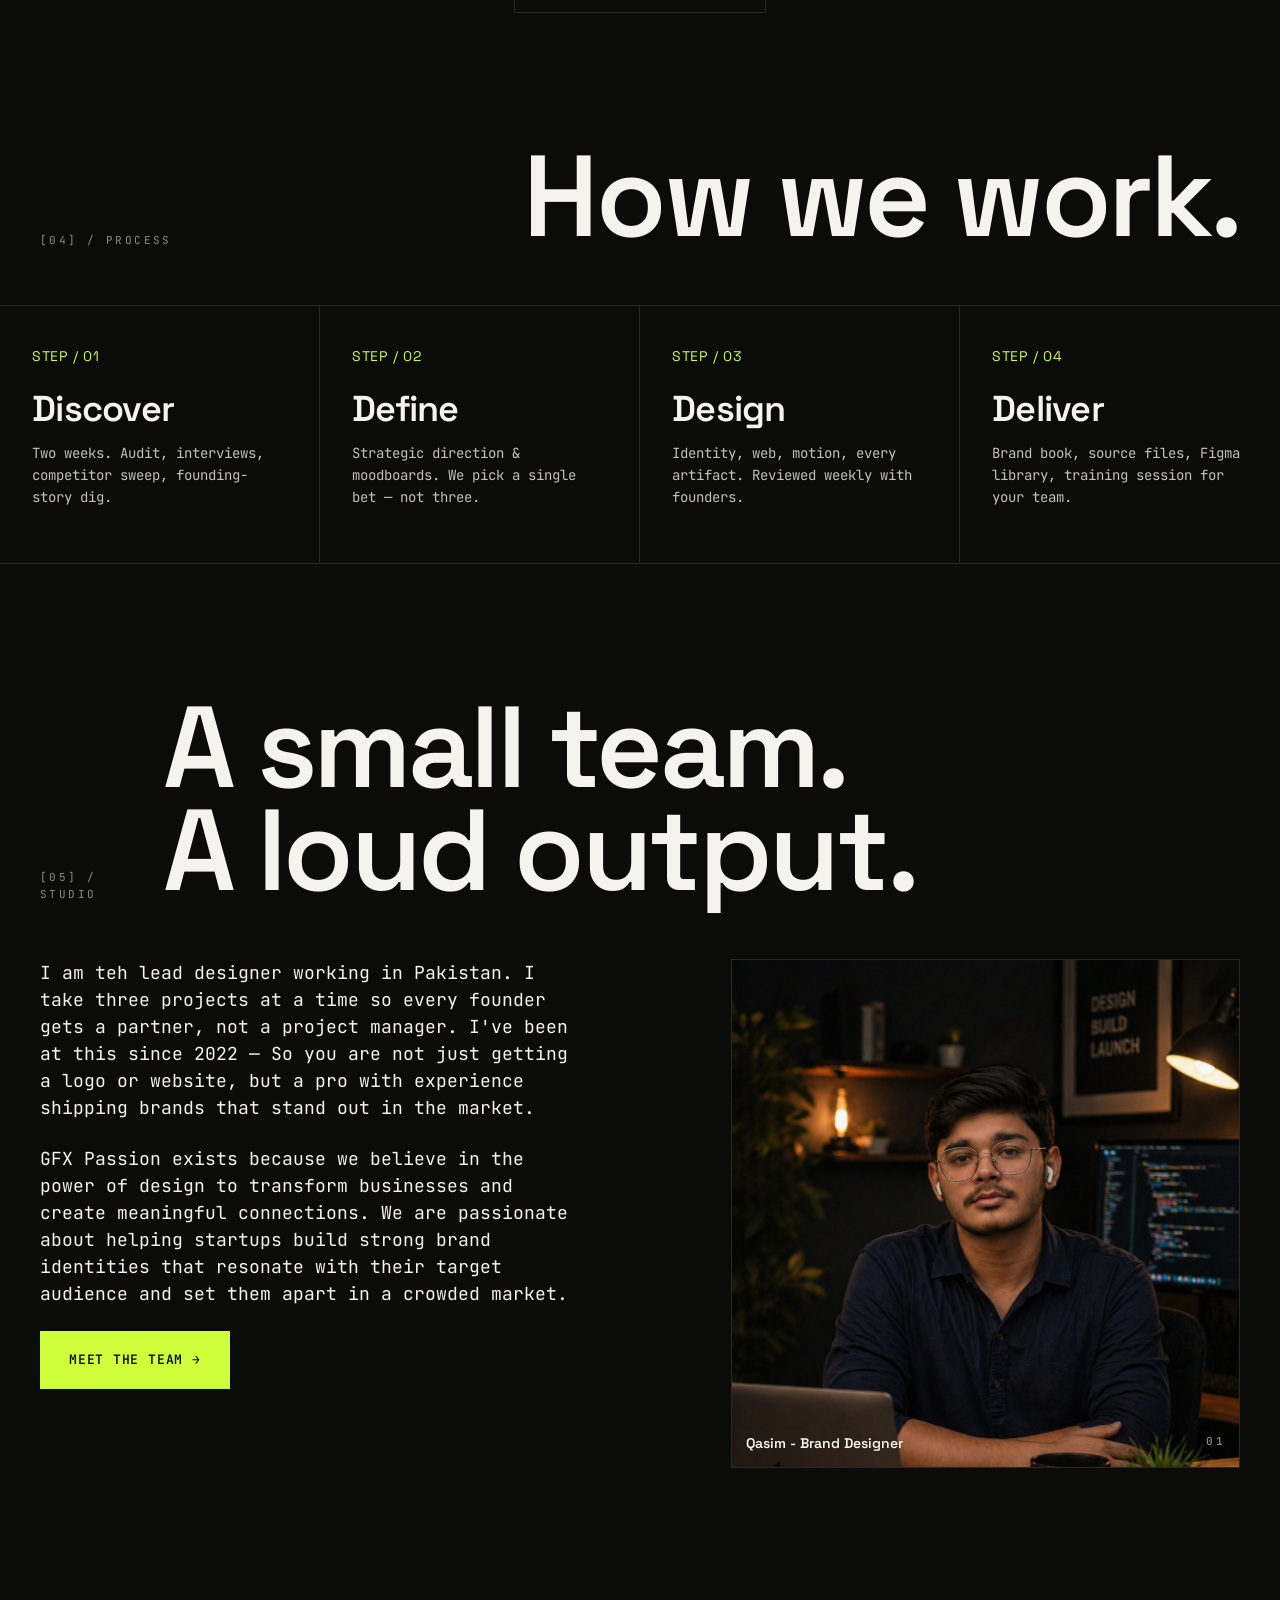
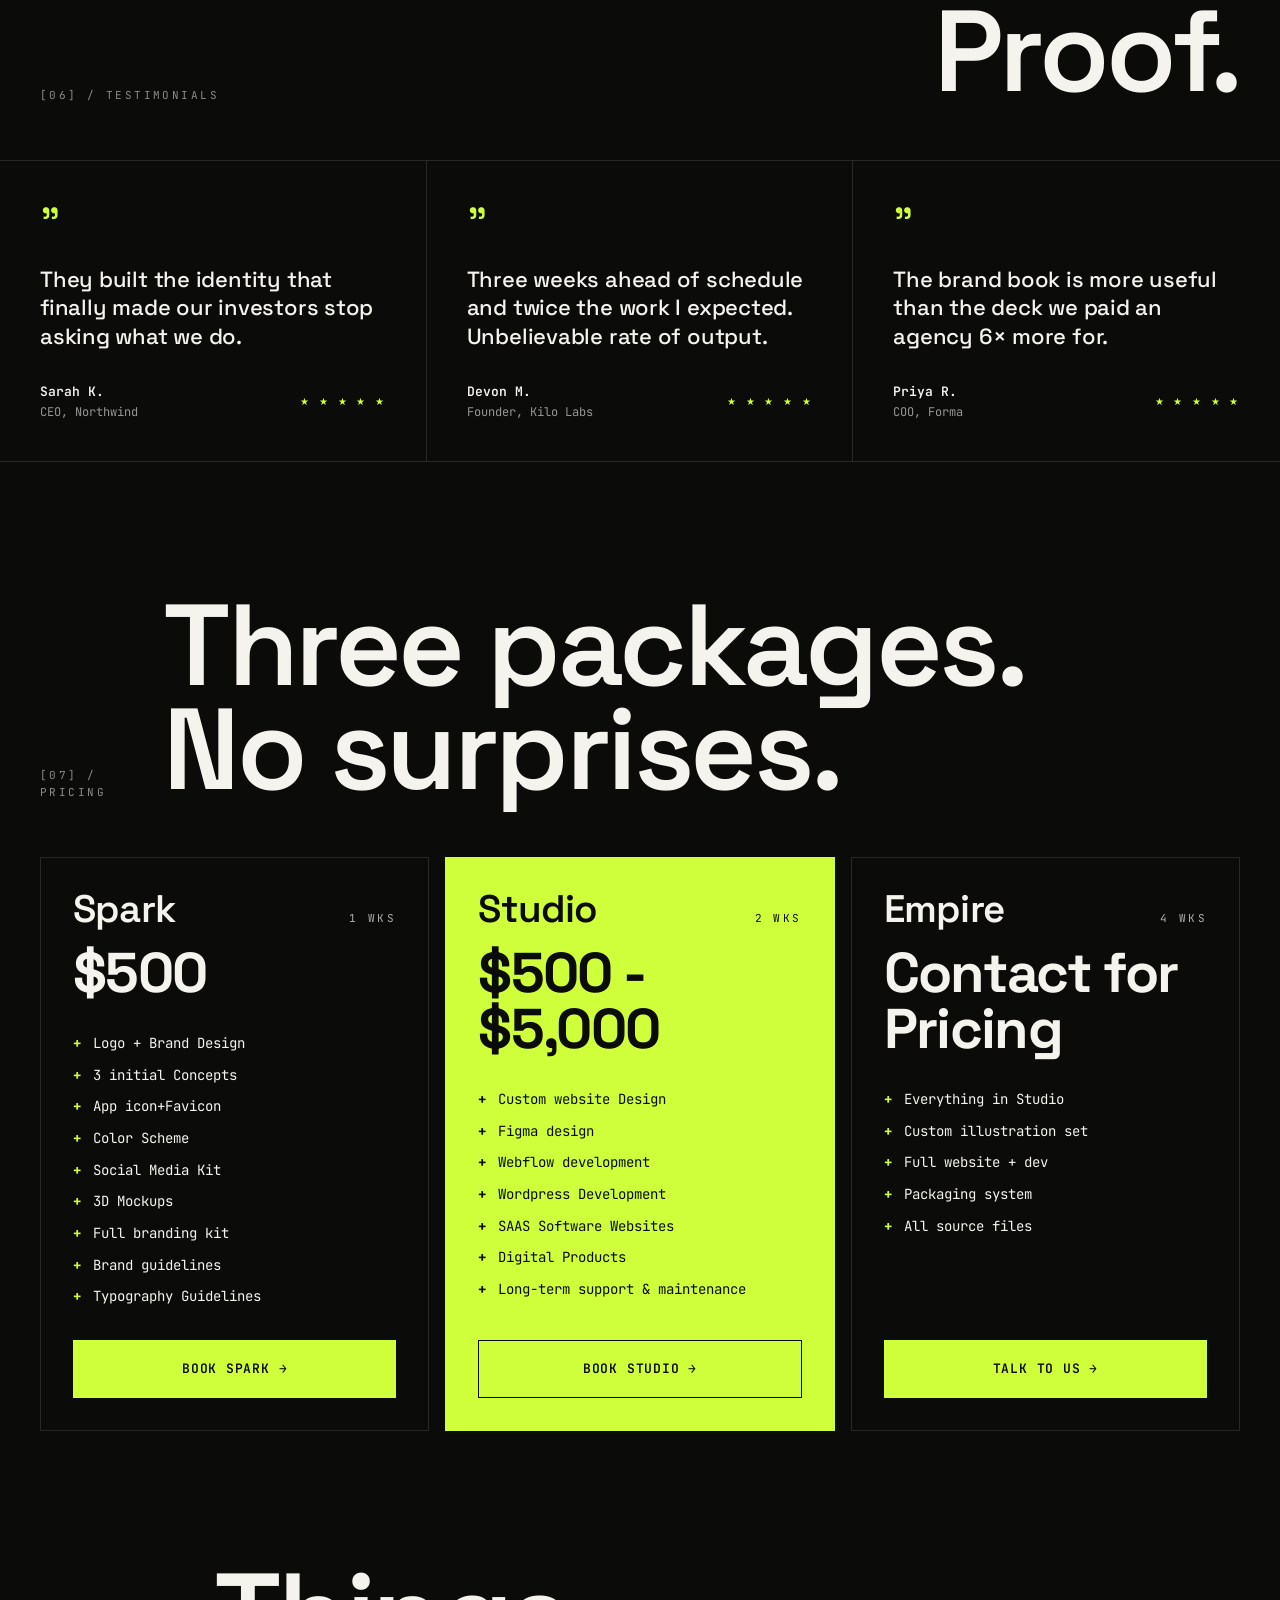
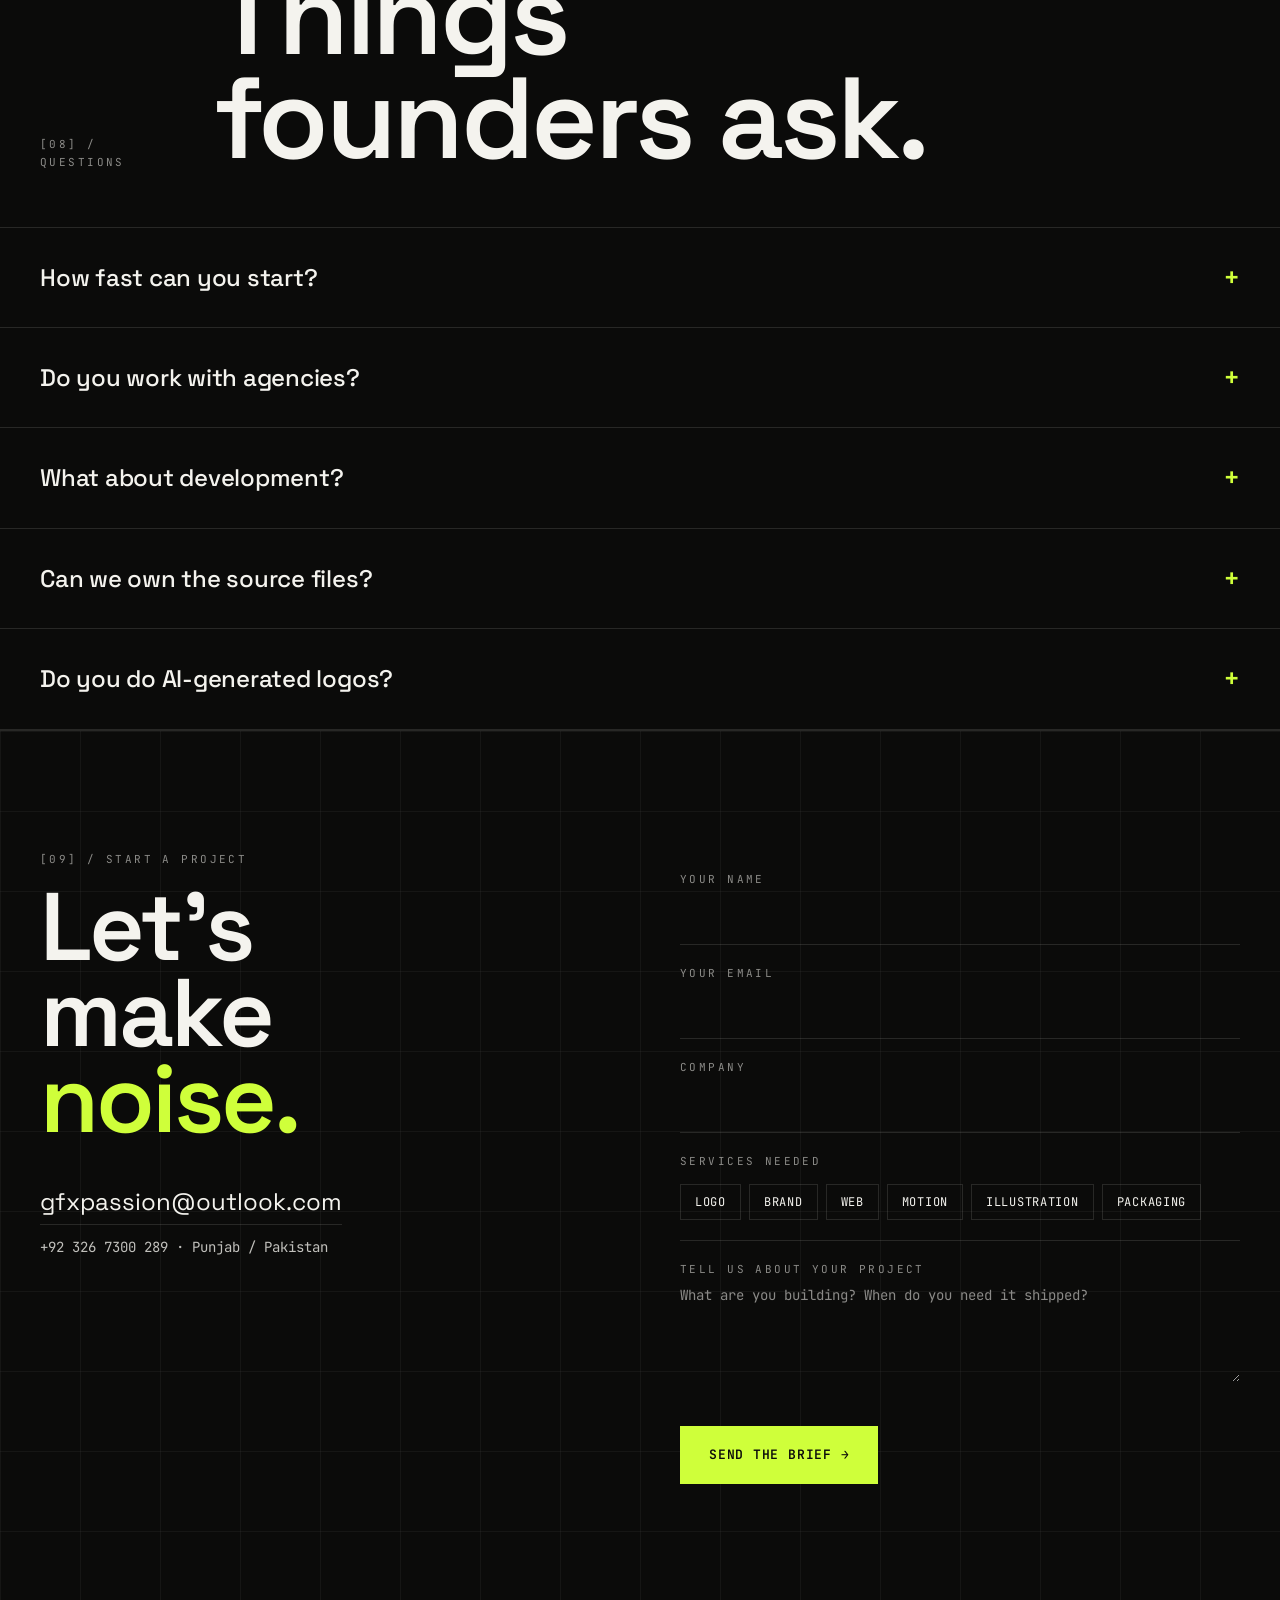
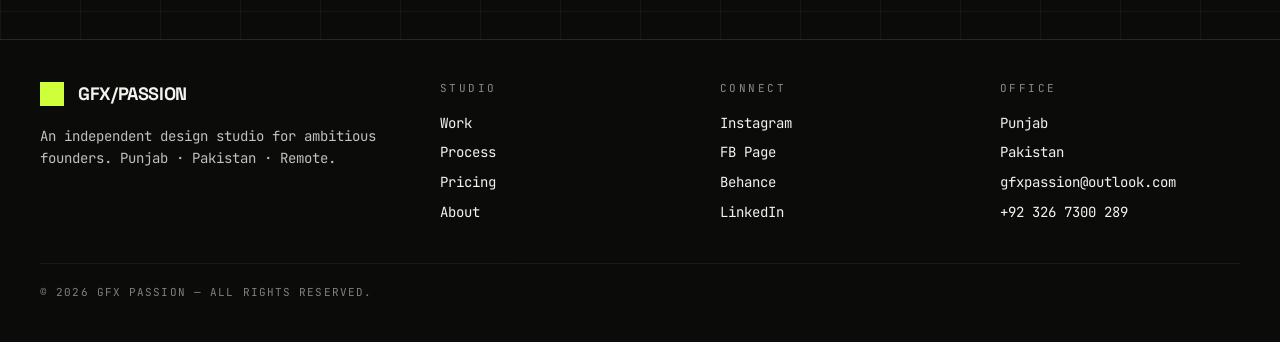
==== commit 22a66714: "update" ====
--- a/index.html
+++ b/index.html
@@ -183,7 +183,7 @@
         <h2 class="contact-h">Let's<br/>make<br/><span class="accent">noise.</span></h2>
         <div class="contact-info">
           <a class="contact-mail" href="mailto:gfxpassion@outlook.com">gfxpassion@outlook.com</a>
-          <div class="body-text">+92 318 6148 231 · Punjab / Pakistan</div>
+          <div class="body-text">+92 326 7300 289 · Punjab / Pakistan</div>
         </div>
       </div>
       <form class="contact-form" id="contact-form" novalidate>
@@ -234,7 +234,7 @@
     </div>
     <div>
       <div class="eyebrow">Office</div>
-      <ul><li>Punjab</li><li>Pakistan</li><li><a href="mailto:gfxpassion@outlook.com">gfxpassion@outlook.com</a></li><li>+92 318 6148 231</li></ul>
+      <ul><li>Punjab</li><li>Pakistan</li><li><a href="mailto:gfxpassion@outlook.com">gfxpassion@outlook.com</a></li><li>+92 326 7300 289</li></ul>
     </div>
   </div>
   <div class="footer-bottom">
